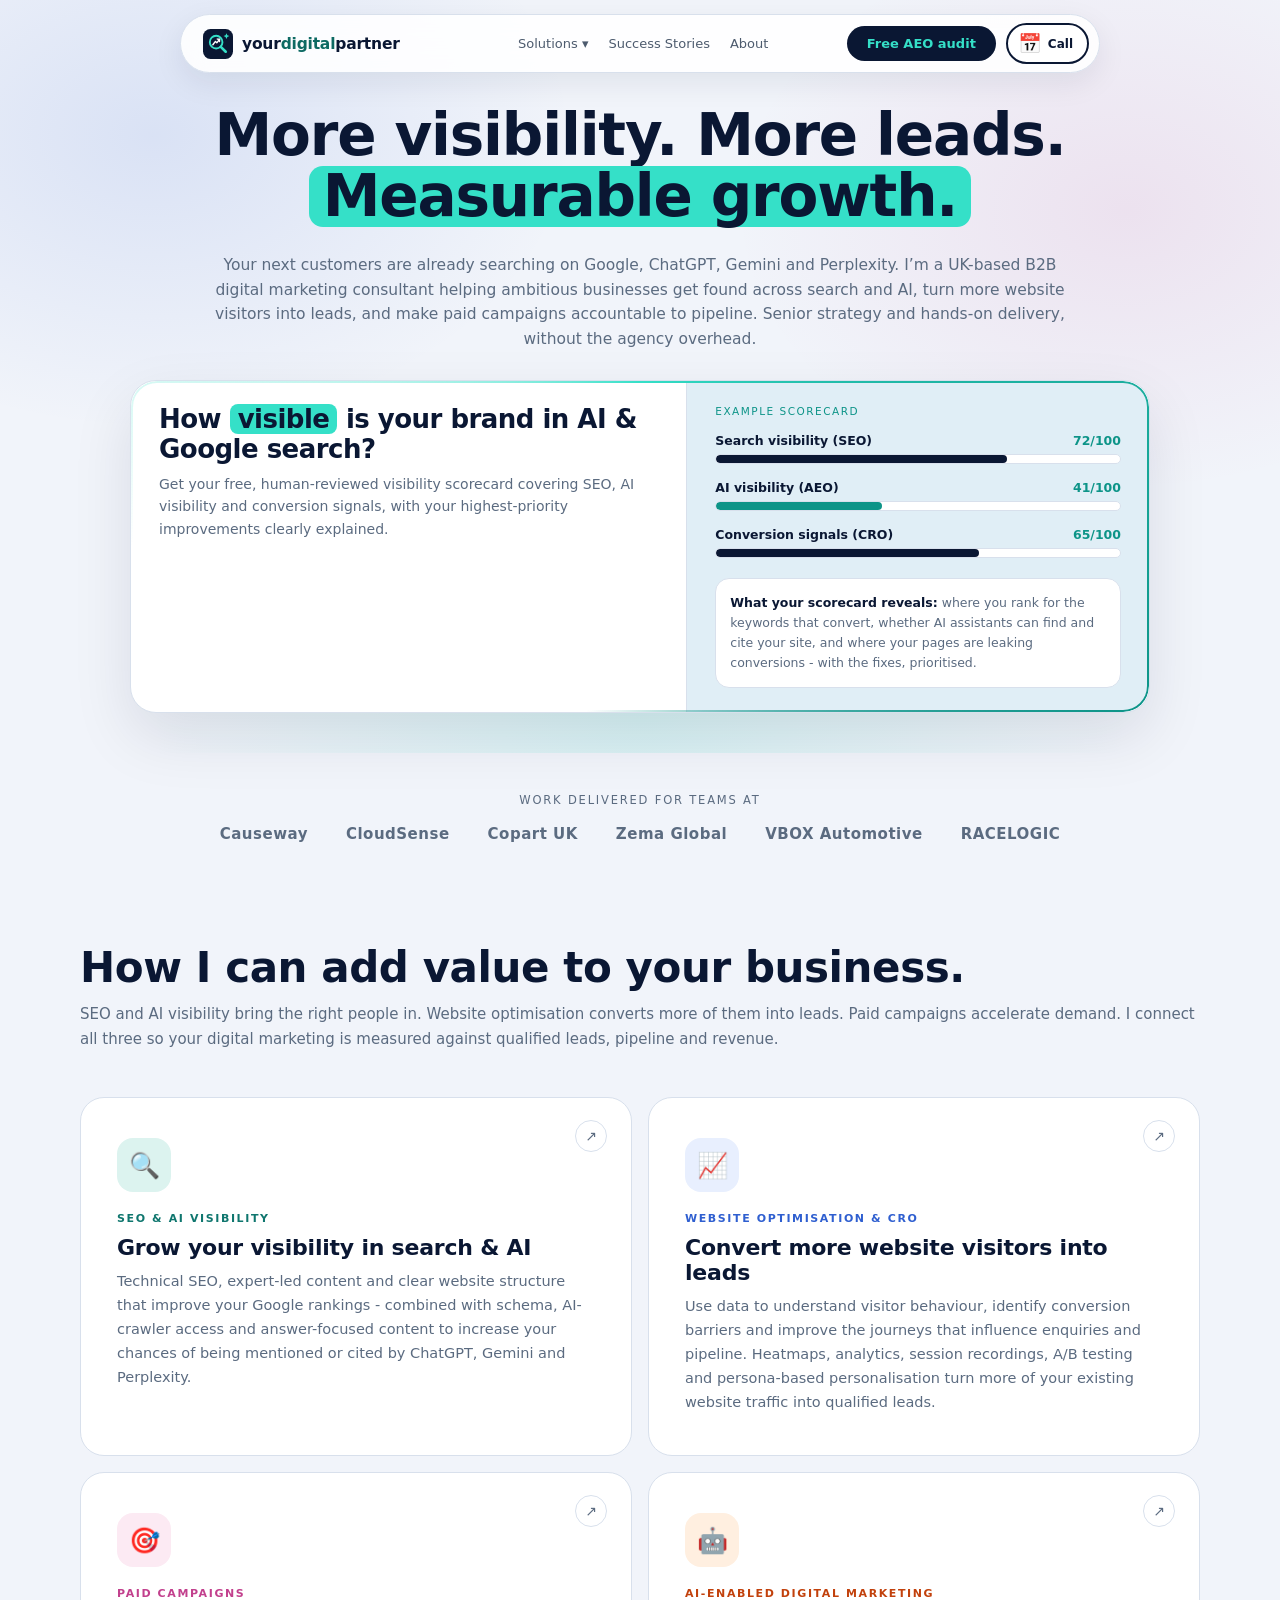
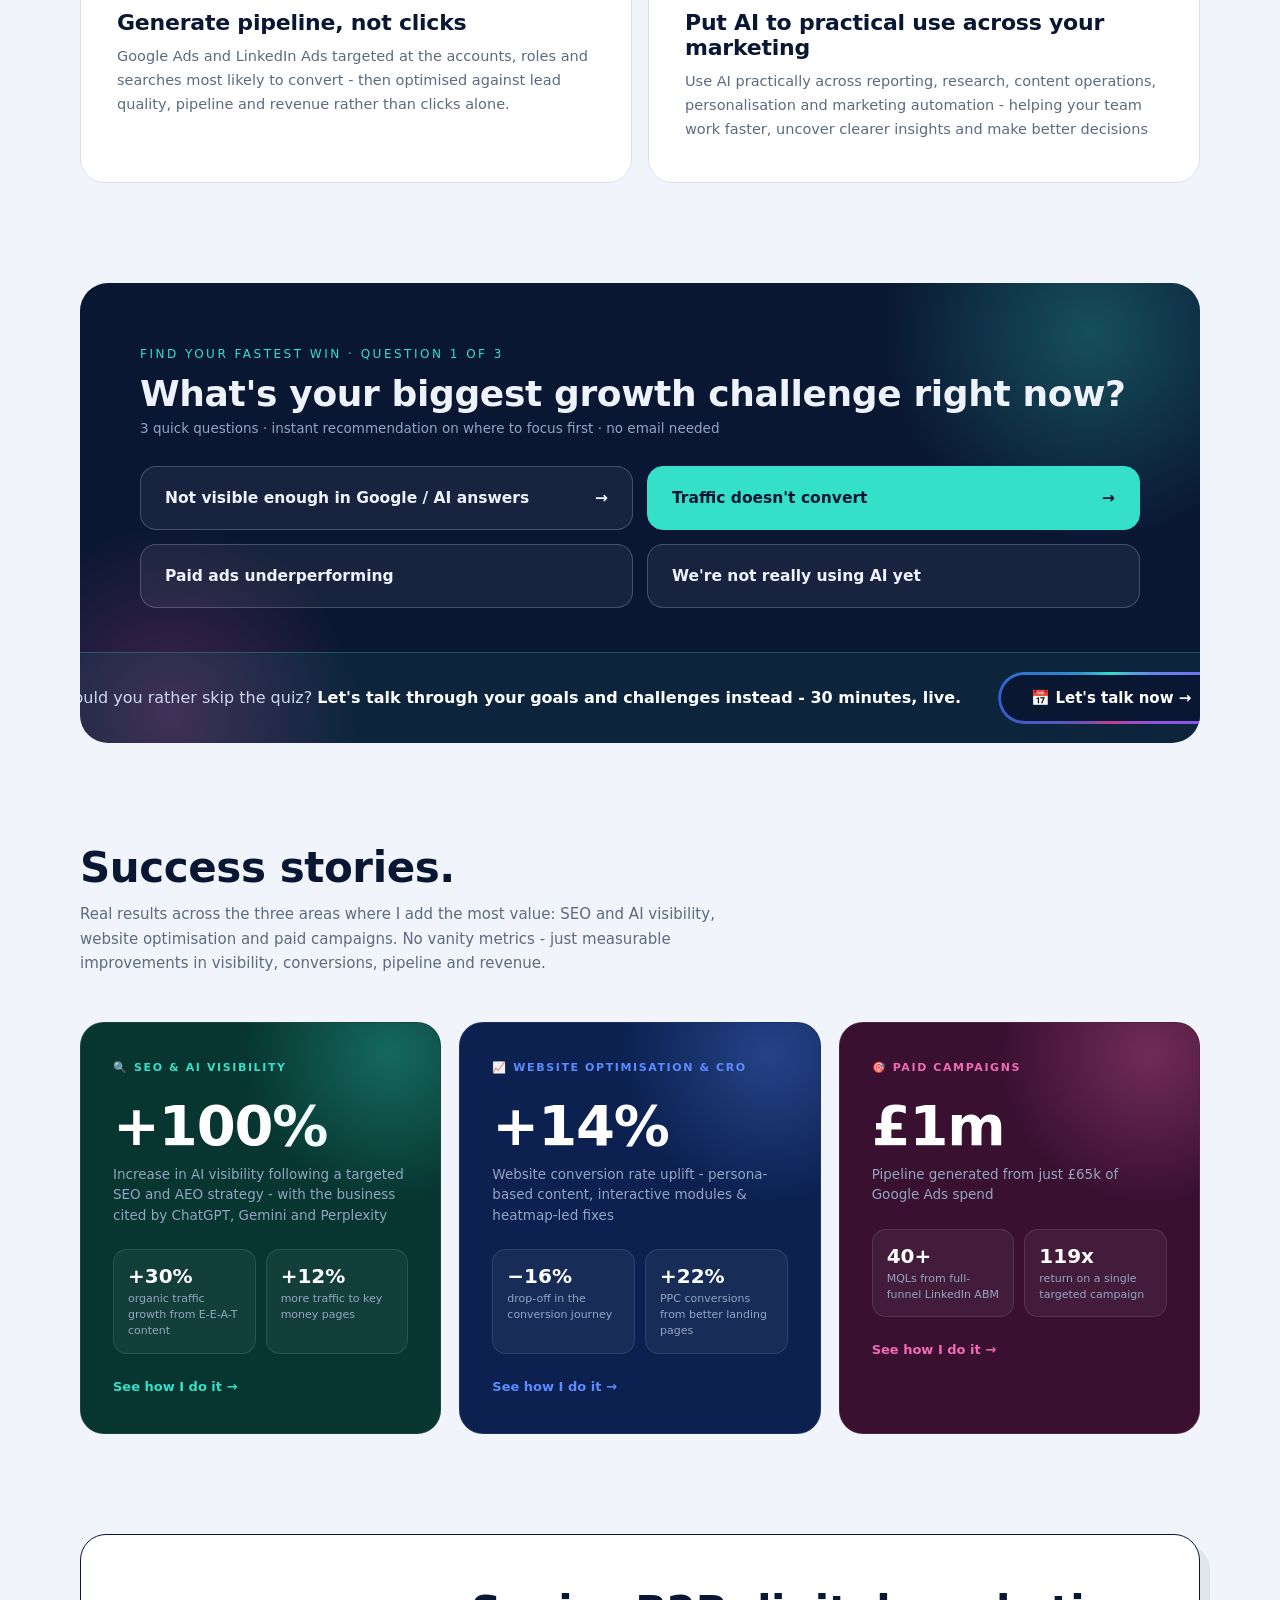
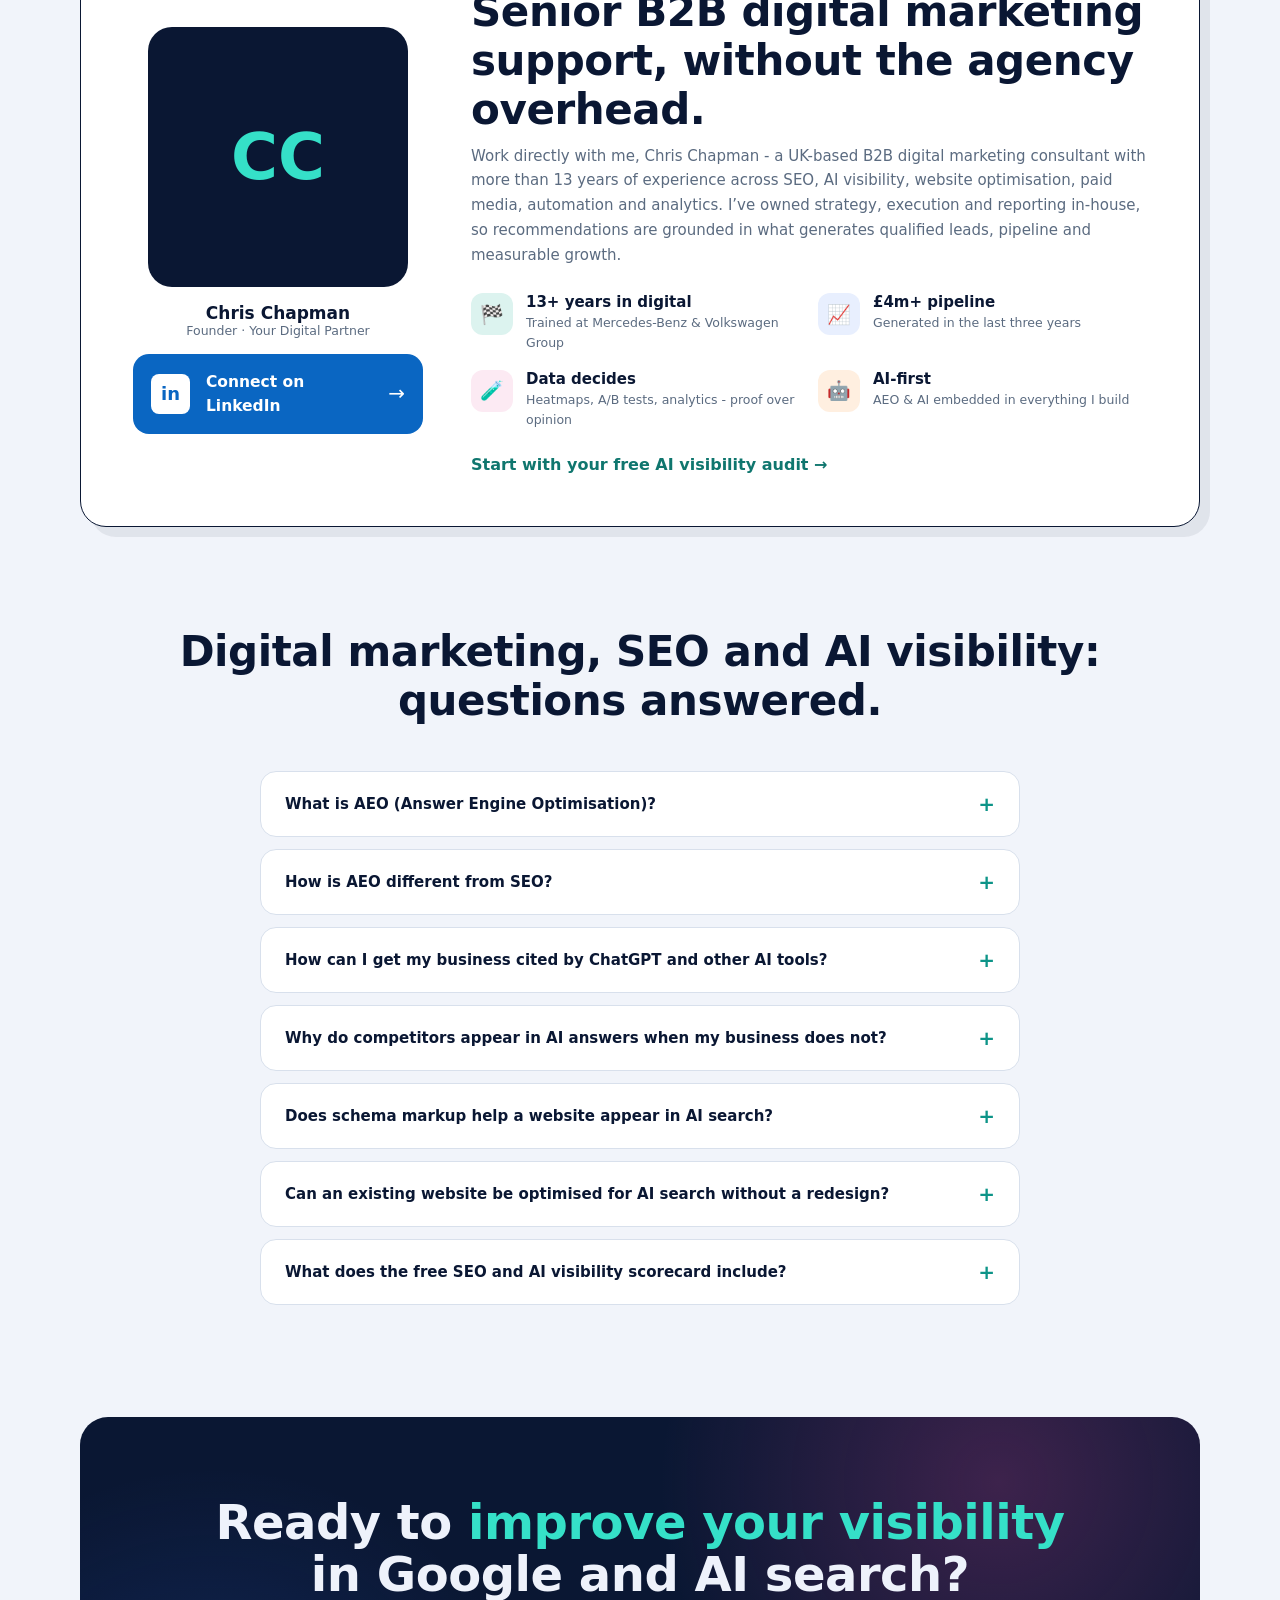
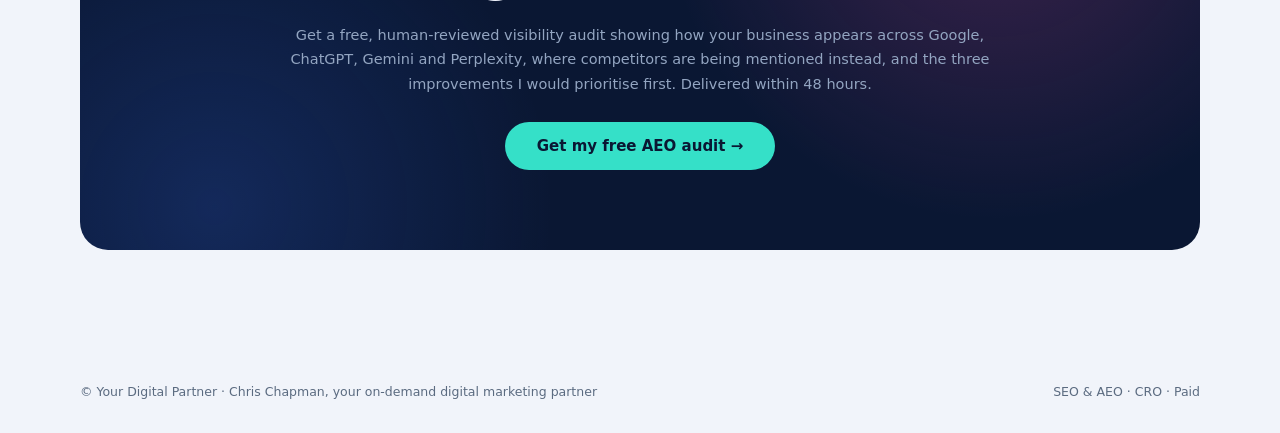
==== index.html @ 93b9ef93 "Add HubSpot tracking code to all pages" ====
<!DOCTYPE html>
<html lang="en-GB">
<head>
<meta charset="UTF-8">
<link rel="icon" type="image/svg+xml" href="/assets/logo-icon.svg">
<meta name="viewport" content="width=device-width, initial-scale=1">
<link rel="canonical" href="https://your-digital-partner.co.uk/">
<title>Your Digital Partner | SEO, AEO &amp; Website Optimisation for B2B Growth</title>
<meta name="description" content="Win page-one rankings and AI citations, convert more visitors, and build pipeline with data-led paid campaigns. Free visibility scorecard delivered in 48 hours.">
<meta name="theme-color" content="#0a1733">
<meta property="og:type" content="website">
<meta property="og:url" content="https://your-digital-partner.co.uk/">
<meta property="og:title" content="Your Digital Partner | SEO, AEO &amp; Website Optimisation for B2B Growth">
<meta property="og:description" content="Win page-one rankings and AI citations, convert more visitors, and build pipeline with data-led paid campaigns. Free visibility scorecard delivered in 48 hours.">
<meta property="og:site_name" content="Your Digital Partner">
<meta property="og:image" content="https://your-digital-partner.co.uk/assets/social-card.png">
<meta property="og:image:width" content="1200">
<meta property="og:image:height" content="630">
<meta name="twitter:card" content="summary_large_image">
<meta name="twitter:title" content="Your Digital Partner | SEO, AEO &amp; Website Optimisation for B2B Growth">
<meta name="twitter:description" content="Win page-one rankings and AI citations, convert more visitors, and build pipeline with data-led paid campaigns. Free visibility scorecard delivered in 48 hours.">
<meta name="twitter:image" content="https://your-digital-partner.co.uk/assets/social-card.png">
<script type="application/ld+json">
{
  "@context": "https://schema.org",
  "@graph": [
    {
      "@type": "Organization",
      "@id": "https://your-digital-partner.co.uk/#organization",
      "name": "Your Digital Partner",
      "alternateName": "yourdigitalpartner",
      "url": "https://your-digital-partner.co.uk/",
      "slogan": "More visibility. More leads. Measurable growth.",
      "description": "UK-based B2B digital marketing consultancy providing SEO and AI visibility, website optimisation and CRO, paid campaign support, and practical AI-enabled digital marketing.",
      "logo": {
        "@type": "ImageObject",
        "@id": "https://your-digital-partner.co.uk/#logo",
        "url": "https://your-digital-partner.co.uk/assets/logo-icon.svg",
        "contentUrl": "https://your-digital-partner.co.uk/assets/logo-icon.svg",
        "caption": "Your Digital Partner"
      },
      "founder": {
        "@id": "https://your-digital-partner.co.uk/#chris-chapman"
      },
      "areaServed": {
        "@type": "Country",
        "name": "United Kingdom"
      },
      "knowsAbout": [
        "B2B digital marketing",
        "Search engine optimisation",
        "Answer engine optimisation",
        "AI visibility",
        "Generative engine optimisation",
        "Website optimisation",
        "Conversion rate optimisation",
        "Google Ads",
        "LinkedIn Ads",
        "Marketing analytics",
        "Marketing automation",
        "AI in digital marketing"
      ],
      "hasOfferCatalog": {
        "@id": "https://your-digital-partner.co.uk/#services"
      }
    },
    {
      "@type": "Person",
      "@id": "https://your-digital-partner.co.uk/#chris-chapman",
      "name": "Chris Chapman",
      "jobTitle": "B2B Digital Marketing Consultant",
      "url": "https://your-digital-partner.co.uk/#approach",
      "image": {
        "@type": "ImageObject",
        "url": "https://146760313.fs1.hubspotusercontent-eu1.net/hubfs/146760313/6B24F59D-9FF0-4D55-BBBA-9A13BC08B8A5.png",
        "caption": "Chris Chapman, founder of Your Digital Partner"
      },
      "worksFor": {
        "@id": "https://your-digital-partner.co.uk/#organization"
      },
      "sameAs": [
        "https://www.linkedin.com/in/chrischapman89"
      ],
      "knowsAbout": [
        "B2B digital marketing",
        "SEO",
        "AEO",
        "AI search optimisation",
        "AI visibility",
        "Website optimisation",
        "CRO",
        "Google Ads",
        "LinkedIn Ads",
        "Marketing analytics",
        "Marketing automation"
      ]
    },
    {
      "@type": "WebSite",
      "@id": "https://your-digital-partner.co.uk/#website",
      "url": "https://your-digital-partner.co.uk/",
      "name": "Your Digital Partner",
      "publisher": {
        "@id": "https://your-digital-partner.co.uk/#organization"
      },
      "inLanguage": "en-GB"
    },
    {
      "@type": "WebPage",
      "@id": "https://your-digital-partner.co.uk/#webpage",
      "url": "https://your-digital-partner.co.uk/",
      "name": "Your Digital Partner | SEO, AEO & Website Optimisation for B2B Growth",
      "description": "Win page-one rankings and AI citations, convert more visitors, and build pipeline with data-led paid campaigns. Free visibility scorecard delivered in 48 hours.",
      "isPartOf": {
        "@id": "https://your-digital-partner.co.uk/#website"
      },
      "mainEntity": {
        "@id": "https://your-digital-partner.co.uk/#organization"
      },
      "about": [
        {
          "@id": "https://your-digital-partner.co.uk/#organization"
        },
        {
          "@id": "https://your-digital-partner.co.uk/#seo-ai-visibility"
        },
        {
          "@id": "https://your-digital-partner.co.uk/#website-optimisation-cro"
        },
        {
          "@id": "https://your-digital-partner.co.uk/#paid-campaigns"
        },
        {
          "@id": "https://your-digital-partner.co.uk/#ai-enabled-digital-marketing"
        }
      ],
      "inLanguage": "en-GB"
    },
    {
      "@type": "OfferCatalog",
      "@id": "https://your-digital-partner.co.uk/#services",
      "name": "B2B digital marketing services",
      "itemListElement": [
        {
          "@type": "Offer",
          "url": "https://your-digital-partner.co.uk/solutions/seo-aeo-visibility",
          "itemOffered": {
            "@id": "https://your-digital-partner.co.uk/#seo-ai-visibility"
          }
        },
        {
          "@type": "Offer",
          "url": "https://your-digital-partner.co.uk/solutions/website-optimisation-cro",
          "itemOffered": {
            "@id": "https://your-digital-partner.co.uk/#website-optimisation-cro"
          }
        },
        {
          "@type": "Offer",
          "url": "https://your-digital-partner.co.uk/solutions/paid-campaigns",
          "itemOffered": {
            "@id": "https://your-digital-partner.co.uk/#paid-campaigns"
          }
        },
        {
          "@type": "Offer",
          "url": "https://your-digital-partner.co.uk/solutions/ai-marketing",
          "itemOffered": {
            "@id": "https://your-digital-partner.co.uk/#ai-enabled-digital-marketing"
          }
        },
        {
          "@type": "Offer",
          "url": "https://your-digital-partner.co.uk/#scorecard",
          "price": "0",
          "priceCurrency": "GBP",
          "availability": "https://schema.org/InStock",
          "itemOffered": {
            "@id": "https://your-digital-partner.co.uk/#visibility-scorecard"
          }
        }
      ]
    },
    {
      "@type": "Service",
      "@id": "https://your-digital-partner.co.uk/#seo-ai-visibility",
      "name": "SEO and AI Visibility",
      "alternateName": [
        "SEO and AEO",
        "Answer Engine Optimisation",
        "AI Search Optimisation"
      ],
      "url": "https://your-digital-partner.co.uk/solutions/seo-aeo-visibility",
      "description": "Technical SEO, expert-led content, clear website structure, schema and AI-crawler accessibility designed to improve Google rankings and increase the likelihood of being mentioned or cited in AI-generated answers.",
      "serviceType": [
        "Search engine optimisation",
        "Answer engine optimisation",
        "AI visibility optimisation"
      ],
      "provider": {
        "@id": "https://your-digital-partner.co.uk/#organization"
      },
      "areaServed": {
        "@type": "Country",
        "name": "United Kingdom"
      },
      "audience": {
        "@type": "BusinessAudience",
        "audienceType": "B2B businesses and in-house marketing teams"
      }
    },
    {
      "@type": "Service",
      "@id": "https://your-digital-partner.co.uk/#website-optimisation-cro",
      "name": "Website Optimisation and Conversion Rate Optimisation",
      "alternateName": "Website Optimisation and CRO",
      "url": "https://your-digital-partner.co.uk/solutions/website-optimisation-cro",
      "description": "Analytics, heatmaps, session recordings, A/B testing and persona-based personalisation used to remove friction and turn more website visitors into qualified leads.",
      "serviceType": [
        "Website optimisation",
        "Conversion rate optimisation",
        "A/B testing",
        "User behaviour analysis"
      ],
      "provider": {
        "@id": "https://your-digital-partner.co.uk/#organization"
      },
      "areaServed": {
        "@type": "Country",
        "name": "United Kingdom"
      },
      "audience": {
        "@type": "BusinessAudience",
        "audienceType": "B2B businesses and in-house marketing teams"
      }
    },
    {
      "@type": "Service",
      "@id": "https://your-digital-partner.co.uk/#paid-campaigns",
      "name": "B2B Paid Campaigns",
      "url": "https://your-digital-partner.co.uk/solutions/paid-campaigns",
      "description": "Google Ads and LinkedIn Ads targeted at the accounts, roles and searches most likely to convert, with optimisation based on lead quality, pipeline and revenue.",
      "serviceType": [
        "Google Ads management",
        "LinkedIn Ads management",
        "B2B paid media",
        "Campaign optimisation"
      ],
      "provider": {
        "@id": "https://your-digital-partner.co.uk/#organization"
      },
      "areaServed": {
        "@type": "Country",
        "name": "United Kingdom"
      },
      "audience": {
        "@type": "BusinessAudience",
        "audienceType": "B2B businesses and in-house marketing teams"
      }
    },
    {
      "@type": "Service",
      "@id": "https://your-digital-partner.co.uk/#ai-enabled-digital-marketing",
      "name": "AI-Enabled Digital Marketing",
      "url": "https://your-digital-partner.co.uk/solutions/ai-marketing",
      "description": "Practical use of AI across reporting, research, content operations, personalisation and marketing automation to improve marketing efficiency and decision-making.",
      "serviceType": [
        "AI marketing consultancy",
        "Marketing automation",
        "AI-enabled reporting",
        "AI content operations"
      ],
      "provider": {
        "@id": "https://your-digital-partner.co.uk/#organization"
      },
      "areaServed": {
        "@type": "Country",
        "name": "United Kingdom"
      },
      "audience": {
        "@type": "BusinessAudience",
        "audienceType": "B2B businesses and in-house marketing teams"
      }
    },
    {
      "@type": "Service",
      "@id": "https://your-digital-partner.co.uk/#visibility-scorecard",
      "name": "Free SEO and AI Visibility Scorecard",
      "url": "https://your-digital-partner.co.uk/#scorecard",
      "description": "A free, human-reviewed assessment of search visibility, AI visibility and website conversion signals, with prioritised practical recommendations delivered within 48 hours.",
      "serviceType": [
        "SEO audit",
        "AI visibility audit",
        "AEO audit",
        "Website conversion review"
      ],
      "provider": {
        "@id": "https://your-digital-partner.co.uk/#organization"
      },
      "areaServed": {
        "@type": "Country",
        "name": "United Kingdom"
      },
      "audience": {
        "@type": "BusinessAudience",
        "audienceType": "B2B businesses and in-house marketing teams"
      }
    },
    {
      "@type": "FAQPage",
      "@id": "https://your-digital-partner.co.uk/#faq",
      "url": "https://your-digital-partner.co.uk/#faq",
      "isPartOf": {
        "@id": "https://your-digital-partner.co.uk/#webpage"
      },
      "inLanguage": "en-GB",
      "mainEntity": [
        {
          "@type": "Question",
          "name": "What is AEO (Answer Engine Optimisation)?",
          "acceptedAnswer": {
            "@type": "Answer",
            "text": "AEO, or Answer Engine Optimisation, is the process of improving how clearly AI search tools can find, understand and use information about your business. It combines strong SEO foundations with clear website structure, expert-led content, relevant schema, AI-crawler accessibility and direct answers to the questions your buyers ask. The aim is to increase the likelihood that your business is mentioned, recommended or cited in answers from tools such as ChatGPT, Gemini and Perplexity."
          }
        },
        {
          "@type": "Question",
          "name": "How is AEO different from SEO?",
          "acceptedAnswer": {
            "@type": "Answer",
            "text": "SEO helps pages rank in traditional search results, while AEO improves how suitable your website is for AI-generated answers, recommendations and citations. They share the same foundations, including technical accessibility, useful content, authority and clear site structure. AEO adds greater focus on entity clarity, buyer questions, answer-led content, supporting evidence and the prompts people use in AI search."
          }
        },
        {
          "@type": "Question",
          "name": "How can I get my business cited by ChatGPT and other AI tools?",
          "acceptedAnswer": {
            "@type": "Answer",
            "text": "AI citations cannot be guaranteed. The strongest foundations are a crawlable and indexable website, clear information about your services and expertise, expert-led content that directly answers buyer questions, relevant structured data, verifiable evidence and consistent authority signals across your website and trusted third-party sources. I assess which prompts matter, who is currently being cited and which gaps are most likely to improve your visibility."
          }
        },
        {
          "@type": "Question",
          "name": "Why do competitors appear in AI answers when my business does not?",
          "acceptedAnswer": {
            "@type": "Answer",
            "text": "AI systems may have clearer, more accessible or better-supported information about those competitors. Common causes include weak entity signals, limited coverage of buyer questions, inaccessible pages, vague service copy, insufficient evidence, poor internal linking or stronger third-party mentions for competing brands. An AI visibility audit identifies which of these gaps apply."
          }
        },
        {
          "@type": "Question",
          "name": "Does schema markup help a website appear in AI search?",
          "acceptedAnswer": {
            "@type": "Answer",
            "text": "Schema markup can help search engines interpret the entities, services and relationships described on a page, but schema alone does not create rankings or guarantee AI citations. It works best when it accurately reflects clear, visible content and is combined with crawlability, useful expert content, evidence and authority."
          }
        },
        {
          "@type": "Question",
          "name": "Can an existing website be optimised for AI search without a redesign?",
          "acceptedAnswer": {
            "@type": "Answer",
            "text": "Usually, yes. Many improvements can be made within the existing design by refining headings and copy, improving technical accessibility, strengthening internal links, adding useful question-led content, clarifying entities and services, and implementing accurate structured data. A redesign is only necessary when the current platform or user experience prevents meaningful improvement."
          }
        },
        {
          "@type": "Question",
          "name": "What does the free SEO and AI visibility scorecard include?",
          "acceptedAnswer": {
            "@type": "Answer",
            "text": "A human-reviewed assessment of your search visibility, AI visibility and on-site conversion signals, with prioritised practical recommendations. It reviews whether AI assistants can access and understand your website, how your business appears for relevant buyer prompts and where your pages may be losing enquiries. It is delivered within 48 hours, completely free, with no obligation."
          }
        }
      ]
    }
  ]
}
</script>

<style>
  :root{--bg:#f1f4fa;--ink:#0a1733;--mut:#5b6b80;--lime:#35e0c8;--card:#fff;--line:#d8e0ec;--soft:#e0eef6;--blue:#2f5fd0;--blueSoft:#e8effe;--pink:#c2408d;--pinkSoft:#fceaf3;--green:#0d9488;--greenSoft:#dcf3ef;--limeSoft:#ffefe0;--purple:#7b5cfa}
  *{margin:0;box-sizing:border-box;font-family:'Segoe UI',system-ui,-apple-system,sans-serif}
  html{scroll-behavior:smooth}
  [id]{scroll-margin-top:95px}
  body{background:var(--bg);color:var(--ink);overflow-x:hidden}
  a{color:inherit;text-decoration:none}
  /* NAV */
  nav{position:fixed;top:14px;left:50%;transform:translateX(-50%);z-index:50;display:flex;gap:8px;align-items:center;background:rgba(255,255,255,.88);backdrop-filter:blur(12px);border:1px solid var(--line);border-radius:99px;padding:8px 10px 8px 22px;box-shadow:0 10px 30px rgba(8,20,48,.08);width:min(920px,94vw);justify-content:space-between}
  .navr{display:flex;align-items:center;gap:10px}
  .logo{font-weight:800;font-size:15.5px;white-space:nowrap;display:flex;align-items:center;gap:9px;letter-spacing:-.2px}.logo b{color:#0d9488}.logo svg{display:block}
  nav ul{display:flex;gap:20px;list-style:none;font-size:13px;color:var(--mut)}
  nav ul li{cursor:pointer;position:relative}nav ul li:hover{color:var(--ink)}
  /* Nav book-a-call button: white fill, spinning gradient ring, short label so intent is unambiguous */
  .nav-book{background:#fff;color:var(--ink);border:2px solid var(--ink);border-radius:99px;padding:7px 14px 7px 10px;font-size:12px;font-weight:700;cursor:pointer;display:inline-flex;align-items:center;gap:6px;white-space:nowrap}
  .nav-book .ic{font-size:19px}
  .dd{position:absolute;top:34px;left:-40px;background:#fff;border:1px solid var(--line);border-radius:18px;padding:10px;width:450px;box-shadow:0 24px 60px rgba(8,20,48,.18);opacity:0;visibility:hidden;transform:translateY(6px);transition:all .2s}
  li:hover .dd{opacity:1;visibility:visible;transform:none}
  .dd a{display:flex;gap:14px;align-items:flex-start;padding:14px;border-radius:14px;font-size:14px;color:var(--ink);transition:background .15s}
  .dd a:hover{background:var(--soft)}
  .dd .ic{width:42px;height:42px;border-radius:12px;display:grid;place-items:center;font-size:19px;flex-shrink:0}
  .dd .ic.g{background:#dcf3ef}.dd .ic.b{background:#e8effe}.dd .ic.p{background:#fceaf3}.dd .ic.pu{background:var(--ink)}
  .dd a b{display:block;font-size:14px;margin-bottom:3px}
  .dd a small{display:block;color:var(--mut);font-size:12px;line-height:1.5}
  .cta{background:var(--ink);color:var(--lime);border:none;padding:10px 20px;border-radius:99px;font-size:13px;font-weight:700;cursor:pointer;transition:transform .2s;white-space:nowrap}
  .cta:hover{transform:scale(1.05)}
  .mobile-menu-toggle{display:none}
  .mobile-menu-toggle::before{content:"";display:block;position:absolute;left:50%;top:50%;width:18px;height:12px;transform:translate(-50%,-50%);background:linear-gradient(var(--lime),var(--lime)) top/100% 2px no-repeat,linear-gradient(var(--lime),var(--lime)) center/100% 2px no-repeat,linear-gradient(var(--lime),var(--lime)) bottom/100% 2px no-repeat}
  /* HERO */
  .hero{padding:105px 40px 40px;text-align:center;position:relative}
  .hero::before{content:"";position:absolute;inset:0;background:radial-gradient(600px 420px at 12% 18%,rgba(47,95,208,.12),transparent 70%),radial-gradient(560px 400px at 88% 28%,rgba(194,64,141,.10),transparent 70%),radial-gradient(700px 480px at 50% 95%,rgba(53,224,200,.14),transparent 70%);pointer-events:none;z-index:-1}
  h1{font-size:clamp(34px,4.6vw,58px);font-weight:800;letter-spacing:-.02em;line-height:1.05}
  h1 .hl{background:var(--lime);border-radius:14px;padding:0 14px;display:inline-block;animation:pop .7s .4s cubic-bezier(.3,1.6,.5,1) backwards}
  @keyframes pop{from{transform:scale(.6);opacity:0}}
  .sub{color:var(--mut);max-width:860px;margin:26px auto 28px;font-size:15.5px;line-height:1.6}
  /* SCORECARD CARD */
  .gauge-card{max-width:1020px;margin:0 auto;background:var(--card);border:1px solid var(--line);border-radius:26px;box-shadow:0 24px 60px rgba(8,20,48,.1);display:grid;grid-template-columns:1.2fr 1fr;overflow:hidden;text-align:left;position:relative}
  /* animated gradient border draws the eye to the scorecard card */
  @property --a{syntax:'<angle>';initial-value:0deg;inherits:false}
  .gauge-card::before{content:"";position:absolute;inset:0;border-radius:26px;padding:2px;background:conic-gradient(from var(--a),#35e0c8,#0d9488 30%,transparent 55%,transparent 75%,#35e0c8);-webkit-mask:linear-gradient(#fff 0 0) content-box,linear-gradient(#fff 0 0);-webkit-mask-composite:xor;mask-composite:exclude;animation:spinb 4.5s linear infinite;pointer-events:none;z-index:2}
  @keyframes spinb{to{--a:360deg}}
  .gc-form{padding:24px 28px 20px;overflow:hidden}
  .gc-form h2{font-size:26px;margin-bottom:8px;letter-spacing:-.02em;line-height:1.15;font-weight:800}
  .gc-form h2 span{background:var(--lime);border-radius:8px;padding:0 8px}
  .gc-form p{color:var(--mut);font-size:14px;line-height:1.6;margin-bottom:0}
  .gc-form .hs-form-frame{margin:-20px 0 -14px;width:92%;max-width:92%;margin-left:-8%}
  .gc-form .hs-form-frame iframe{width:100%!important;min-width:0!important;max-width:100%!important}
  .gc-form input{width:100%;border:1px solid var(--line);border-radius:12px;padding:14px 16px;font-size:14px;margin-bottom:12px;outline:none;background:#fff}
  .gc-form input:focus{border-color:var(--ink)}
  .gc-form .cta{width:100%;padding:15px;font-size:14px;border-radius:12px;position:relative;overflow:hidden;animation:pulseGlow 2.4s ease-out infinite}
  @keyframes pulseGlow{0%{box-shadow:0 0 0 0 rgba(53,224,200,.6)}70%{box-shadow:0 0 0 14px rgba(53,224,200,0)}100%{box-shadow:0 0 0 0 rgba(53,224,200,0)}}
  .gc-form .cta::after{content:"";position:absolute;top:0;left:-60%;width:40%;height:100%;background:linear-gradient(100deg,transparent,rgba(255,255,255,.28),transparent);transform:skewX(-20deg);animation:shine 3.8s ease-in-out infinite}
  @keyframes shine{0%,55%{left:-60%}85%,100%{left:130%}}
  .gc-form .micro{font-size:11.5px;color:var(--mut);margin-top:10px;text-align:center}
  .gc-demo{background:var(--soft);padding:24px 28px;border-left:1px solid var(--line);position:relative}
  .gc-demo .tag{font-size:10.5px;letter-spacing:1.5px;text-transform:uppercase;color:#0d9488;margin-bottom:16px;display:block}
  .bar{margin-bottom:16px}
  .bar .lab{display:flex;justify-content:space-between;font-size:12.5px;font-weight:600;margin-bottom:6px}
  .bar .lab span:last-child{color:#0d9488}
  .bar .track{height:10px;background:#fff;border:1px solid var(--line);border-radius:99px;overflow:hidden}
  .bar .fill{height:100%;background:var(--ink);border-radius:99px;width:0;transition:width 1.3s cubic-bezier(.2,.8,.2,1)}
  .bar.lime .fill{background:#0d9488}
  .gc-demo .sum{background:#fff;border:1px solid var(--line);border-radius:14px;padding:14px;font-size:12.5px;line-height:1.6;color:var(--mut);margin-top:20px}
  .gc-demo .sum b{color:var(--ink)}
  /* SECTIONS */
  section{padding:100px 40px;max-width:1200px;margin:0 auto}
  h2.sec{font-size:clamp(26px,3.4vw,42px);font-weight:800;letter-spacing:-.01em;margin-bottom:10px}
  .lead{color:var(--mut);max-width:660px;line-height:1.65;font-size:15px}
  .reveal{filter:opacity(0);transform:translateY(36px);transition:filter .7s,transform .7s}
  .reveal.in{filter:none;transform:none}
  /* TRUST STRIP */
  .trust{padding:40px 40px 0;text-align:center}
  .trust p{font-size:11.5px;letter-spacing:1.8px;text-transform:uppercase;color:var(--mut);margin-bottom:18px}
  .logos{display:flex;gap:38px;justify-content:center;flex-wrap:wrap;align-items:center}
  .logos span{font-weight:700;font-size:15px;color:#9aa7bd;letter-spacing:.5px;transition:color .2s}
  .logos span:hover{color:var(--ink)}
  /* BENTO */
  .bento{display:grid;grid-template-columns:repeat(6,1fr);gap:16px;margin-top:46px}
  .cell{background:#fff;border:1.5px solid var(--line);border-radius:24px;padding:40px 36px;position:relative;transition:all .25s;overflow:hidden;display:block;min-height:250px}
  .cell:hover{transform:translateY(-6px)}
  .s2{grid-column:span 2}.s3{grid-column:span 3}.s6{grid-column:span 6}
  .cell .icq{width:54px;height:54px;border-radius:16px;display:grid;place-items:center;font-size:25px;margin-bottom:20px}
  .cell .tag{font-size:11px;letter-spacing:1.6px;text-transform:uppercase;font-weight:800;margin-bottom:10px}
  .cell h3{font-size:22px;margin-bottom:10px;letter-spacing:-.01em;color:var(--ink)}
  .cell p{font-size:14.5px;color:var(--mut);line-height:1.65}
  .t-green .icq{background:#dcf3ef}.t-green .tag{color:var(--green)}
  .t-green:hover{border-color:var(--green);box-shadow:0 24px 52px rgba(13,148,136,.2)}
  .t-blue .icq{background:#e8effe}.t-blue .tag{color:var(--blue)}
  .t-blue:hover{border-color:var(--blue);box-shadow:0 24px 52px rgba(47,95,208,.2)}
  .t-pink .icq{background:#fceaf3}.t-pink .tag{color:var(--pink)}
  .t-pink:hover{border-color:var(--pink);box-shadow:0 24px 52px rgba(194,64,141,.18)}
  .t-lime .icq{background:#ffefe0}.t-lime .tag{color:#c2410c}
  .t-lime:hover{border-color:#f97316;box-shadow:0 24px 52px rgba(249,115,22,.18)}
  .go{position:absolute;top:22px;right:24px;width:32px;height:32px;border-radius:50%;border:1px solid var(--line);color:var(--mut);display:grid;place-items:center;font-size:14px;transition:all .25s;z-index:1}
  .cell:hover .go{background:var(--ink);color:var(--lime);border-color:var(--ink)}
  /* QUIZ */
  .qopts{display:grid;grid-template-columns:1fr 1fr;gap:10px;margin-top:16px}
  .qopt{border:1px solid var(--line);background:#fff;border-radius:12px;padding:13px;font-size:13px;cursor:pointer;text-align:left;transition:all .2s;color:var(--ink)}
  @media (hover:hover) and (pointer:fine){.qopt:hover{border-color:var(--ink);background:var(--soft);transform:scale(1.02)}}
  .qstep{font-size:10.5px;letter-spacing:1.5px;text-transform:uppercase;color:#0d9488;margin-bottom:8px}
  /* SUCCESS STORIES */
  .stories{display:grid;grid-template-columns:repeat(3,1fr);gap:18px;margin-top:46px}
  .story{border:1px solid rgba(255,255,255,.08);border-radius:24px;padding:38px 32px;color:#eef2fb;position:relative;overflow:hidden;transition:transform .25s,box-shadow .25s;display:block}
  .story:hover{transform:translateY(-6px)}
  .story::after{content:"";position:absolute;width:300px;height:300px;border-radius:50%;top:-120px;right:-100px;pointer-events:none}
  .story.sg{background:#073530}
  .story.sb{background:#0c2150}
  .story.sp{background:#3a1031}
  .story.sg:hover{box-shadow:0 28px 60px rgba(7,53,48,.45)}
  .story.sb:hover{box-shadow:0 28px 60px rgba(12,33,80,.45)}
  .story.sp:hover{box-shadow:0 28px 60px rgba(58,16,49,.45)}
  .story.sg::after{background:radial-gradient(circle,rgba(53,224,200,.3),transparent 70%)}
  .story.sb::after{background:radial-gradient(circle,rgba(91,139,255,.32),transparent 70%)}
  .story.sp::after{background:radial-gradient(circle,rgba(239,107,181,.3),transparent 70%)}
  .story .stag{font-size:11px;letter-spacing:1.6px;text-transform:uppercase;font-weight:800;margin-bottom:24px;display:block}
  .story.sg .stag,.story.sg .visit{color:var(--lime)}
  .story.sb .stag,.story.sb .visit{color:#5b8bff}
  .story.sp .stag,.story.sp .visit{color:#ef6bb5}
  .story .big{font-size:56px;font-weight:800;line-height:1;display:block;letter-spacing:-.02em;color:#fff}
  .story .biglab{color:#93a5c1;font-size:13.5px;margin:10px 0 24px;display:block;line-height:1.5}
  .minis{display:grid;grid-template-columns:1fr 1fr;gap:10px;margin-bottom:22px}
  .mini{background:rgba(255,255,255,.05);border:1px solid rgba(255,255,255,.1);border-radius:14px;padding:14px}
  .mini b{font-size:20px;display:block;color:#fff}
  .mini span{font-size:11px;color:#93a5c1;line-height:1.45;display:block;margin-top:3px}
  .story .clients{font-size:11px;color:#7787a3;margin-bottom:16px;letter-spacing:.3px}
  .story .visit{font-weight:700;font-size:13px;display:inline-block}
  .story .visit:hover{text-decoration:underline}
  /* BIG QUIZ */
  .quizbig{background:var(--ink);border-radius:28px;color:#eef2fb;position:relative;overflow:hidden}
  .qb-top{padding:64px 60px 44px}
  /* Book-a-call strip: attached inside the same card, same recipe used on the other pages */
  .qb-book{border-top:1px solid rgba(53,224,200,.25);background:rgba(53,224,200,.07);padding:22px 60px;display:flex;align-items:center;justify-content:center;gap:40px;position:relative;z-index:1}
  .qb-book .txt{font-size:16px;color:#cdd8ef;line-height:1.5;white-space:nowrap}
  .qb-book .txt b{color:#fff}
  @property --qba{syntax:'<angle>';initial-value:0deg;inherits:false}
  .qb-book-cta{position:relative;background:var(--ink);color:#fff;padding:14px 30px;border-radius:99px;font-size:15px;font-weight:800;border:0;cursor:pointer;white-space:nowrap;z-index:1;flex-shrink:0}
  .qb-book-cta::before{content:"";position:absolute;inset:-3px;border-radius:99px;padding:3px;background:conic-gradient(from var(--qba),var(--lime),var(--purple),var(--pink),var(--blue),var(--lime));-webkit-mask:linear-gradient(#fff 0 0) content-box,linear-gradient(#fff 0 0);-webkit-mask-composite:xor;mask-composite:exclude;animation:qbaspin 3.2s linear infinite;z-index:-1}
  @keyframes qbaspin{to{--qba:360deg}}
  .quizbig::before{content:"";position:absolute;width:420px;height:420px;border-radius:50%;background:radial-gradient(circle,rgba(53,224,200,.28),transparent 70%);top:-160px;right:-100px;pointer-events:none}
  .quizbig::after{content:"";position:absolute;width:380px;height:380px;border-radius:50%;background:radial-gradient(circle,rgba(194,64,141,.3),transparent 70%);bottom:-160px;left:-100px;pointer-events:none}
  .quizbig .qstep{color:var(--lime);font-size:12px;letter-spacing:2.5px}
  .quizbig h3{font-size:clamp(24px,3.2vw,36px);margin:12px 0 6px;letter-spacing:-.01em;position:relative;z-index:1}
  .quizbig .qopts{gap:14px;margin-top:30px;position:relative;z-index:1}
  .quizbig .qopt{background:rgba(255,255,255,.06);border:1px solid rgba(255,255,255,.2);color:#eef2fb;padding:22px 24px;font-size:15.5px;font-weight:700;border-radius:16px;display:flex;justify-content:space-between;align-items:center;gap:12px;transition:background .35s,border-color .35s,color .35s,transform .2s}
  @media (hover:hover) and (pointer:fine){.quizbig .qopt:hover{background:var(--lime);border-color:var(--lime);color:var(--ink);transform:scale(1.02)}}
  .qopt .qarr{opacity:0;transform:translateX(-8px);transition:all .25s;font-weight:800;flex-shrink:0}
  .qopt:hover .qarr{opacity:1;transform:none}
  /* solid highlight - moved between cards by JS on question 1, static default on questions 2-3 */
  .quizbig .qopt.active{background:var(--lime);border-color:var(--lime);color:var(--ink)}
  .quizbig .qopt.active .qarr{opacity:1;transform:none}
  .quizbig p{position:relative;z-index:1}
  .qhint{color:#93a5c1;font-size:13.5px;margin-top:6px}
  /* ABOUT */
  .why-frame{background:#fff;border:1.5px solid var(--ink);border-radius:26px;padding:52px;box-shadow:10px 10px 0 rgba(8,20,48,.07)}
  .about-grid{display:grid;grid-template-columns:290px 1fr;gap:48px;align-items:center}
  .headshot-card{text-align:center}
  .headshot{width:100%;max-width:260px;aspect-ratio:1;object-fit:cover;border-radius:24px;box-shadow:0 20px 44px rgba(8,20,48,.2);display:block;margin:0 auto}
  .hs-fallback{display:none;width:260px;aspect-ratio:1;border-radius:24px;background:var(--ink);color:var(--lime);place-items:center;font-size:64px;font-weight:800;margin:0 auto}
  .hname{font-weight:800;font-size:17px;margin-top:16px}
  .hrole{font-size:12.5px;color:var(--mut);margin-bottom:16px}
  .points{display:grid;grid-template-columns:1fr 1fr;gap:18px;margin:26px 0}
  .point{display:flex;gap:13px;align-items:flex-start}
  .point .pic{width:42px;height:42px;border-radius:12px;display:grid;place-items:center;font-size:19px;flex-shrink:0}
  .pic.g{background:#dcf3ef}.pic.b{background:#e8effe}.pic.p{background:#fceaf3}.pic.o{background:#ffefe0}
  .point b{display:block;font-size:15px;margin-bottom:2px}
  .point span{font-size:12.5px;color:var(--mut);line-height:1.55;display:block}
  .fact{background:var(--card);border:1px solid var(--line);border-radius:16px;padding:16px 18px;font-size:13.5px;line-height:1.55;color:var(--mut)}
  .fact b{color:var(--ink)}
  .li-banner{display:flex;align-items:center;gap:16px;background:#0a66c2;border:none;color:#dcebff;font-size:14px;cursor:pointer;transition:transform .2s,box-shadow .2s}
  .li-banner b{color:#fff;font-size:15.5px}
  .li-banner .in{background:#fff;color:#0a66c2;font-weight:900;font-size:18px;border-radius:8px;padding:6px 10px;flex-shrink:0}
  .li-banner .li-arrow{margin-left:auto;font-size:20px;color:#fff;transition:transform .2s}
  .li-banner:hover{transform:translateY(-3px);box-shadow:0 14px 34px rgba(10,102,194,.35)}
  .li-banner:hover .li-arrow{transform:translateX(5px)}
  /* FAQ */
  .faq{max-width:760px;margin:46px auto 0}
  details{background:var(--card);border:1px solid var(--line);border-radius:16px;padding:20px 24px;margin-bottom:12px;transition:box-shadow .2s}
  details:hover{box-shadow:0 10px 26px rgba(8,20,48,.08)}
  summary{font-weight:700;font-size:15px;cursor:pointer;list-style:none;display:flex;justify-content:space-between;align-items:center}
  summary::after{content:"+";font-size:20px;color:#0d9488;transition:transform .25s}
  details[open] summary::after{transform:rotate(45deg)}
  details p{color:var(--mut);font-size:14px;line-height:1.7;margin-top:12px}
  /* FINAL */
  .final{text-align:center}
  .final .wrap{background:radial-gradient(520px at 82% 15%,rgba(194,64,141,.28),transparent 65%),radial-gradient(520px at 12% 90%,rgba(47,95,208,.25),transparent 65%),var(--ink);color:#eef2fb;border-radius:28px;padding:80px 40px}
  .final h2{font-size:clamp(28px,4vw,48px);font-weight:800;letter-spacing:-.01em;line-height:1.08;max-width:1100px;margin:0 auto}
  .final h2 span{color:var(--lime)}
  .final .desktop-break{display:block}
  .final p{color:#93a5c1;max-width:760px;margin:22px auto 0;font-size:14.5px;line-height:1.7}
  .final .cta{background:var(--lime);color:var(--ink);font-size:15px;padding:15px 32px;margin-top:26px}
  footer{padding:34px 40px;font-size:12.5px;color:var(--mut);max-width:1200px;margin:0 auto;display:flex;justify-content:space-between;flex-wrap:gap;gap:14px;flex-wrap:wrap}
  footer a:hover{color:var(--ink)}
  .mobile-sticky-cta{display:none}
  @media(max-width:900px){body{padding-bottom:74px}nav ul{display:none}.navr>.cta{display:none}.navr>.nav-book{display:none}.mobile-menu-toggle{position:relative;display:grid;place-items:center;width:42px;height:42px;border:0;background:var(--ink);color:var(--lime);border-radius:50%;font-size:0;line-height:0;cursor:pointer;padding:0}nav.open ul{display:flex;position:absolute;top:calc(100% + 8px);left:0;right:0;flex-direction:column;gap:4px;background:#fff;border:1px solid var(--line);border-radius:18px;padding:10px;box-shadow:0 18px 42px rgba(8,20,48,.18)}nav.open ul li{padding:10px}nav.open .dd{position:static;opacity:1;visibility:visible;transform:none;width:auto;box-shadow:none;border:0;padding:6px 0 0;background:transparent}nav.open .dd a{padding:10px}.mobile-sticky-cta{position:fixed;left:0;right:0;bottom:0;z-index:60;display:flex;align-items:center;justify-content:center;background:var(--ink);color:var(--lime);border-radius:0;padding:17px 20px calc(17px + env(safe-area-inset-bottom));font-size:16px;font-weight:800;box-shadow:0 -10px 28px rgba(8,20,48,.18)}.mobile-sticky-cta::after{content:"\2192";display:inline-block;margin-left:10px;animation:stickyArrow 1.35s ease-in-out infinite}.hero,section{padding-left:20px;padding-right:20px}.hero h1 .hl{margin-top:10px}.bento{grid-template-columns:1fr}.s2,.s3,.s6{grid-column:span 1}.stories{grid-template-columns:1fr}.qb-top{padding:36px 16px 30px}.qb-book{padding:18px 16px;flex-wrap:wrap;text-align:center;gap:10px}.qb-book .txt{white-space:normal}.why-frame{padding:28px 22px}.gauge-card{grid-template-columns:1fr}.gc-demo{border-left:none;border-top:1px solid var(--line)}.about-grid{grid-template-columns:1fr}.points{grid-template-columns:1fr}nav .cta{white-space:normal}.qopts{grid-template-columns:1fr}.gc-form{padding:24px 8px 18px}.gc-demo{padding:22px 18px}.gc-form .hs-form-frame{width:116%;max-width:116%;margin-left:-8%;overflow:visible}.gc-form .hs-form-frame iframe{width:100%!important;min-width:0!important;transform:none}.reveal{filter:none;transform:none;transition:none}.final .desktop-break{display:none}}
  @keyframes stickyArrow{0%,100%{transform:translateX(0);opacity:.68}50%{transform:translateX(6px);opacity:1}}

  .dd .ic .ai-mark{font-weight:900;font-size:14.5px;letter-spacing:.5px;color:#fff}
  .nav-mob-cta-li{display:none}
  @media(max-width:980px){
    nav.open ul .nav-mob-cta-li{display:block;padding:8px 4px 4px;margin-top:6px;border-top:1px solid #d8e0ec}
    .nav-mob-cta{width:100%;background:#35e0c8;color:#0a1733;border:0;border-radius:12px;padding:15px;font-size:15.5px;font-weight:800;cursor:pointer;display:flex;align-items:center;justify-content:center;gap:8px;box-shadow:0 8px 20px rgba(53,224,200,.35)}
    .nav-mob-cta .ic{font-size:18px}
  }

/* a11y contrast (WCAG AA) */
nav ul{color:#4d5b6e}.t-green .tag{color:#0f766e}.logo b{color:#0d6a63}.logos span{color:#5b6b80}
</style>
<style>
.hs-book-modal{display:none;position:fixed;inset:0;z-index:99999}
.hs-book-modal.open{display:block}
.hs-book-overlay{position:absolute;inset:0;background:rgba(8,20,48,.55)}
.hs-book-dialog{position:relative;background:#fff;max-width:1040px;width:calc(100% - 40px);margin:4vh auto;border-radius:16px;box-shadow:0 30px 80px rgba(8,20,48,.35);padding:32px 34px 24px;max-height:92vh;overflow:auto}
.hs-book-x{position:absolute;top:6px;right:12px;border:0;background:transparent;font-size:30px;line-height:1;cursor:pointer;color:#0a1733;z-index:2}
.hs-book-dialog .meetings-iframe-container{min-height:660px;border-radius:24px;overflow:hidden;transform:translateZ(0);-webkit-mask-image:-webkit-radial-gradient(white,black)}
.hs-book-dialog .meetings-iframe-container iframe{border-radius:24px}
@media(max-width:600px){.hs-book-dialog{width:calc(100% - 20px);padding:16px 12px 12px}.hs-book-x{top:4px;right:8px}}
</style>
    <!-- Start of HubSpot Embed Code -->
    <script type="text/javascript" id="hs-script-loader" async defer src="//js-eu1.hs-scripts.com/146760313.js"></script>
    <!-- End of HubSpot Embed Code -->
</head>
<body>

<nav>
  <a class="logo" href="/">
    <svg viewBox="0 0 64 64" width="30" height="30" xmlns="http://www.w3.org/2000/svg"><rect width="64" height="64" rx="16" fill="#0a1733"/><circle cx="28" cy="28" r="13.5" fill="none" stroke="#35e0c8" stroke-width="4"/><path d="M38 38 L48.5 48.5" stroke="#35e0c8" stroke-width="5.5" stroke-linecap="round"/><path d="M21 33.5 L26.5 26.5 L29.5 29.5 L35 22.5" fill="none" stroke="#fff" stroke-width="3" stroke-linecap="round" stroke-linejoin="round"/><path d="M30.5 21.5 L35.5 21.9 L35.1 26.9" fill="none" stroke="#fff" stroke-width="3" stroke-linecap="round" stroke-linejoin="round"/><path d="M50 9 l1.9 4.2 4.2 1.9 -4.2 1.9 -1.9 4.2 -1.9 -4.2 -4.2 -1.9 4.2 -1.9 z" fill="#35e0c8"/></svg>
    <span>your<b>digital</b>partner</span>
  </a>
  <ul>
    <li>Solutions ▾
      <div class="dd">
        <a href="/solutions/seo-aeo-visibility/"><span class="ic g">🔍</span><span><b>SEO &amp; AEO Visibility</b><small>Rank on Google and get cited by ChatGPT, Gemini &amp; Perplexity</small></span></a>
        <a href="/solutions/website-optimisation-cro/"><span class="ic b">📈</span><span><b>Website Optimisation &amp; CRO</b><small>Heatmaps, A/B testing &amp; personalisation that turn traffic into pipeline</small></span></a>
        <a href="/solutions/ai-marketing/"><span class="ic pu"><b class="ai-mark">AI</b></span><span><b>AI-Enabled Digital Marketing</b><small>Practical AI across reporting, SEO, conversion &amp; HubSpot</small></span></a>
        <a href="/solutions/paid-campaigns/"><span class="ic p">🎯</span><span><b>Performance Marketing</b><small>Google &amp; LinkedIn Ads accountable to revenue, not clicks</small></span></a>
      </div>
    </li>
    <li><a href="/success-stories/">Success Stories</a></li>
    <li><a href="#approach">About</a></li>
      <li class="nav-mob-cta-li"><button class="nav-mob-cta" type="button" onclick="document.querySelector('nav').classList.remove('open');return false;" data-book><span class="ic">📅</span> Book a meeting</button></li>
  </ul>
  <div class="navr">
  <button class="cta" onclick="document.getElementById('scorecard').scrollIntoView()">Free AEO audit</button>
  <button class="nav-book" type="button" title="Book a 30-minute call" aria-label="Book a 30-minute call" data-book><span class="ic">📅</span>Call</button>
  <button class="mobile-menu-toggle" type="button" aria-label="Open menu" onclick="this.closest('nav').classList.toggle('open')">☰</button>
  </div>
</nav>
<a class="mobile-sticky-cta" href="#scorecard">Free AEO audit</a>

<header class="hero">
  <h1>More visibility. More leads.<br><span class="hl">Measurable growth.</span></h1>
  <p class="sub">Your next customers are already searching on Google, ChatGPT, Gemini and Perplexity. I’m a UK-based B2B digital marketing consultant helping ambitious businesses get found across search and AI, turn more website visitors into leads, and make paid campaigns accountable to pipeline.

Senior strategy and hands-on delivery, without the agency overhead.</p>

  <div class="gauge-card" id="scorecard">
    <div class="gc-form">
      <h2>How <span>visible</span> is your brand in AI &amp; Google search?</h2>
      <p>Get your free, human-reviewed visibility scorecard covering SEO, AI visibility and  conversion signals, with your highest-priority improvements clearly explained.</p>
      <!-- HUBSPOT: replace this form with your embedded HubSpot form (see implementation guide) -->
<script>
(function(){function init(){var f=document.querySelectorAll(".hs-form-frame");if(!f.length)return;var done=!1;
function load(){if(done)return;done=!0;var s=document.createElement("script");s.src="https://js-eu1.hsforms.net/forms/embed/146760313.js";s.defer=!0;document.body.appendChild(s)}
if("IntersectionObserver"in window){var o=new IntersectionObserver(function(es){es.forEach(function(e){if(e.isIntersecting){load();o.disconnect()}})},{rootMargin:"900px"});f.forEach(function(el){o.observe(el)})}else load()}
if(document.readyState==="loading"){document.addEventListener("DOMContentLoaded",init)}else{init()}})();
</script>
      <div class="hs-form-frame" data-region="eu1" data-form-id="cae80dee-6896-4409-bdc6-da17c2280ba1" data-portal-id="146760313"></div>
    </div>
    <div class="gc-demo" id="demo">
      <span class="tag">Example scorecard</span>
      <div class="bar"><div class="lab"><span>Search visibility (SEO)</span><span data-t="72">72/100</span></div><div class="track"><div class="fill" data-w="72"></div></div></div>
      <div class="bar lime"><div class="lab"><span>AI visibility (AEO)</span><span data-t="41">41/100</span></div><div class="track"><div class="fill" data-w="41"></div></div></div>
      <div class="bar"><div class="lab"><span>Conversion signals (CRO)</span><span data-t="65">65/100</span></div><div class="track"><div class="fill" data-w="65"></div></div></div>
      <div class="sum"><b>What your scorecard reveals:</b> where you rank for the keywords that convert, whether AI assistants can find and cite your site, and where your pages are leaking conversions - with the fixes, prioritised.</div>
    </div>
  </div>
</header>

<div class="trust reveal">
  <p>Work delivered for teams at</p>
  <div class="logos"><span>Causeway</span><span>CloudSense</span><span>Copart UK</span><span>Zema Global</span><span>VBOX Automotive</span><span>RACELOGIC</span></div>
</div>

<section class="reveal" id="solutions">
  <h2 class="sec">How I can add value to your business.</h2>
  <p class="lead" style="max-width:none">SEO and AI visibility bring the right people in. Website optimisation converts more of them into leads. Paid campaigns accelerate demand.

I connect all three so your digital marketing is measured against qualified leads, pipeline and revenue.</p>
  <div class="bento">
    <a class="cell s3 t-green" href="/solutions/seo-aeo-visibility/"><span class="go">↗</span><div class="icq">🔍</div><div class="tag">SEO &amp; AI visibility</div><h3>Grow your visibility in search &amp; AI</h3><p>Technical SEO, expert-led content and clear website structure that improve your Google rankings - combined with schema, AI-crawler access and answer-focused content to increase your chances of being mentioned or cited by ChatGPT, Gemini and Perplexity.</p></a>
    <a class="cell s3 t-blue" href="/solutions/website-optimisation-cro/"><span class="go">↗</span><div class="icq">📈</div><div class="tag">Website Optimisation &amp; CRO</div><h3>Convert more website visitors into leads</h3><p>Use data to understand visitor behaviour, identify conversion barriers and improve the journeys that influence enquiries and pipeline. Heatmaps, analytics, session recordings, A/B testing and persona-based personalisation turn more of your existing website traffic into qualified leads.</p></a>
    <a class="cell s3 t-pink" href="/solutions/paid-campaigns/"><span class="go">↗</span><div class="icq">🎯</div><div class="tag">Paid Campaigns</div><h3>Generate pipeline, not clicks</h3><p>Google Ads and LinkedIn Ads targeted at the accounts, roles and searches most likely to convert - then optimised against lead quality, pipeline and revenue rather than clicks alone.</p></a>
    <a class="cell s3 t-lime" href="/solutions/ai-marketing/"><span class="go">↗</span><div class="icq">🤖</div><div class="tag">AI-Enabled Digital Marketing</div><h3>Put AI to practical use across your marketing</h3><p>Use AI practically across reporting, research, content operations, personalisation and marketing automation - helping your team work faster, uncover clearer insights and make better decisions</p></a>
  </div>
</section>

<section class="reveal" style="padding-top:0">
  <div class="quizbig" id="quizcell">
    <div class="qb-top" id="qbtop">
    <div class="qstep" id="qs">Find your fastest win · Question 1 of 3</div>
    <h3 id="qq">What's your biggest growth challenge right now?</h3>
    <p class="qhint">3 quick questions · instant recommendation on where to focus first · no email needed</p>
    <div class="qopts" id="qo"></div>
    </div>
    <div class="qb-book">
      <span class="txt">Would you rather skip the quiz? <b>Let's talk through your goals and challenges instead - 30 minutes, live.</b></span>
      <button class="qb-book-cta" type="button" data-book>📅 Let's talk now →</button>
    </div>
  </div>
</section>

<section class="reveal" id="results" style="padding-top:0">
  <h2 class="sec">Success stories.</h2>
  <p class="lead">Real results across the three areas where I add the most value: SEO and AI visibility, website optimisation and paid campaigns. No vanity metrics - just measurable improvements in visibility, conversions, pipeline and revenue.</p>
  <div class="stories">
    <a class="story sg" href="/solutions/seo-aeo-visibility/">
      <span class="stag">🔍 SEO &amp; AI Visibility</span>
      <b class="big" data-n="100" data-pre="+" data-suf="%">+100%</b>
      <span class="biglab">Increase in AI visibility following a targeted SEO and AEO strategy - with the business cited by ChatGPT, Gemini and Perplexity</span>
      <div class="minis">
        <div class="mini"><b data-n="30" data-pre="+" data-suf="%">+30%</b><span>organic traffic growth from E-E-A-T content</span></div>
        <div class="mini"><b data-n="12" data-pre="+" data-suf="%">+12%</b><span>more traffic to key money pages</span></div>
      </div>
      <span class="visit">See how I do it →</span>
    </a>
    <a class="story sb" href="/solutions/website-optimisation-cro/">
      <span class="stag">📈 Website Optimisation &amp; CRO</span>
      <b class="big" data-n="14" data-pre="+" data-suf="%">+14%</b>
      <span class="biglab">Website conversion rate uplift - persona-based content, interactive modules &amp; heatmap-led fixes</span>
      <div class="minis">
        <div class="mini"><b data-n="16" data-pre="−" data-suf="%">−16%</b><span>drop-off in the conversion journey</span></div>
        <div class="mini"><b data-n="22" data-pre="+" data-suf="%">+22%</b><span>PPC conversions from better landing pages</span></div>
      </div>
      <span class="visit">See how I do it →</span>
    </a>
    <a class="story sp" href="/solutions/paid-campaigns/">
      <span class="stag">🎯 Paid Campaigns</span>
      <b class="big" data-n="1" data-pre="£" data-suf="m">£1m</b>
      <span class="biglab">Pipeline generated from just £65k of Google Ads spend</span>
      <div class="minis">
        <div class="mini"><b data-n="40" data-suf="+">40+</b><span>MQLs from full-funnel LinkedIn ABM</span></div>
        <div class="mini"><b data-n="119" data-suf="x">119x</b><span>return on a single targeted campaign</span></div>
      </div>
      <span class="visit">See how I do it →</span>
    </a>
  </div>
</section>

<section class="reveal" id="approach" style="padding-top:0">
  <div class="why-frame">
  <div class="about-grid">
    <div class="headshot-card">
      <img class="headshot" src="https://146760313.fs1.hubspotusercontent-eu1.net/hubfs/146760313/6B24F59D-9FF0-4D55-BBBA-9A13BC08B8A5.png" alt="Chris Chapman - Your Digital Partner" width="260" height="260" loading="lazy" decoding="async" onerror="this.style.display='none';this.nextElementSibling.style.display='grid'">
      <div class="hs-fallback">CC</div>
      <div class="hname">Chris Chapman</div>
      <div class="hrole">Founder · Your Digital Partner</div>
      <a class="fact li-banner" href="https://linkedin.com/in/chrischapman89" target="_blank" rel="noopener" style="text-align:left">
        <span class="in">in</span>
        <span><b>Connect on LinkedIn</b></span>
        <span class="li-arrow">→</span>
      </a>
    </div>
    <div>
      <h2 class="sec">Senior B2B digital marketing support, without the agency overhead.</h2>
      <p class="lead" style="max-width:100%">Work directly with me, Chris Chapman - a UK-based B2B digital marketing consultant with more than 13 years of experience across SEO, AI visibility, website optimisation, paid media, automation and analytics. I’ve owned strategy, execution and reporting in-house, so recommendations are grounded in what generates qualified leads, pipeline and measurable growth.</p>
      <div class="points">
        <div class="point"><span class="pic g">🏁</span><div><b>13+ years in digital</b><span>Trained at Mercedes-Benz &amp; Volkswagen Group</span></div></div>
        <div class="point"><span class="pic b">📈</span><div><b>£4m+ pipeline</b><span>Generated in the last three years</span></div></div>
        <div class="point"><span class="pic p">🧪</span><div><b>Data decides</b><span>Heatmaps, A/B tests, analytics - proof over opinion</span></div></div>
        <div class="point"><span class="pic o">🤖</span><div><b>AI-first</b><span>AEO &amp; AI embedded in everything I build</span></div></div>
      </div>
      <a href="#scorecard" style="font-weight:700;color:#0f766e">Start with your free AI visibility audit →</a>
    </div>
  </div>
  </div>
</section>

<section class="reveal" id="faq" style="padding-top:0">
  <h2 class="sec" style="text-align:center">Digital marketing, SEO and AI visibility: questions answered.</h2>
  <div class="faq">
    <details><summary>What is AEO (Answer Engine Optimisation)?</summary><p>AEO, or Answer Engine Optimisation, is the process of improving how clearly AI search tools can find, understand and use information about your business. It combines strong SEO foundations with clear website structure, expert-led content, relevant schema, AI-crawler accessibility and direct answers to the questions your buyers ask. The aim is to increase the likelihood that your business is mentioned, recommended or cited in answers from tools such as ChatGPT, Gemini and Perplexity.</p></details>
    <details><summary>How is AEO different from SEO?</summary><p>SEO helps pages rank in traditional search results, while AEO improves how suitable your website is for AI-generated answers, recommendations and citations. They share the same foundations, including technical accessibility, useful content, authority and clear site structure. AEO adds greater focus on entity clarity, buyer questions, answer-led content, supporting evidence and the prompts people use in AI search.</p></details>
    <details><summary>How can I get my business cited by ChatGPT and other AI tools?</summary><p>AI citations cannot be guaranteed. The strongest foundations are a crawlable and indexable website, clear information about your services and expertise, expert-led content that directly answers buyer questions, relevant structured data, verifiable evidence and consistent authority signals across your website and trusted third-party sources. I assess which prompts matter, who is currently being cited and which gaps are most likely to improve your visibility.</p></details>
    <details><summary>Why do competitors appear in AI answers when my business does not?</summary><p>AI systems may have clearer, more accessible or better-supported information about those competitors. Common causes include weak entity signals, limited coverage of buyer questions, inaccessible pages, vague service copy, insufficient evidence, poor internal linking or stronger third-party mentions for competing brands. An AI visibility audit identifies which of these gaps apply.</p></details>
    <details><summary>Does schema markup help a website appear in AI search?</summary><p>Schema markup can help search engines interpret the entities, services and relationships described on a page, but schema alone does not create rankings or guarantee AI citations. It works best when it accurately reflects clear, visible content and is combined with crawlability, useful expert content, evidence and authority.</p></details>
    <details><summary>Can an existing website be optimised for AI search without a redesign?</summary><p>Usually, yes. Many improvements can be made within the existing design by refining headings and copy, improving technical accessibility, strengthening internal links, adding useful question-led content, clarifying entities and services, and implementing accurate structured data. A redesign is only necessary when the current platform or user experience prevents meaningful improvement.</p></details>
    <details><summary>What does the free SEO and AI visibility scorecard include?</summary><p>A human-reviewed assessment of your search visibility, AI visibility and on-site conversion signals, with prioritised practical recommendations. It reviews whether AI assistants can access and understand your website, how your business appears for relevant buyer prompts and where your pages may be losing enquiries. It is delivered within 48 hours, completely free, with no obligation.</p></details>
  </div>
</section>

<section class="final reveal" style="padding-top:0">
  <div class="wrap">
    <h2>Ready to <span>improve your visibility</span><br class="desktop-break"> in Google and AI search?</h2>
    <p>Get a free, human-reviewed visibility audit showing how your business appears across Google, ChatGPT, Gemini and Perplexity, where competitors are being mentioned instead, and the three improvements I would prioritise first. Delivered within 48 hours.</p>
    <button class="cta" onclick="document.getElementById('scorecard').scrollIntoView()">Get my free AEO audit →</button>
  </div>
</section>

<footer>
  <span>© Your Digital Partner · Chris Chapman, your on-demand digital marketing partner</span>
  <span><a href="/solutions/seo-aeo-visibility/">SEO &amp; AEO</a> · <a href="/solutions/website-optimisation-cro/">CRO</a> · <a href="/solutions/paid-campaigns/">Paid</a></span>
</footer>

<script>
// Reveal + count-up animations
const io=new IntersectionObserver(es=>es.forEach(e=>{if(e.isIntersecting){e.target.classList.add("in");
 e.target.querySelectorAll("[data-n]").forEach(el=>{const n=+el.dataset.n,pre=el.dataset.pre||"",suf=el.dataset.suf||"";let c=0;
  const st=Math.max(1,Math.round(n/40));(function t(){c=Math.min(n,c+st);el.textContent=pre+c+suf;if(c<n)setTimeout(t,30)})();});
 io.unobserve(e.target)}}),{threshold:.18});
document.querySelectorAll(".reveal").forEach(el=>io.observe(el));

// Example scorecard bars animate when visible
new IntersectionObserver((es,o)=>{if(es[0].isIntersecting){
 document.querySelectorAll("#demo .fill").forEach(f=>f.style.width=f.dataset.w+"%");
 document.querySelectorAll("#demo [data-t]").forEach(el=>{const n=+el.dataset.t;let c=0;
  (function t(){c=Math.min(n,c+2);el.textContent=c+"/100";if(c<n)setTimeout(t,24)})();});
 o.disconnect()}},{threshold:.4}).observe(document.getElementById("demo"));

// Solution finder quiz - routes to the right solution page
const ROUTES={aeo:{t:"SEO & AEO Visibility",d:"Your buyers are Googling you and asking AI about you right now. Let's make sure you win both - rankings and citations.",u:"/solutions/seo-aeo-visibility"},
cro:{t:"Website Optimisation & CRO",d:"You don't have a traffic problem - you have a conversion opportunity. Let's find the friction and remove it.",u:"/solutions/website-optimisation-cro"},
paid:{t:"Paid Campaigns",d:"Your budget should be building pipeline, not buying clicks. Let's rebuild targeting and creative around the data.",u:"/solutions/paid-campaigns"},
ai:{t:"AI-Embedded Marketing",d:"The teams winning right now have AI inside their processes. Let's get yours there - practically, not hype-first.",u:"/solutions/ai-marketing"}};
const Q=[{q:"What's your biggest growth challenge right now?",o:[["Not visible enough in Google / AI answers","aeo"],["Traffic doesn't convert","cro"],["Paid ads underperforming","paid"],["We're not really using AI yet","ai"]]},
{q:"What best describes your business?",o:[["B2B SaaS / Tech",null],["Professional services",null],["E-commerce",null],["Something else",null]]},
{q:"What would success look like in 6 months?",o:[["More qualified pipeline",null],["Higher conversion rate",null],["Page-one rankings & AI citations","aeo"],["All of the above",null]]}];
let qi=0,route="aeo",q1Btns=null,q1Spun=false,qbLocked=false;
function renderQ(){document.getElementById("qq").textContent=Q[qi].q;
 document.getElementById("qs").textContent=`Find your fastest win · Question ${qi+1} of 3`;
 const o=document.getElementById("qo");o.innerHTML="";
 const btns=Q[qi].o.map(([t,r])=>{const b=document.createElement("button");b.className="qopt";b.innerHTML=t+'<span class="qarr">→</span>';
  b.onclick=()=>{if(r&&qi===0)route=r;if(r&&qi===2)route=r;
   if(qi<2){qi++;renderQ()}else{const R=ROUTES[route],top=document.getElementById("qbtop");
   top.style.display="flex";top.style.flexDirection="column";top.style.justifyContent="center";top.innerHTML=
   `<div class="qstep">Recommended for you</div><h3>→ ${R.t}</h3><p style="color:#93a5c1;font-size:15px;line-height:1.65;margin-top:8px;max-width:560px">${R.d}</p>
    <div style="display:flex;gap:12px;margin-top:24px;flex-wrap:wrap;position:relative;z-index:1"><a class="cta" style="display:inline-block;background:var(--lime);color:var(--ink)" href="${R.u}">Explore ${R.t} →</a>
    <button class="cta" style="background:rgba(255,255,255,.12);color:#eef2fb" onclick="document.getElementById('scorecard').scrollIntoView()">Or get your free AEO audit</button></div>`}};
  o.appendChild(b);return b});
 if(qi===0){q1Btns=btns;btns[0].classList.add("active");if(q1Spun)spinQ1();
  if(!qbLocked){const top=document.getElementById("qbtop");requestAnimationFrame(()=>{top.style.minHeight=top.getBoundingClientRect().height+"px";qbLocked=true;});}}}
function spinQ1(){if(qi!==0||!q1Btns)return;q1Spun=true;let step=0;
 const spin=setInterval(()=>{q1Btns[step%4].classList.remove("active");step++;q1Btns[step%4].classList.add("active");
  if(step===4)clearInterval(spin)},1100);}
renderQ();

new IntersectionObserver((es,o)=>{if(es[0].isIntersecting){spinQ1();o.disconnect()}},{threshold:.7}).observe(document.getElementById("quizcell"));

</script>
<div id="hsBookModal" class="hs-book-modal" aria-hidden="true">
  <div class="hs-book-overlay" data-book-close></div>
  <div class="hs-book-dialog" role="dialog" aria-modal="true" aria-label="Book a meeting">
    <button class="hs-book-x" type="button" aria-label="Close" data-book-close>&times;</button>
    <div class="meetings-iframe-container" data-src="https://meetings-eu1.hubspot.com/cchapman?embed=true"></div>
  </div>
</div>
<script type="text/javascript" src="https://static.hsappstatic.net/MeetingsEmbed/ex/MeetingsEmbedCode.js"></script>
<script>
(function(){var m=document.getElementById("hsBookModal");if(!m)return;function close(){m.classList.remove("open");document.body.style.overflow="";}document.addEventListener("click",function(e){if(e.target.closest("[data-book]")){e.preventDefault();m.classList.add("open");document.body.style.overflow="hidden";return;}if(e.target.closest("[data-book-close]")){close();}});document.addEventListener("keydown",function(e){if(e.key==="Escape")close();});})();
</script>
</body>
</html>
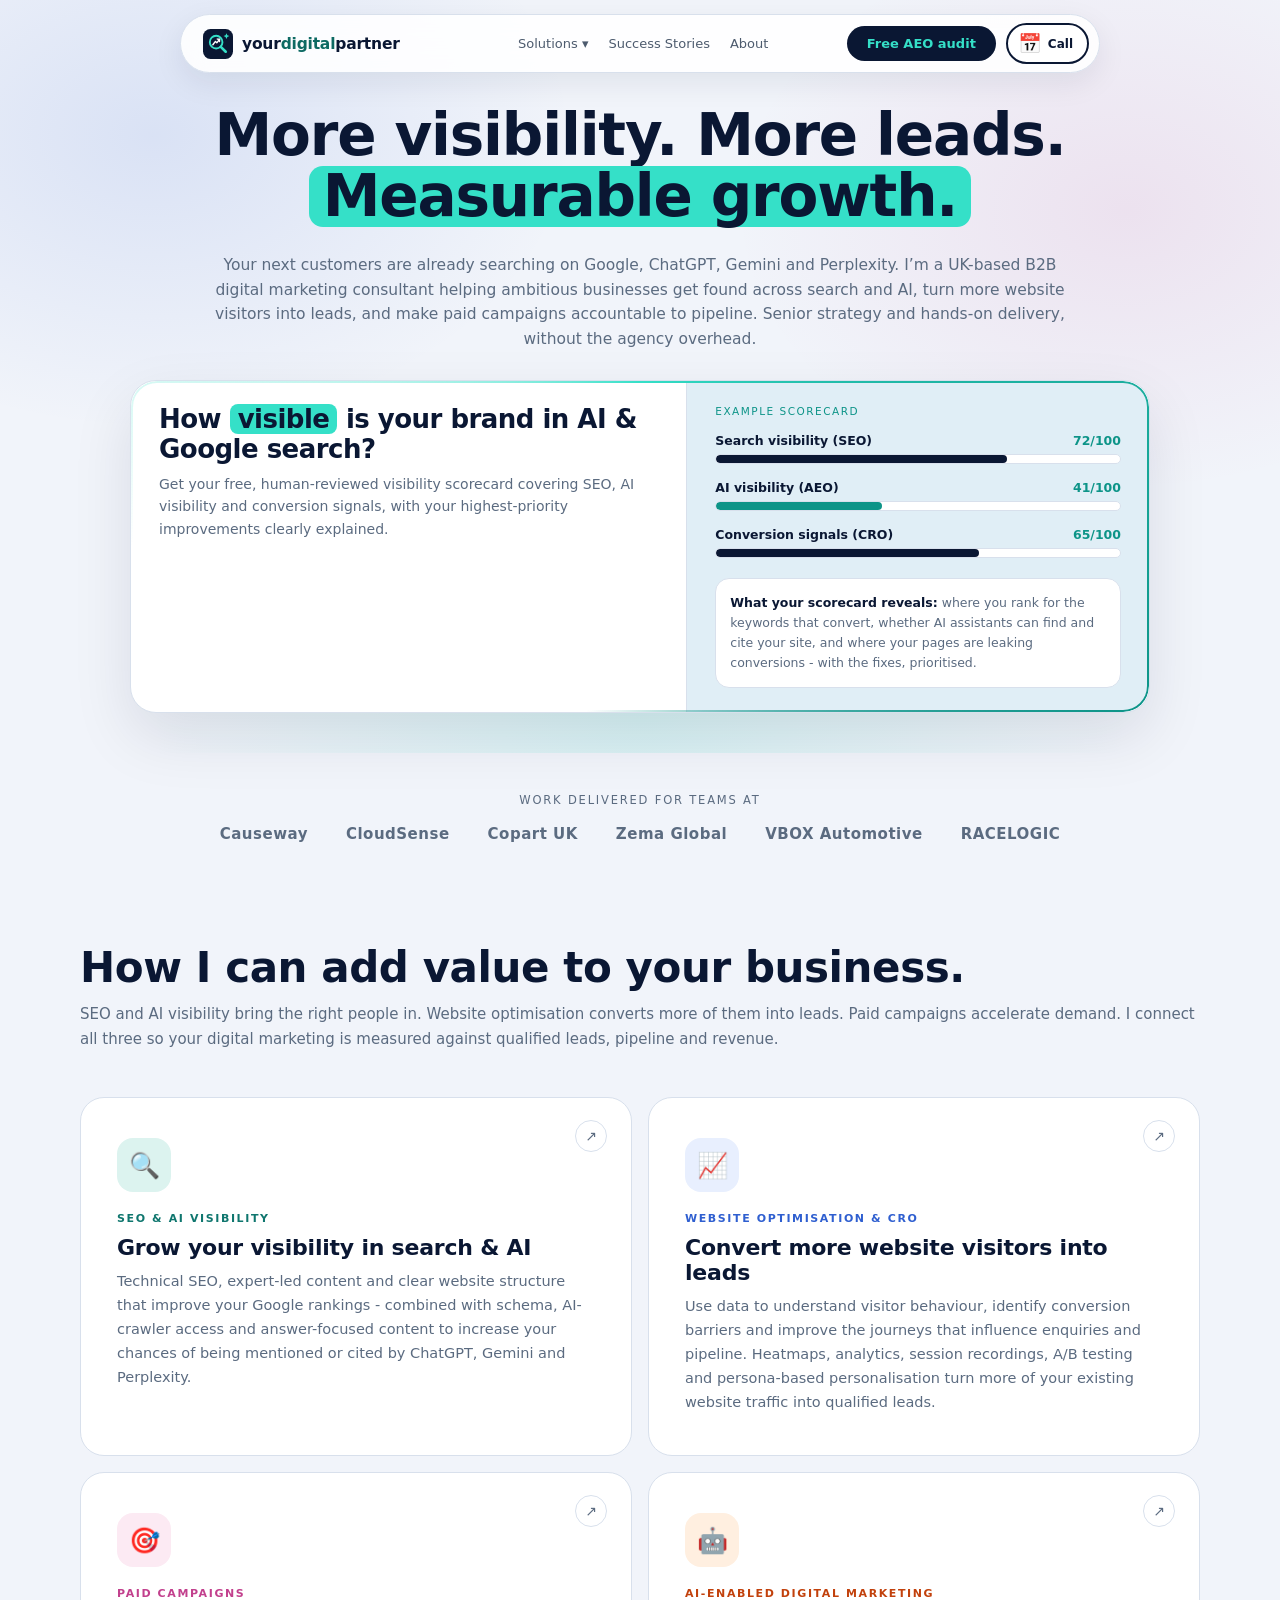
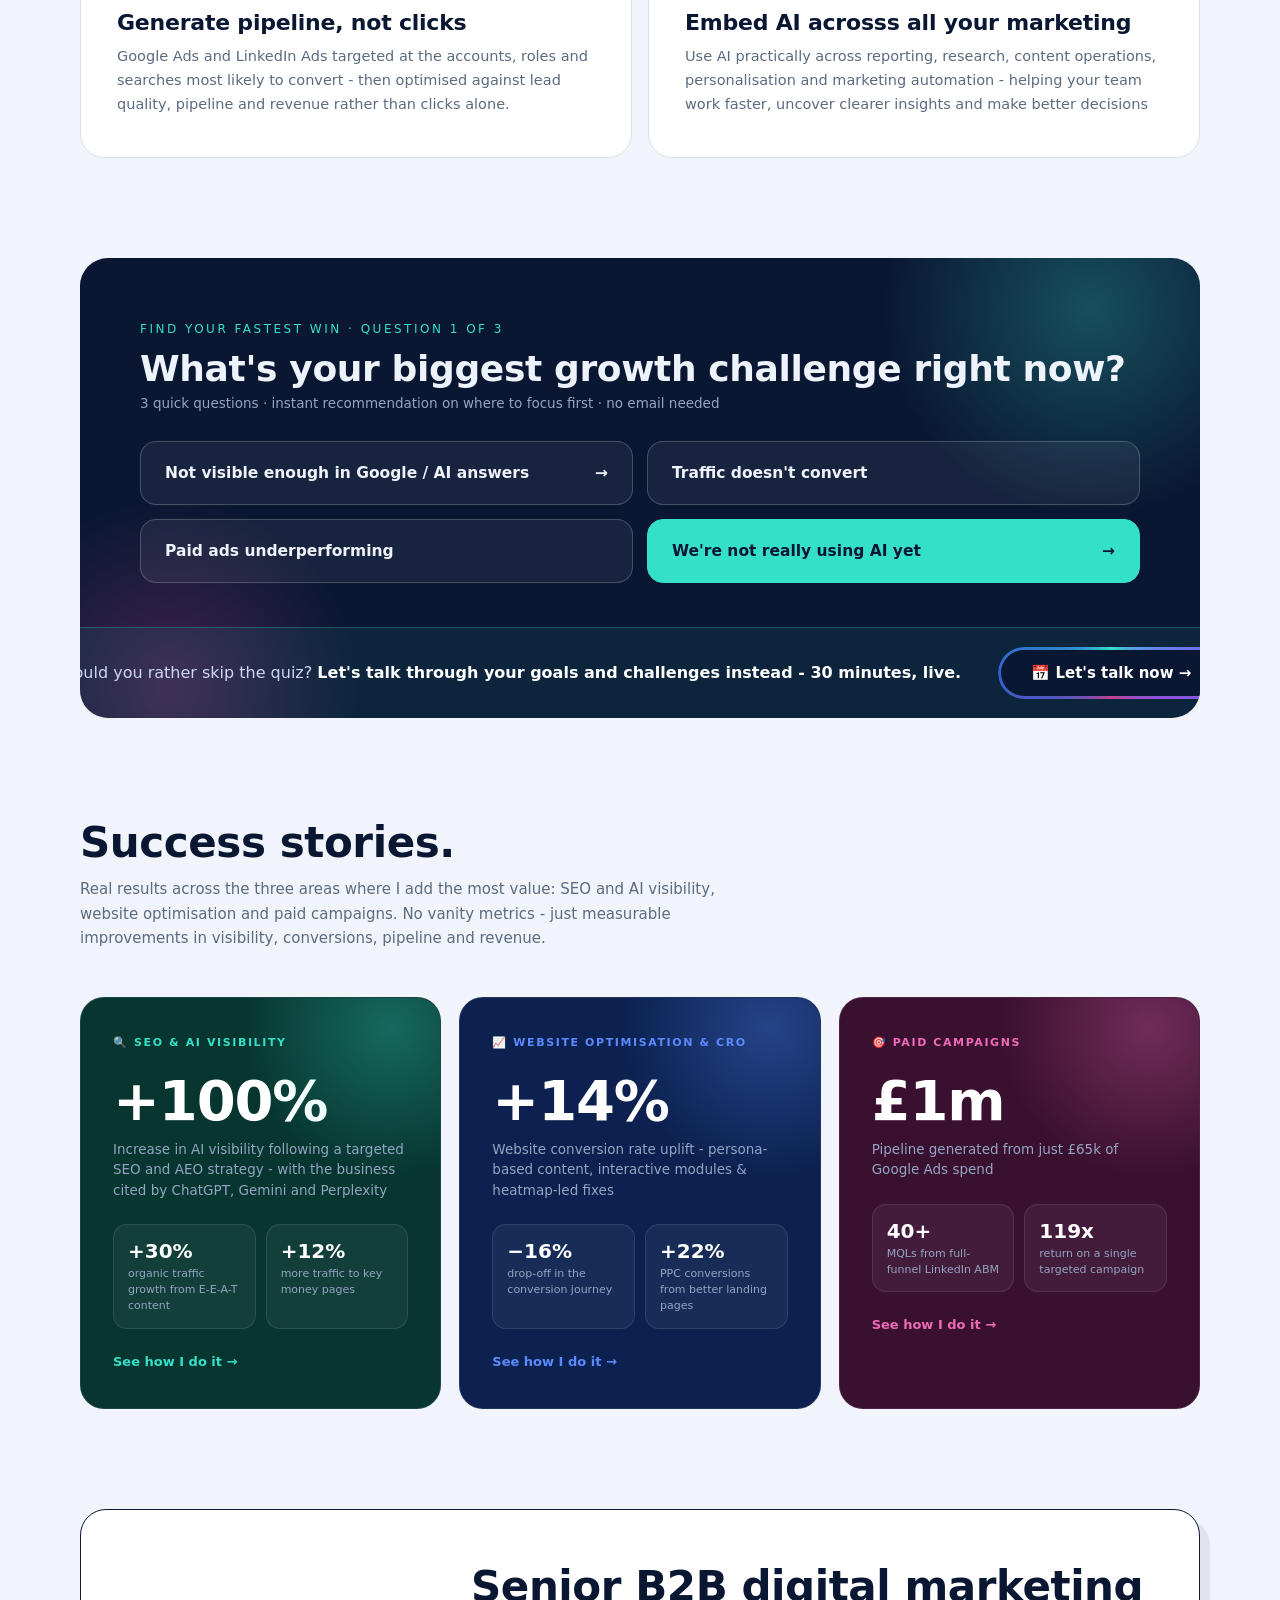
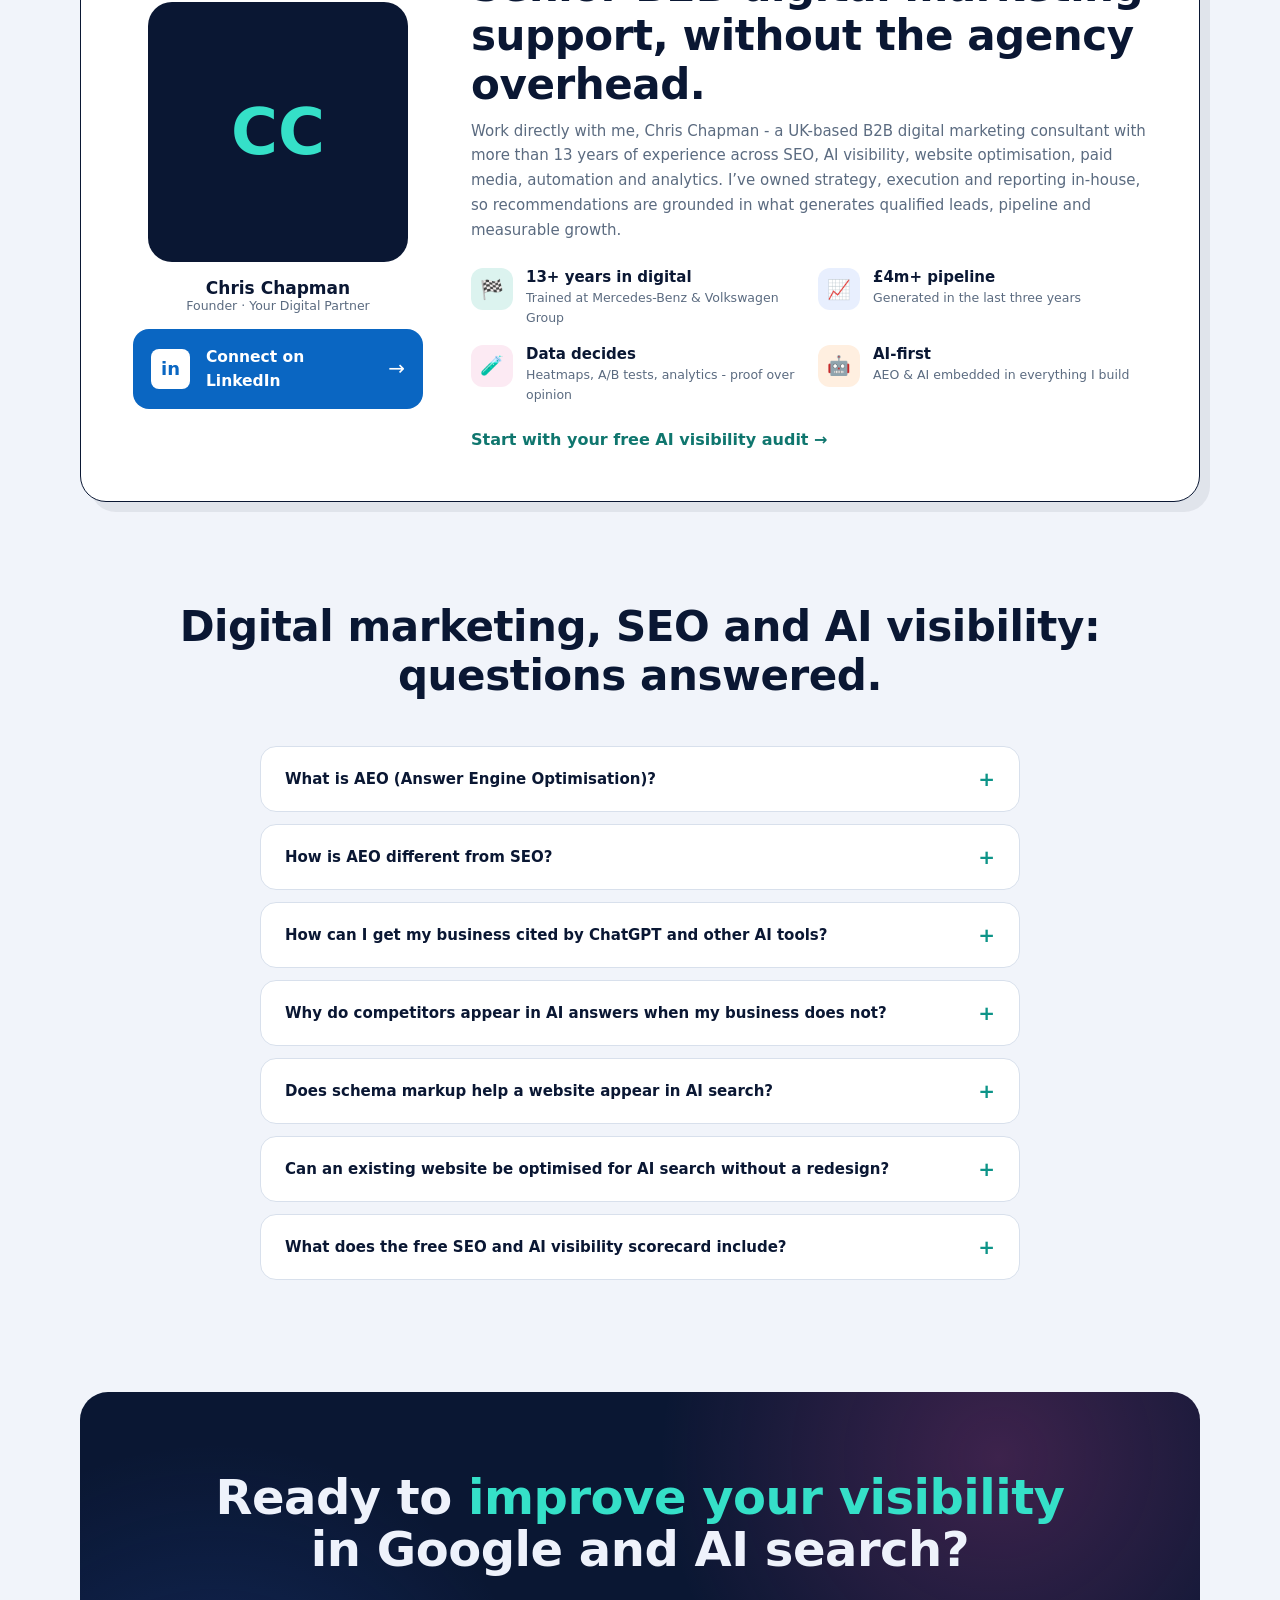
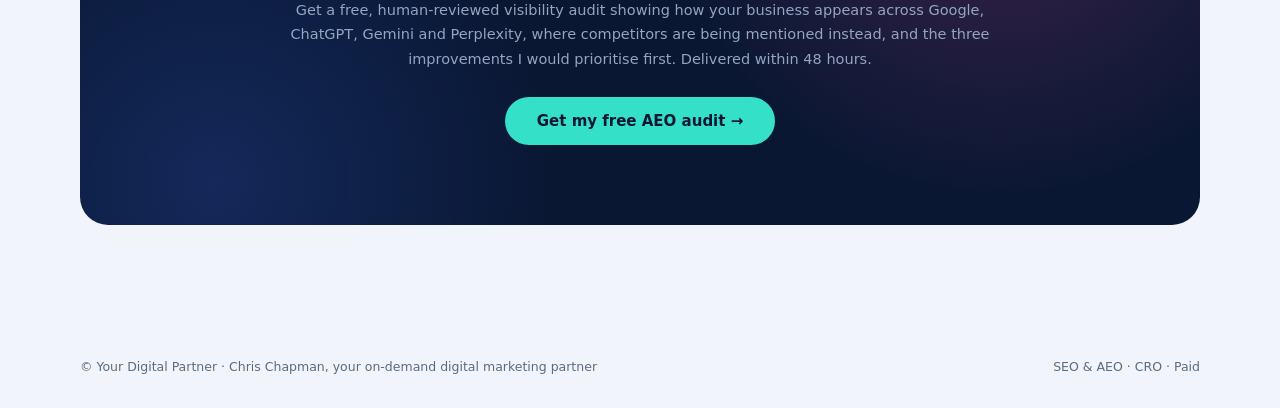
==== commit bf13130d: "Update index.html" ====
--- a/index.html
+++ b/index.html
@@ -669,7 +669,7 @@
     <a class="cell s3 t-green" href="/solutions/seo-aeo-visibility/"><span class="go">↗</span><div class="icq">🔍</div><div class="tag">SEO &amp; AI visibility</div><h3>Grow your visibility in search &amp; AI</h3><p>Technical SEO, expert-led content and clear website structure that improve your Google rankings - combined with schema, AI-crawler access and answer-focused content to increase your chances of being mentioned or cited by ChatGPT, Gemini and Perplexity.</p></a>
     <a class="cell s3 t-blue" href="/solutions/website-optimisation-cro/"><span class="go">↗</span><div class="icq">📈</div><div class="tag">Website Optimisation &amp; CRO</div><h3>Convert more website visitors into leads</h3><p>Use data to understand visitor behaviour, identify conversion barriers and improve the journeys that influence enquiries and pipeline. Heatmaps, analytics, session recordings, A/B testing and persona-based personalisation turn more of your existing website traffic into qualified leads.</p></a>
     <a class="cell s3 t-pink" href="/solutions/paid-campaigns/"><span class="go">↗</span><div class="icq">🎯</div><div class="tag">Paid Campaigns</div><h3>Generate pipeline, not clicks</h3><p>Google Ads and LinkedIn Ads targeted at the accounts, roles and searches most likely to convert - then optimised against lead quality, pipeline and revenue rather than clicks alone.</p></a>
-    <a class="cell s3 t-lime" href="/solutions/ai-marketing/"><span class="go">↗</span><div class="icq">🤖</div><div class="tag">AI-Enabled Digital Marketing</div><h3>Put AI to practical use across your marketing</h3><p>Use AI practically across reporting, research, content operations, personalisation and marketing automation - helping your team work faster, uncover clearer insights and make better decisions</p></a>
+    <a class="cell s3 t-lime" href="/solutions/ai-marketing/"><span class="go">↗</span><div class="icq">🤖</div><div class="tag">AI-Enabled Digital Marketing</div><h3>Embed AI acrosss all your marketing</h3><p>Use AI practically across reporting, research, content operations, personalisation and marketing automation - helping your team work faster, uncover clearer insights and make better decisions</p></a>
   </div>
 </section>
 
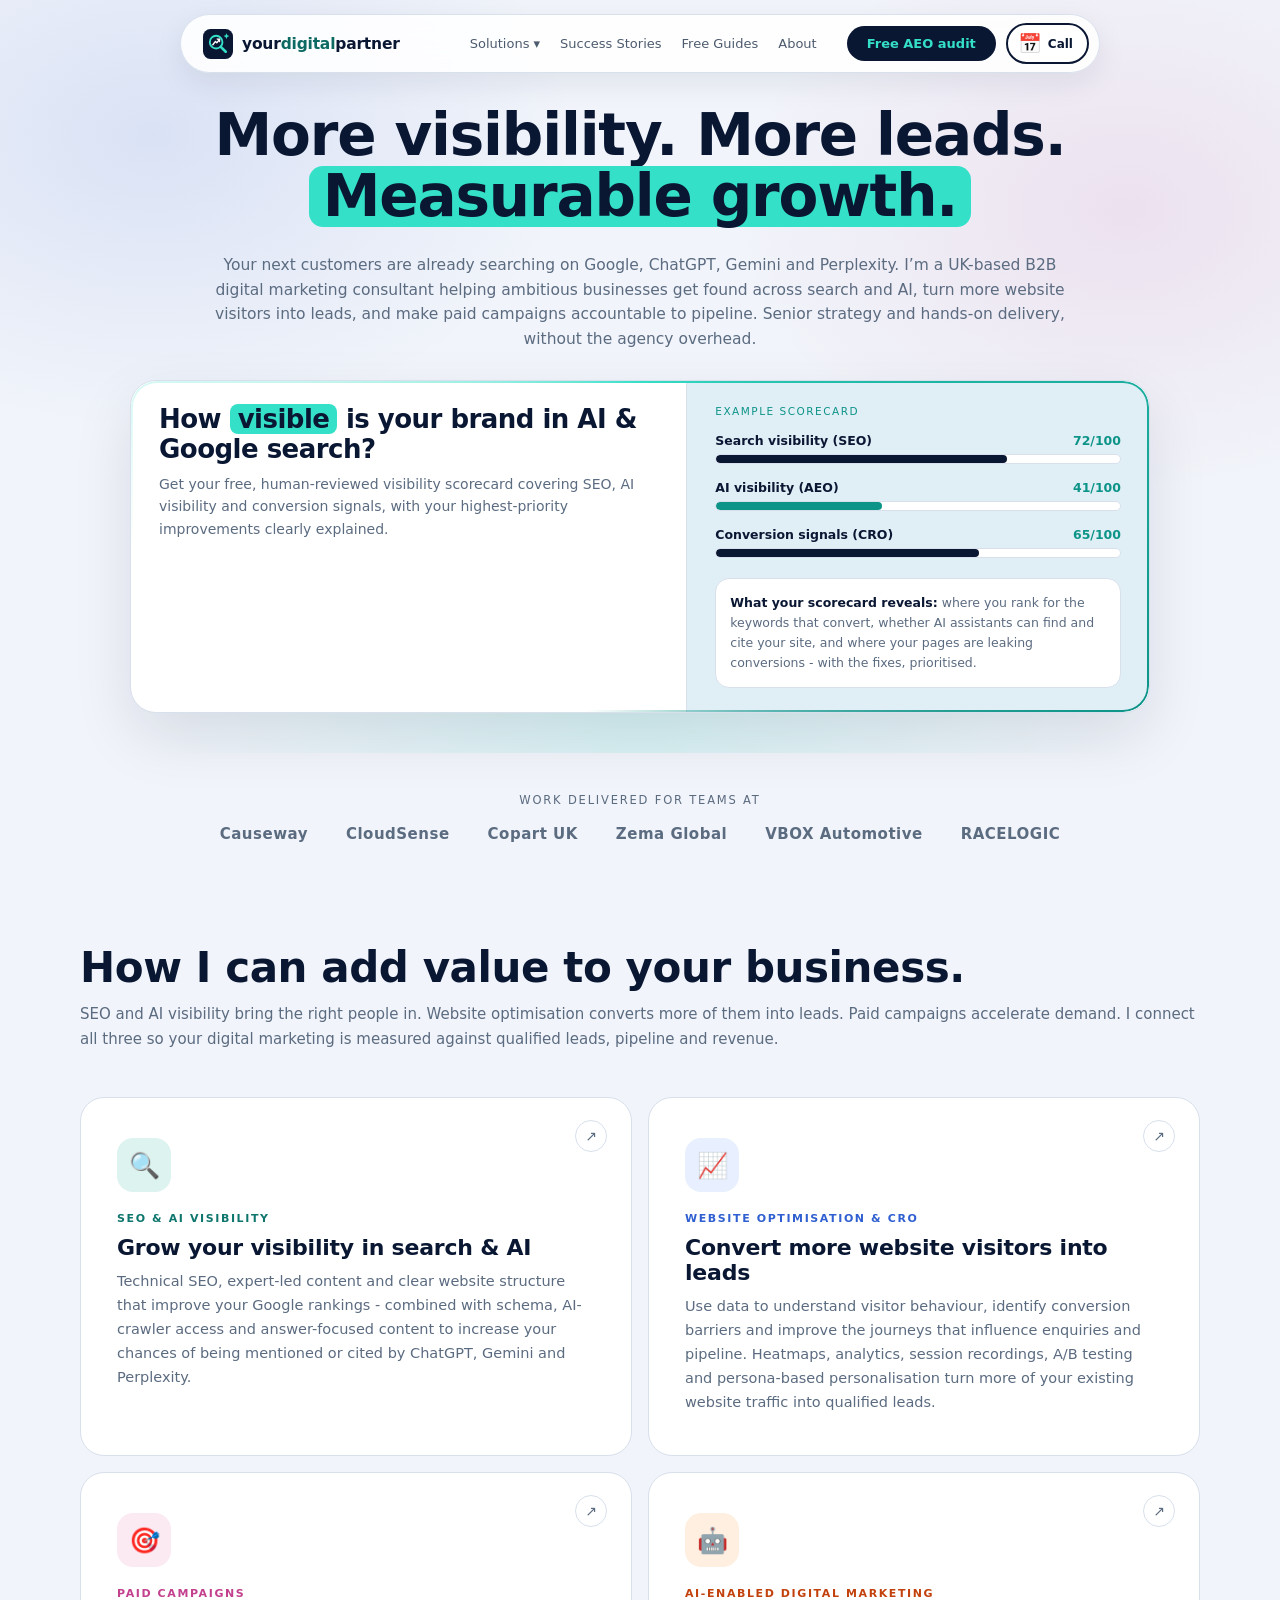
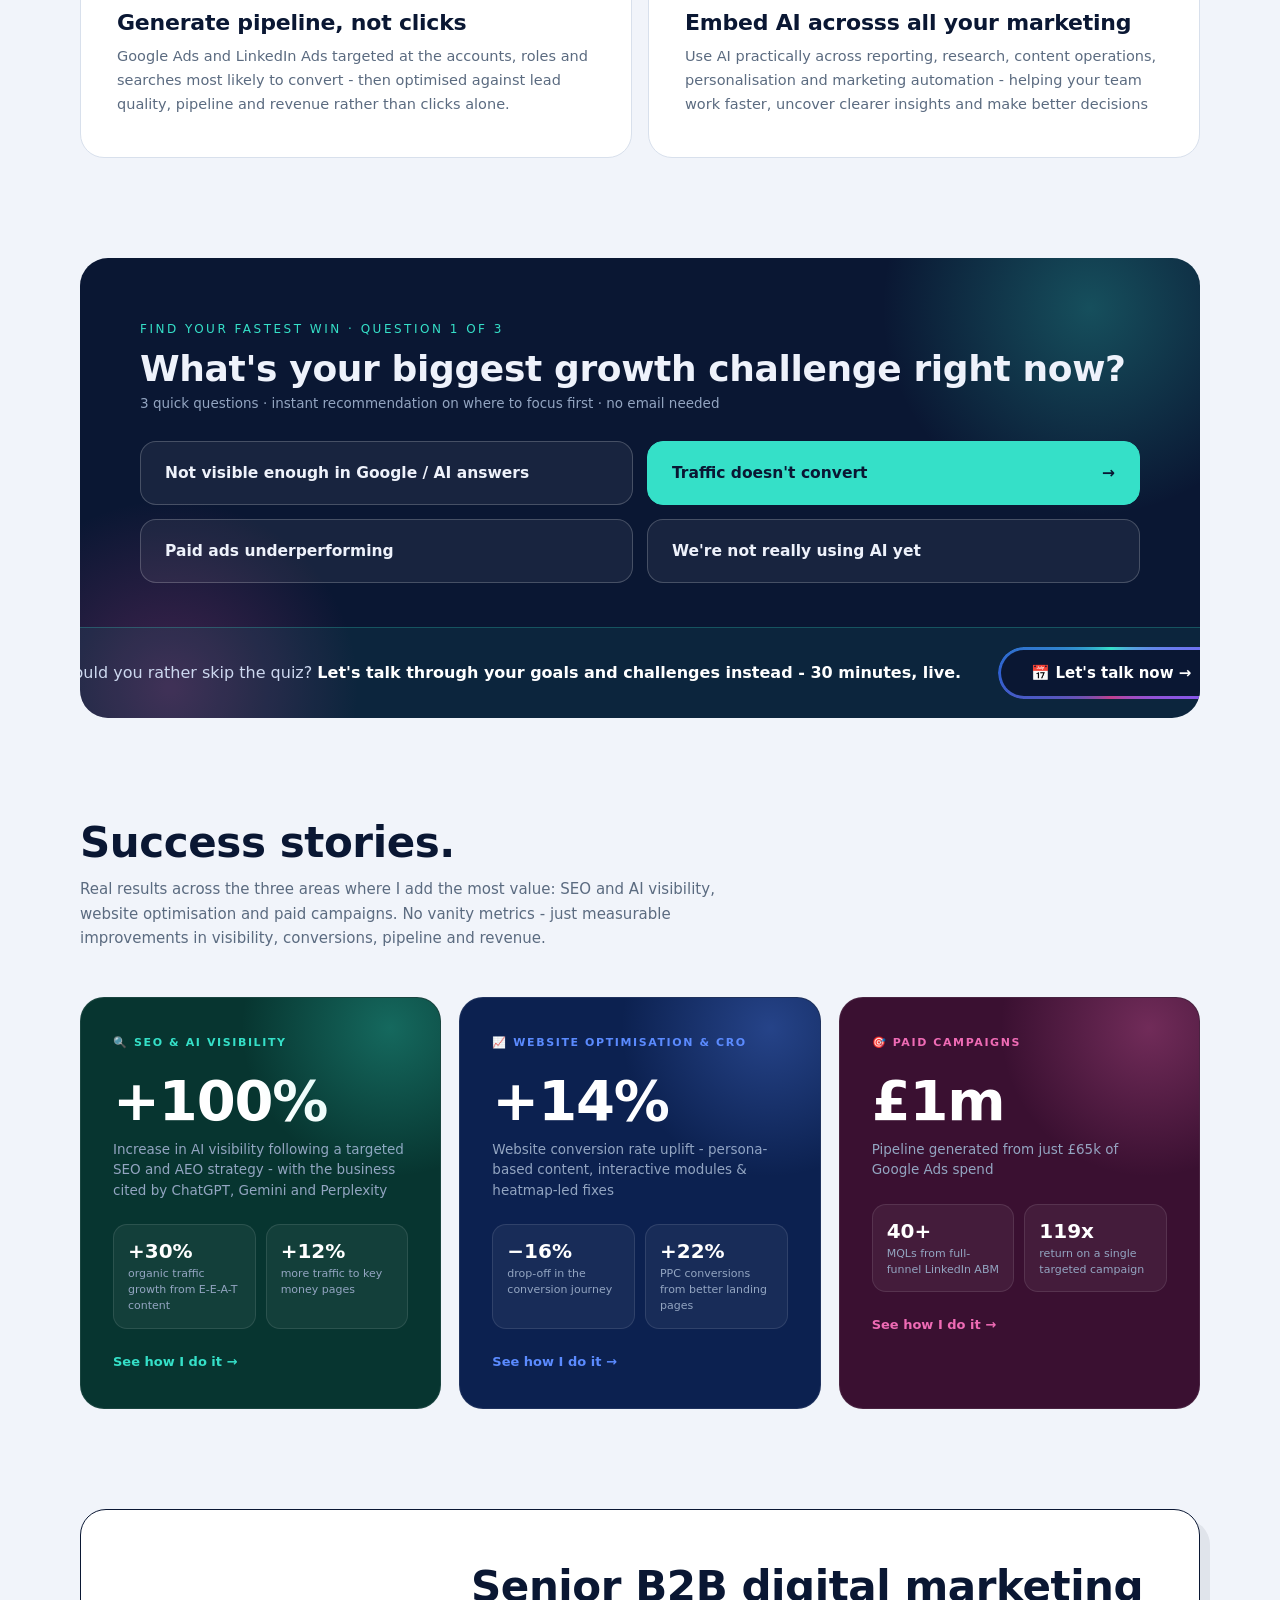
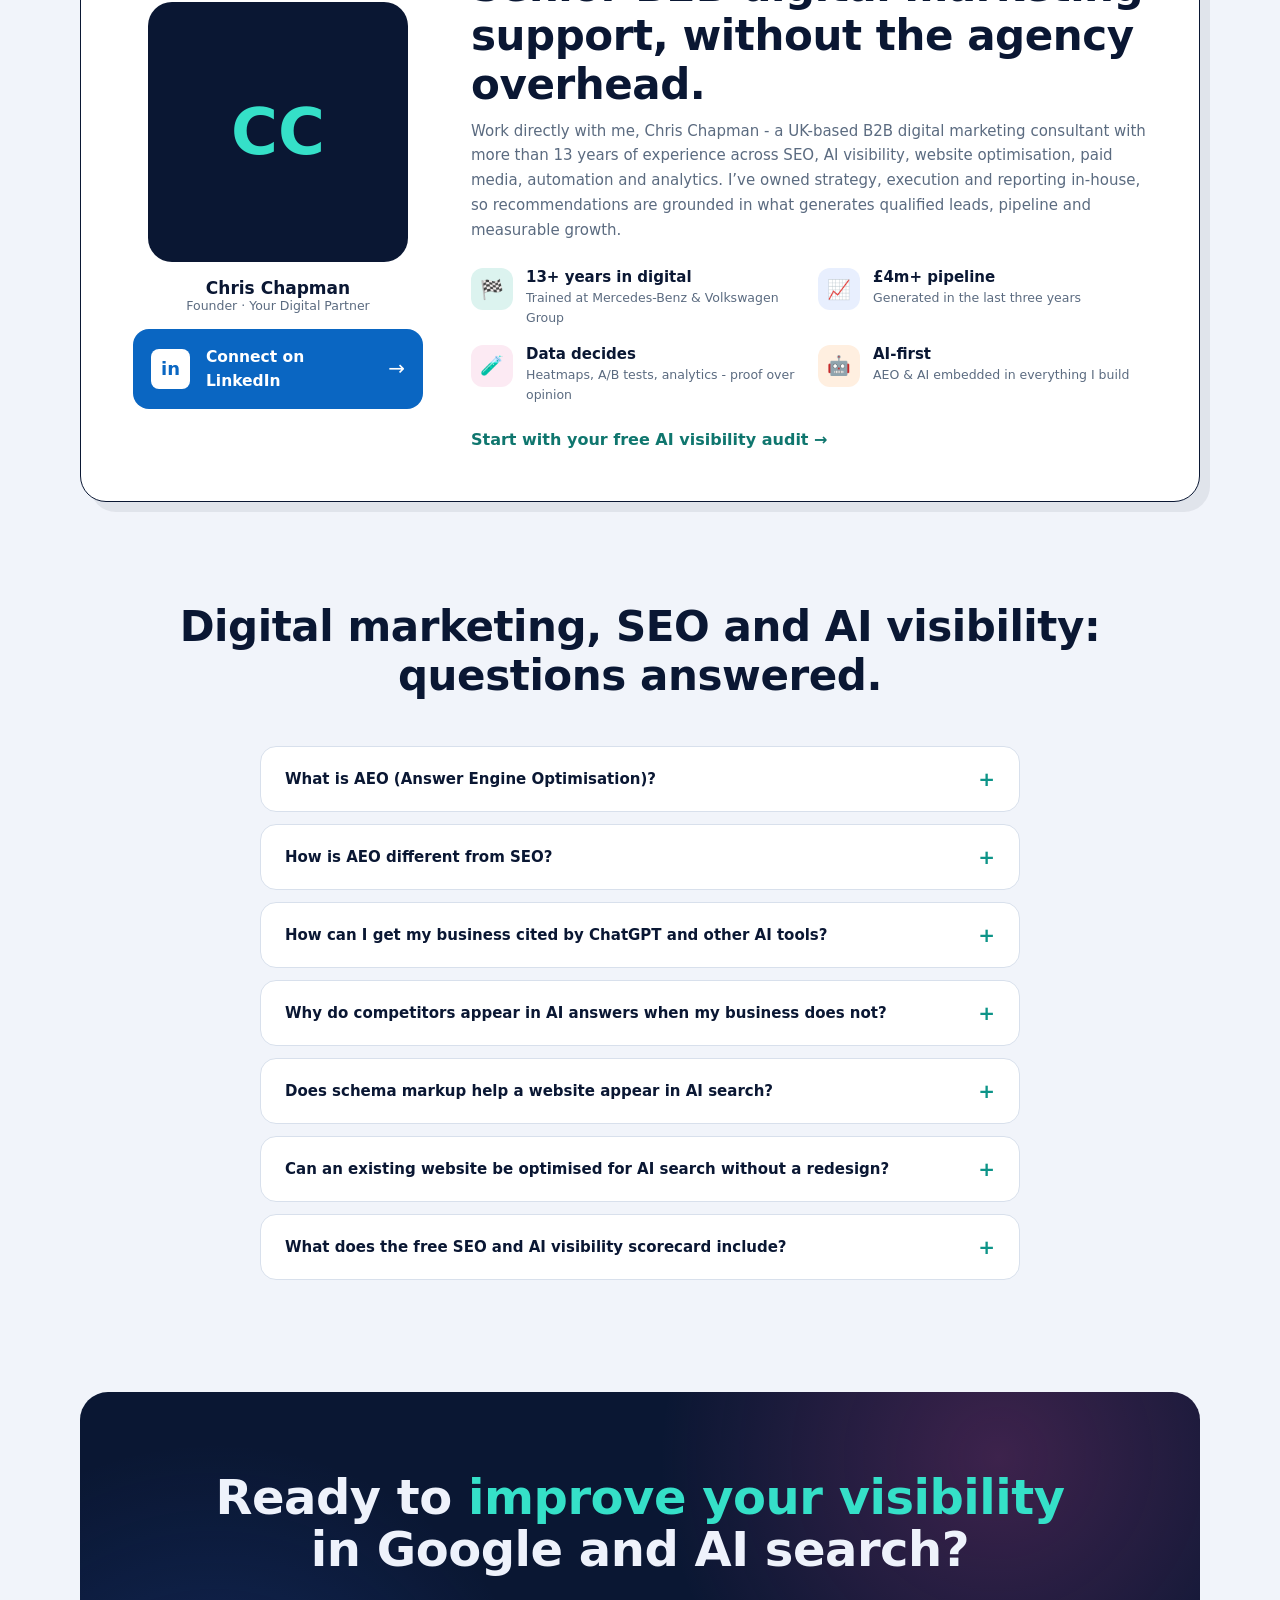
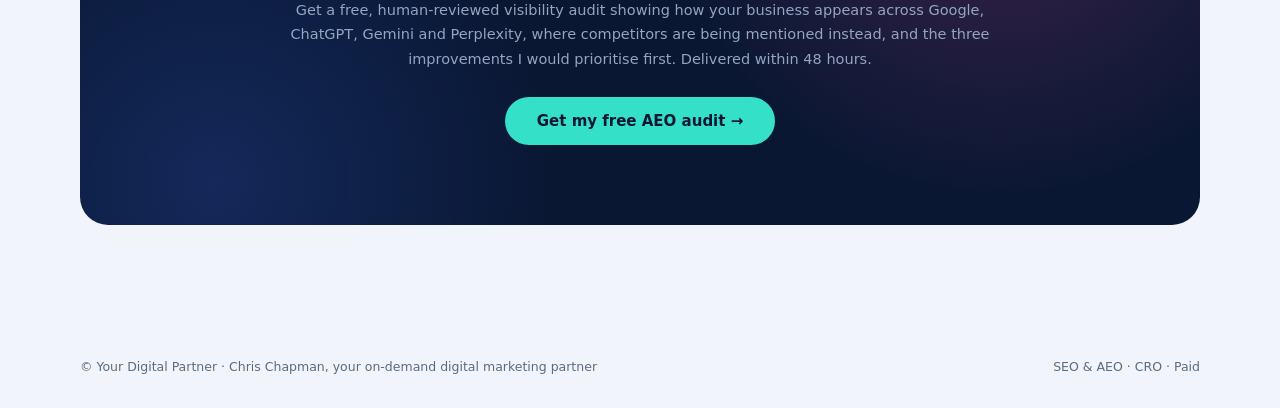
==== commit fb4611c6: "Add first blog article, blog listing page, posts.json manifest, and Free Guides nav item" ====
--- a/index.html
+++ b/index.html
@@ -615,6 +615,7 @@
       </div>
     </li>
     <li><a href="/success-stories/">Success Stories</a></li>
+    <li><a href="/blog/">Free Guides</a></li>
     <li><a href="#approach">About</a></li>
       <li class="nav-mob-cta-li"><button class="nav-mob-cta" type="button" onclick="document.querySelector('nav').classList.remove('open');return false;" data-book><span class="ic">📅</span> Book a meeting</button></li>
   </ul>
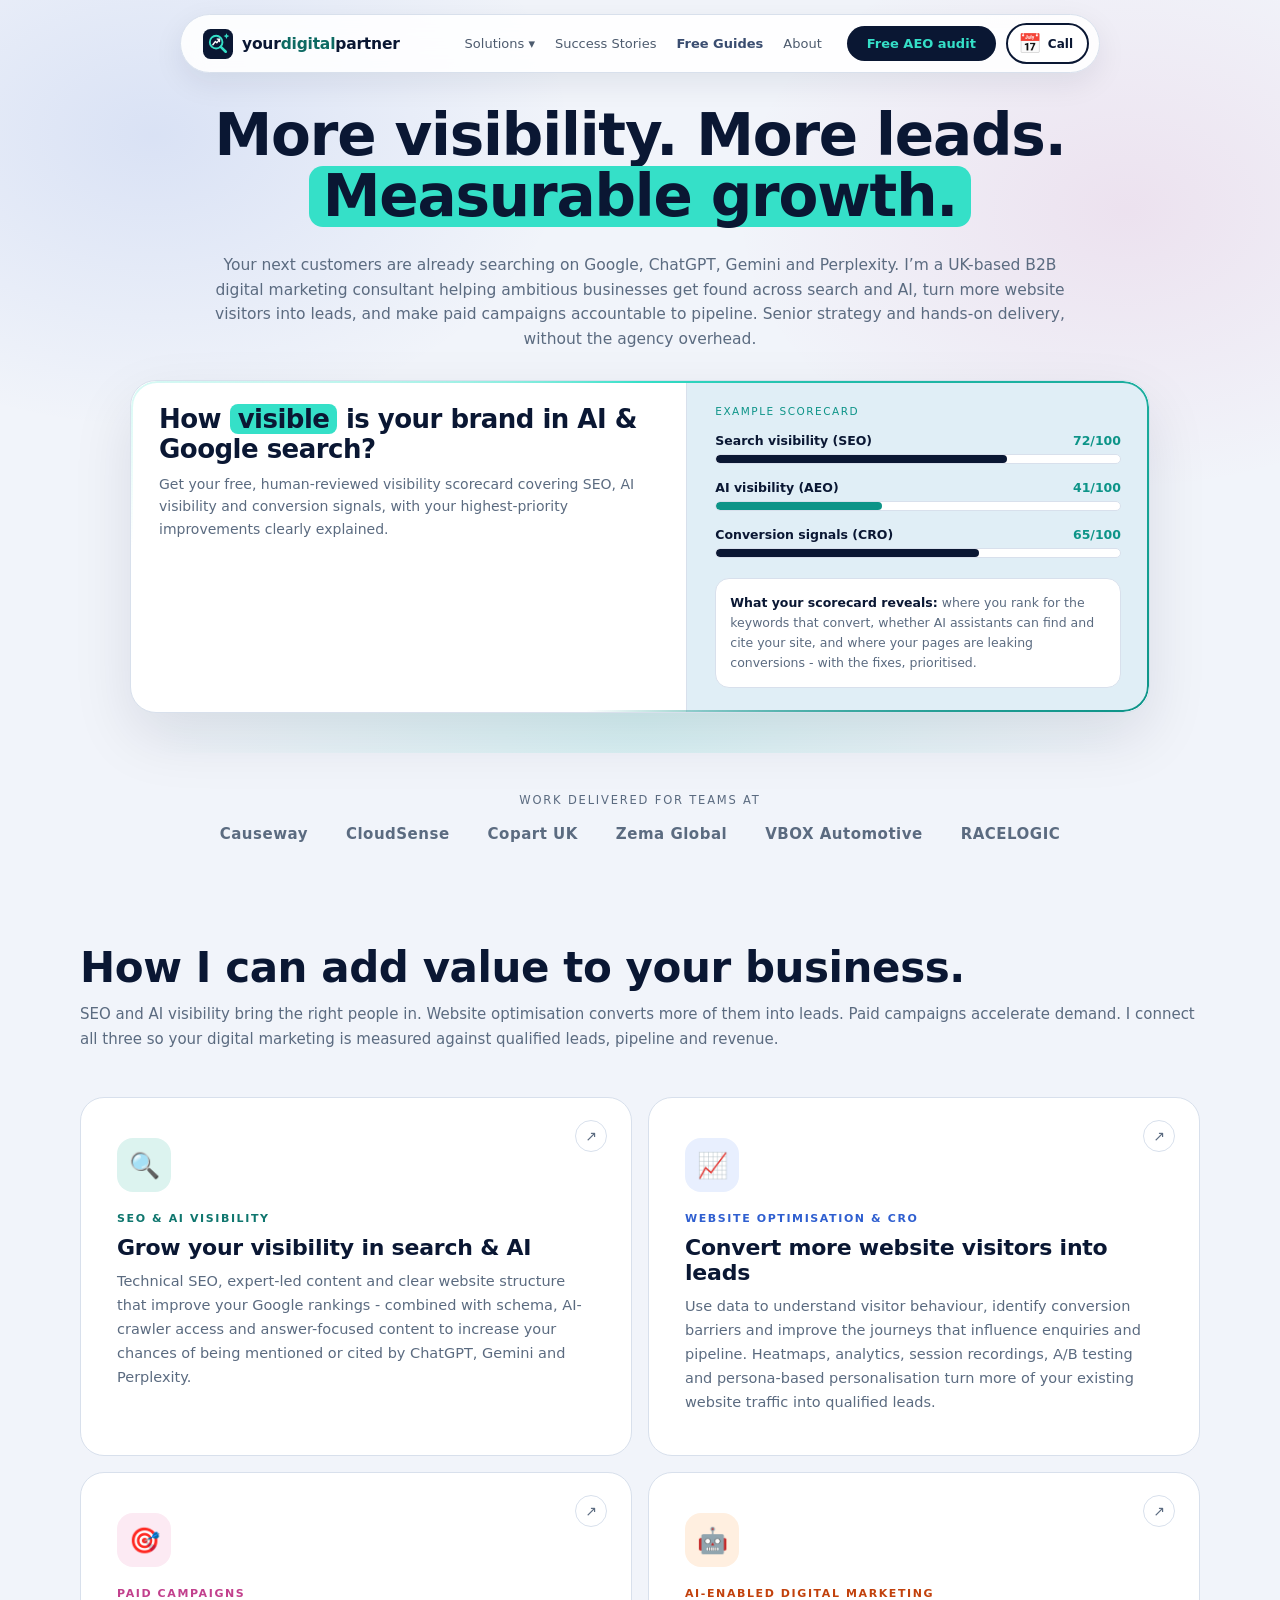
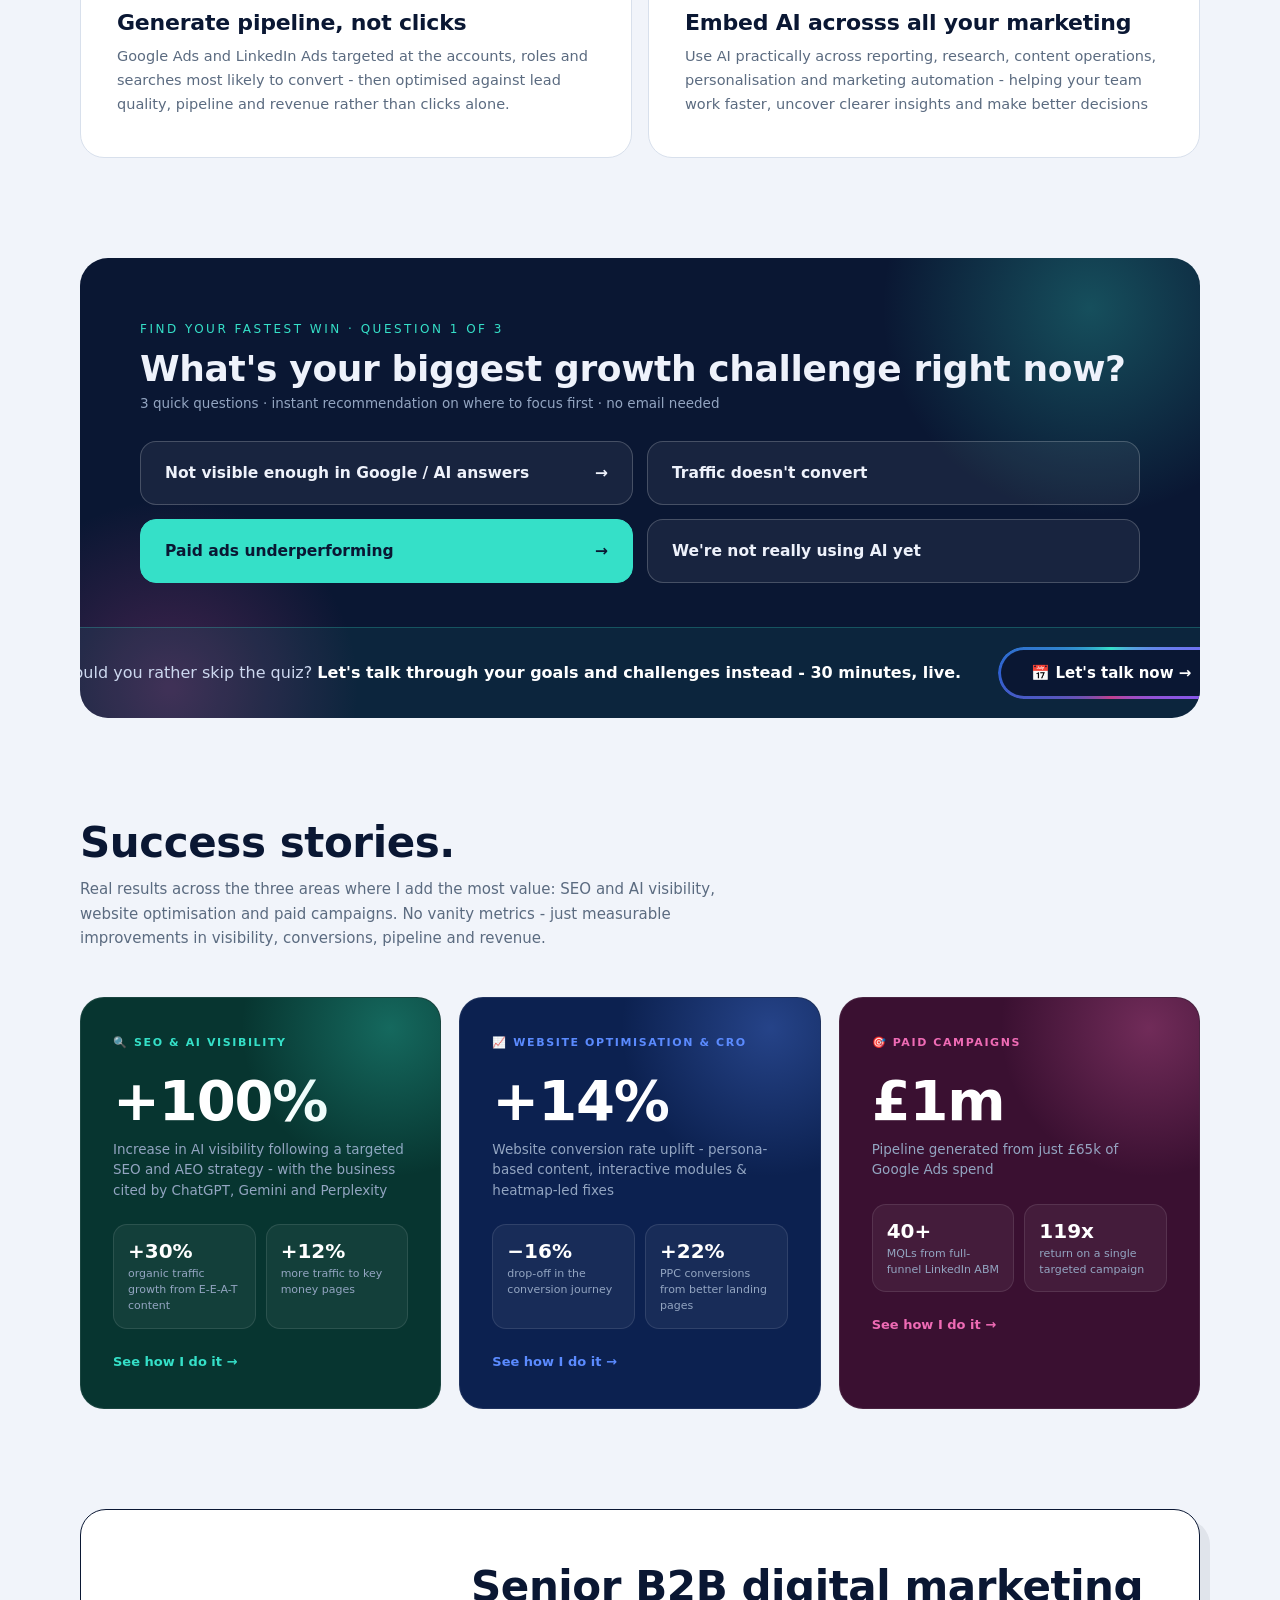
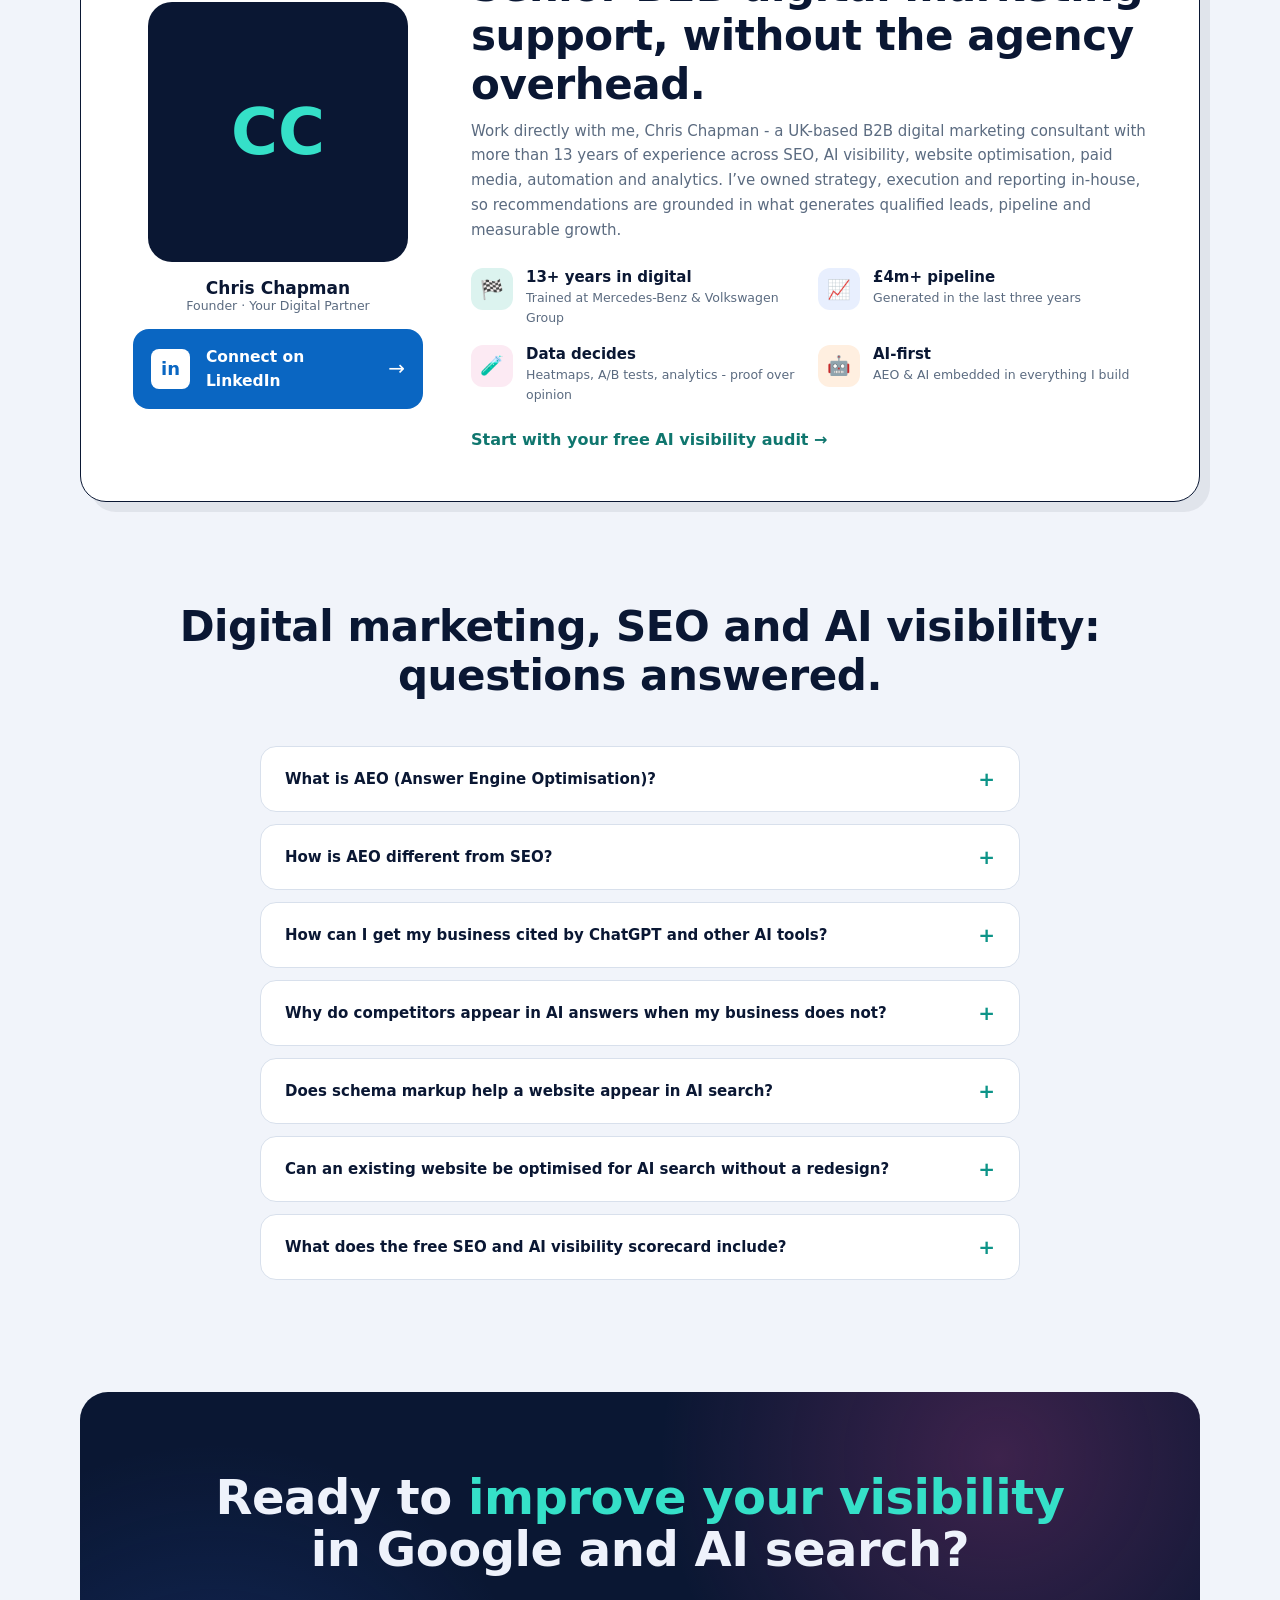
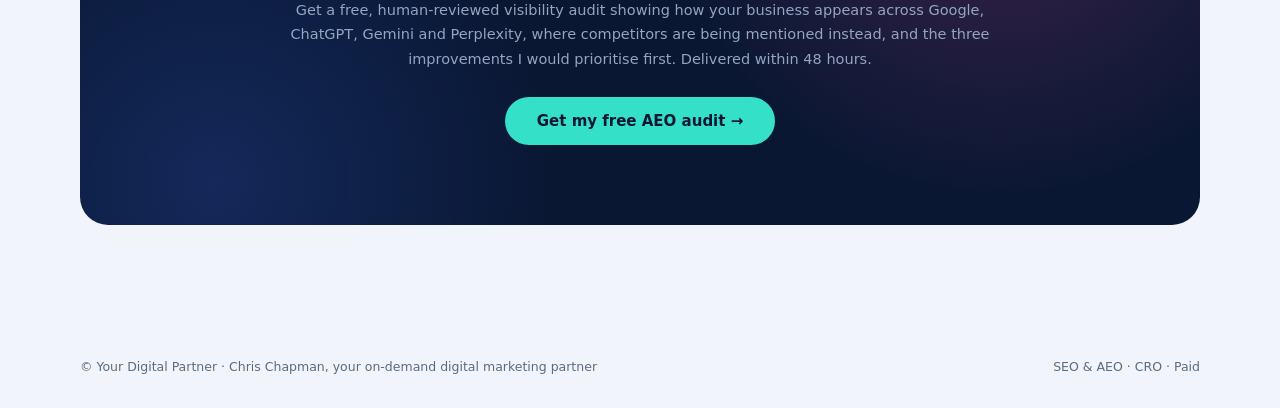
==== commit c40f663d: "Darken and lighten Free Guides nav item to final shade (#3a4d70)" ====
--- a/index.html
+++ b/index.html
@@ -615,7 +615,7 @@
       </div>
     </li>
     <li><a href="/success-stories/">Success Stories</a></li>
-    <li><a href="/blog/">Free Guides</a></li>
+    <li><a href="/blog/" style="color:#3a4d70;font-weight:800">Free Guides</a></li>
     <li><a href="#approach">About</a></li>
       <li class="nav-mob-cta-li"><button class="nav-mob-cta" type="button" onclick="document.querySelector('nav').classList.remove('open');return false;" data-book><span class="ic">📅</span> Book a meeting</button></li>
   </ul>
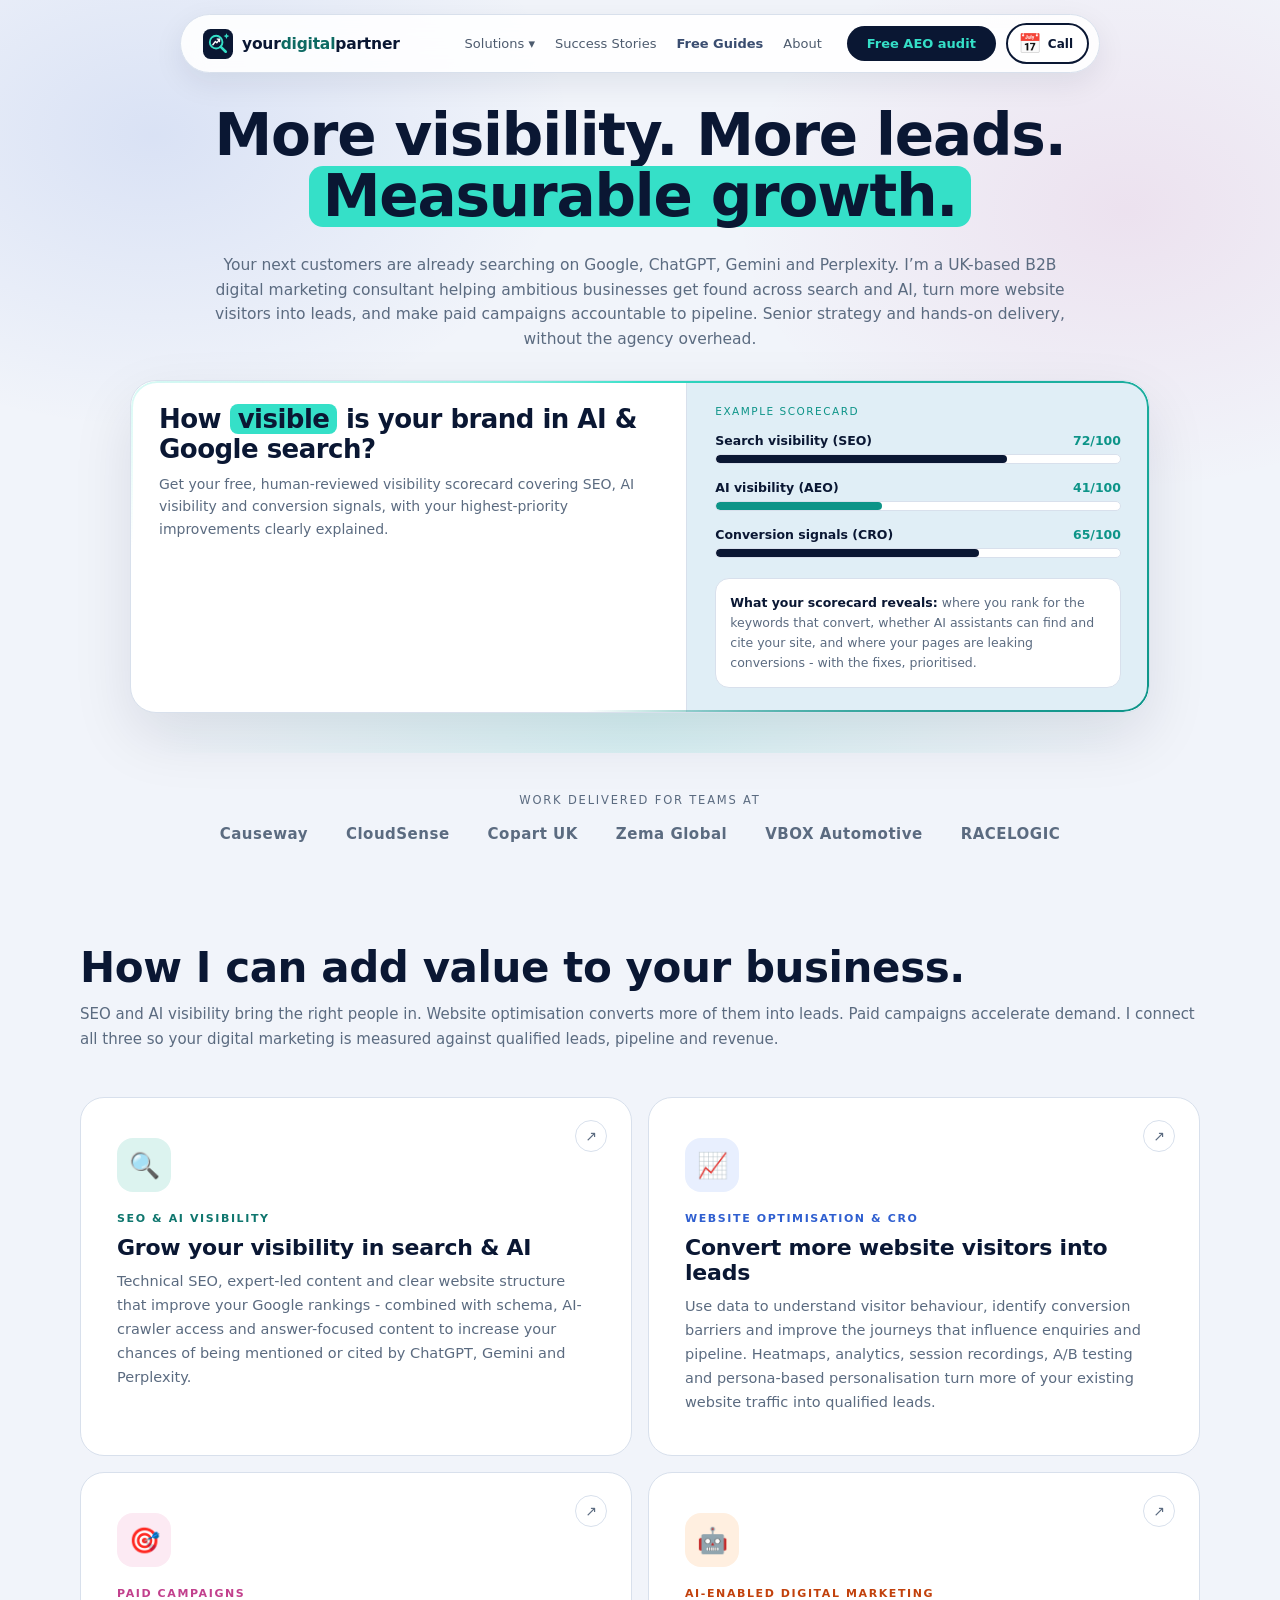
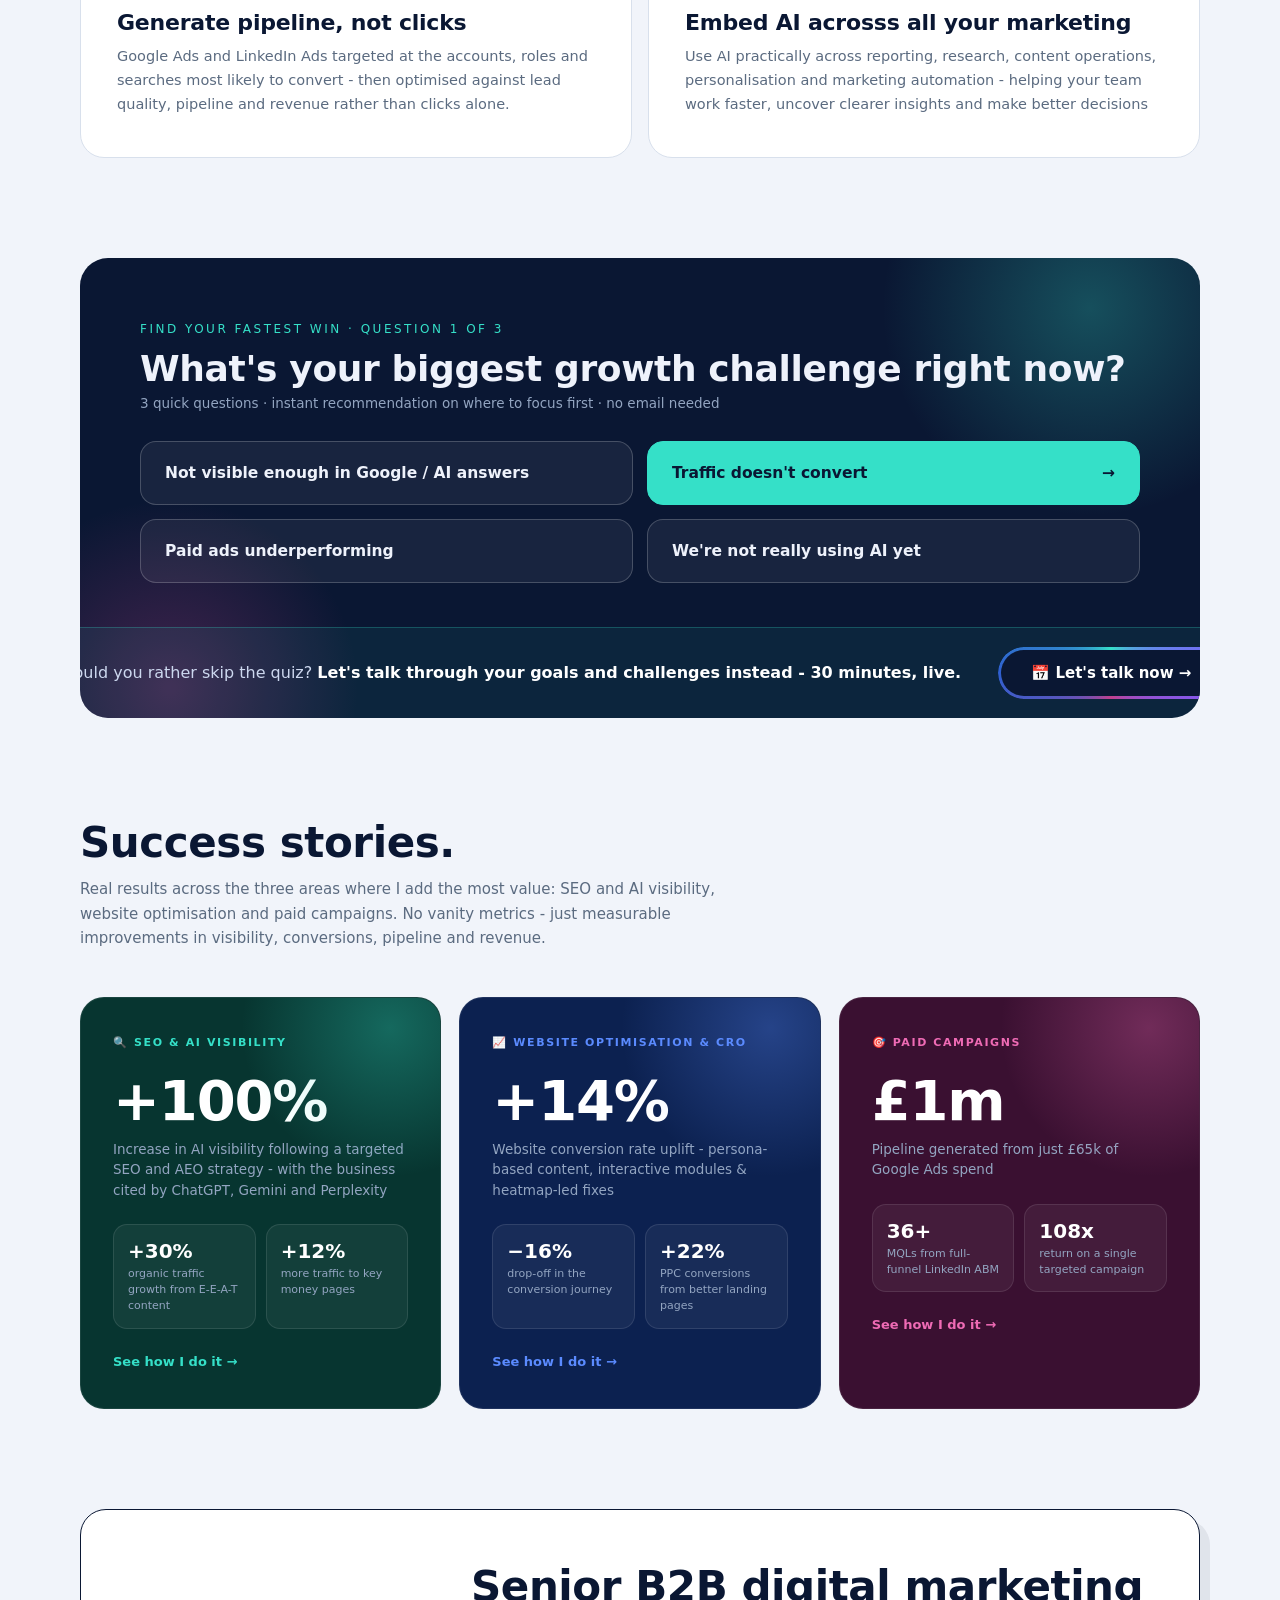
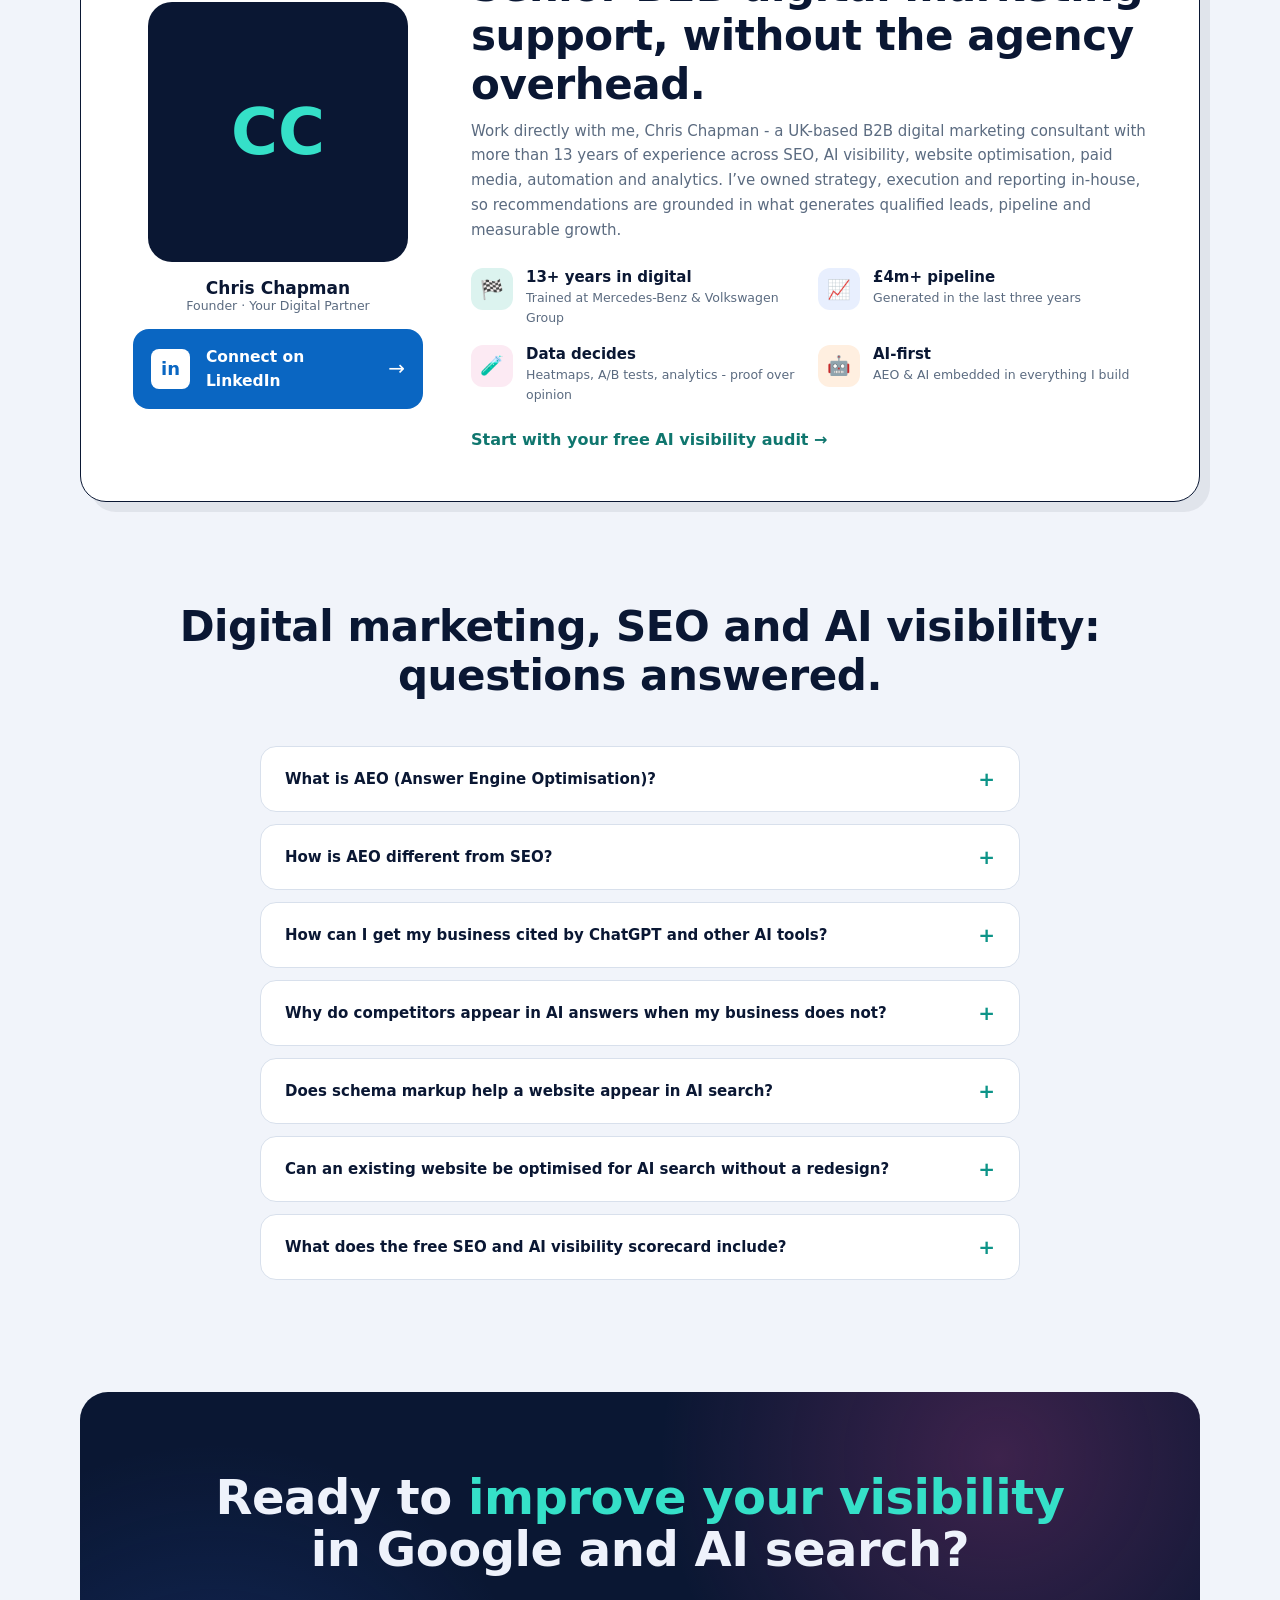
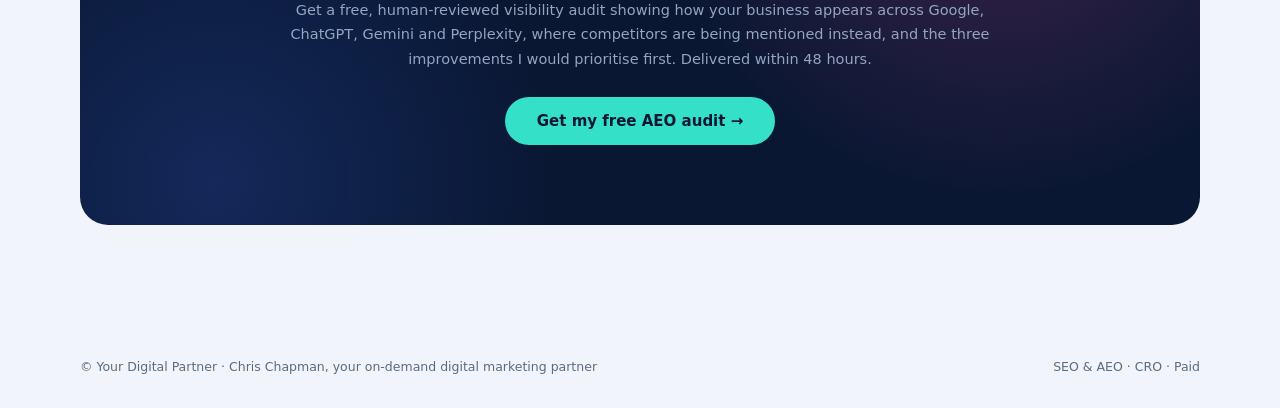
==== commit 104875ce: "Site housekeeping: compress card images to JPEG, remove orphaned assets, add 404 page, favicons site" ====
--- a/index.html
+++ b/index.html
@@ -16,10 +16,6 @@
 <meta property="og:image" content="https://your-digital-partner.co.uk/assets/social-card.png">
 <meta property="og:image:width" content="1200">
 <meta property="og:image:height" content="630">
-<meta name="twitter:card" content="summary_large_image">
-<meta name="twitter:title" content="Your Digital Partner | SEO, AEO &amp; Website Optimisation for B2B Growth">
-<meta name="twitter:description" content="Win page-one rankings and AI citations, convert more visitors, and build pipeline with data-led paid campaigns. Free visibility scorecard delivered in 48 hours.">
-<meta name="twitter:image" content="https://your-digital-partner.co.uk/assets/social-card.png">
 <script type="application/ld+json">
 {
   "@context": "https://schema.org",
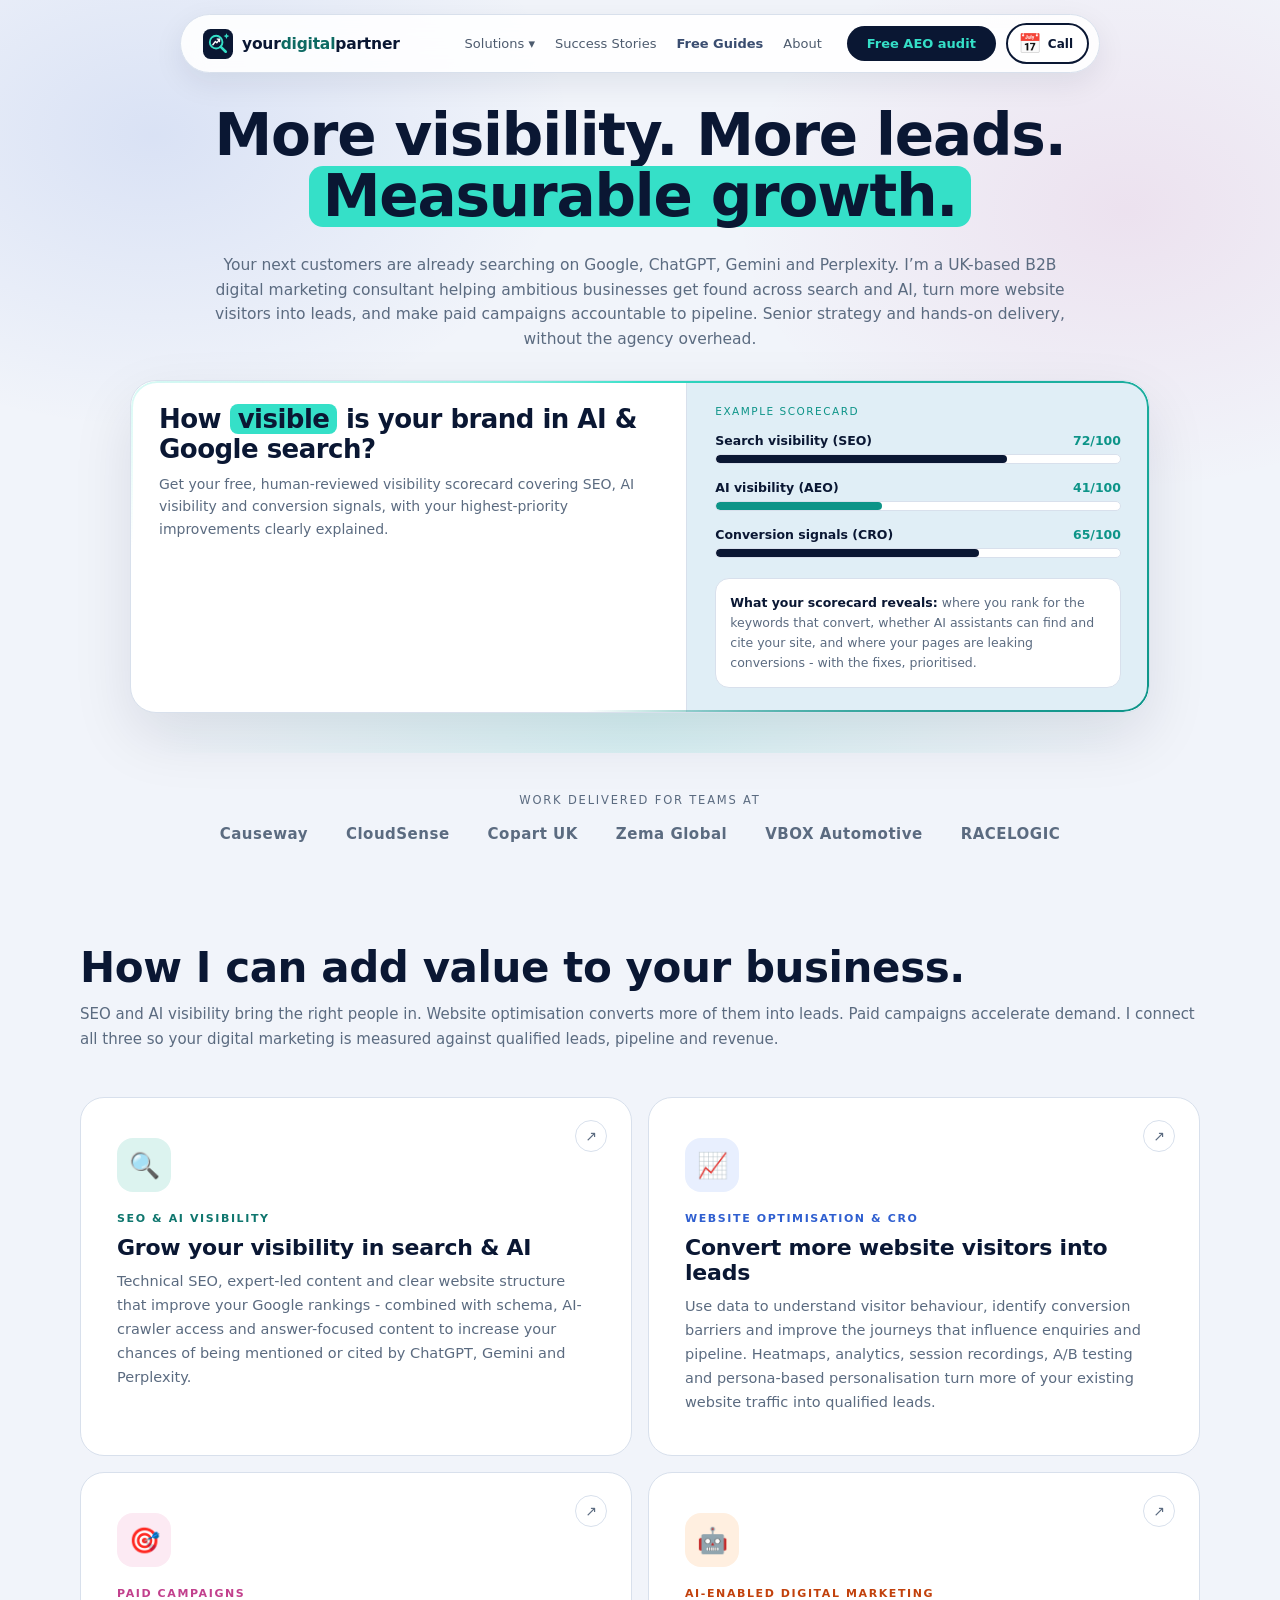
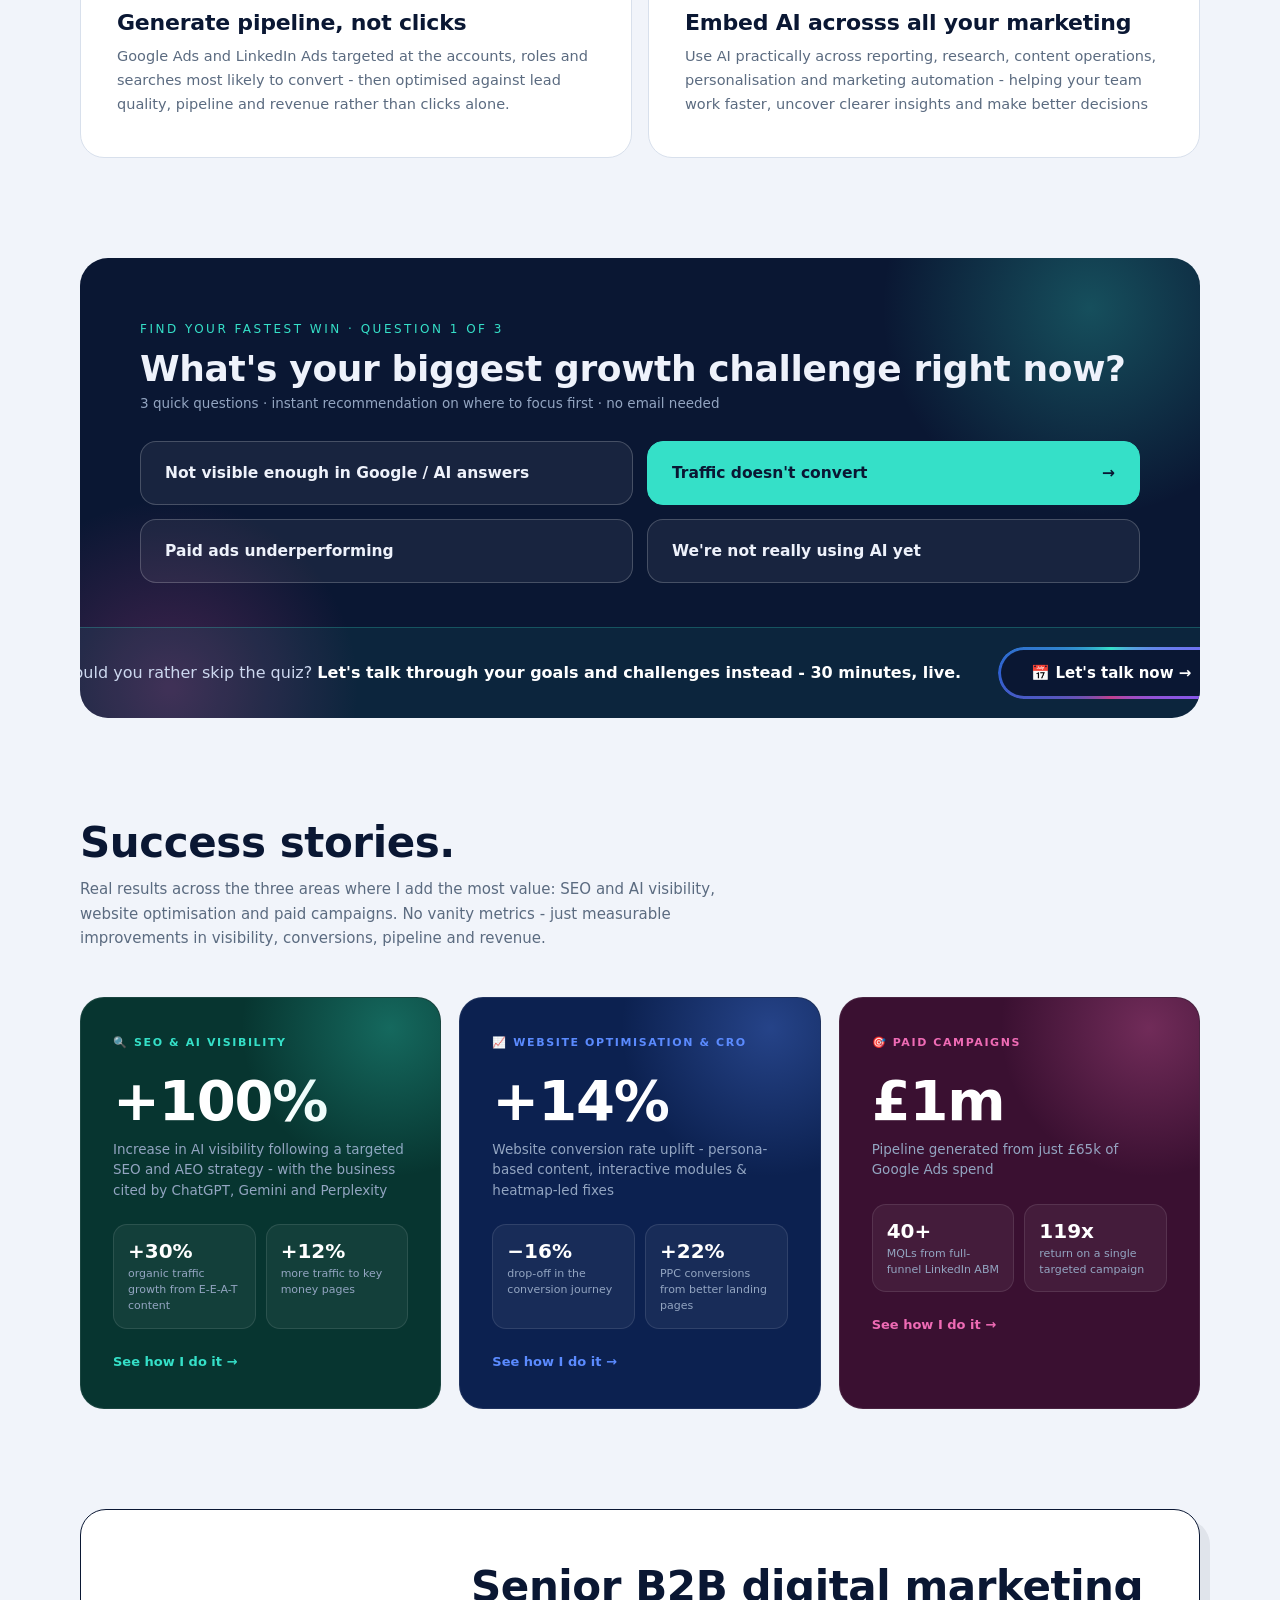
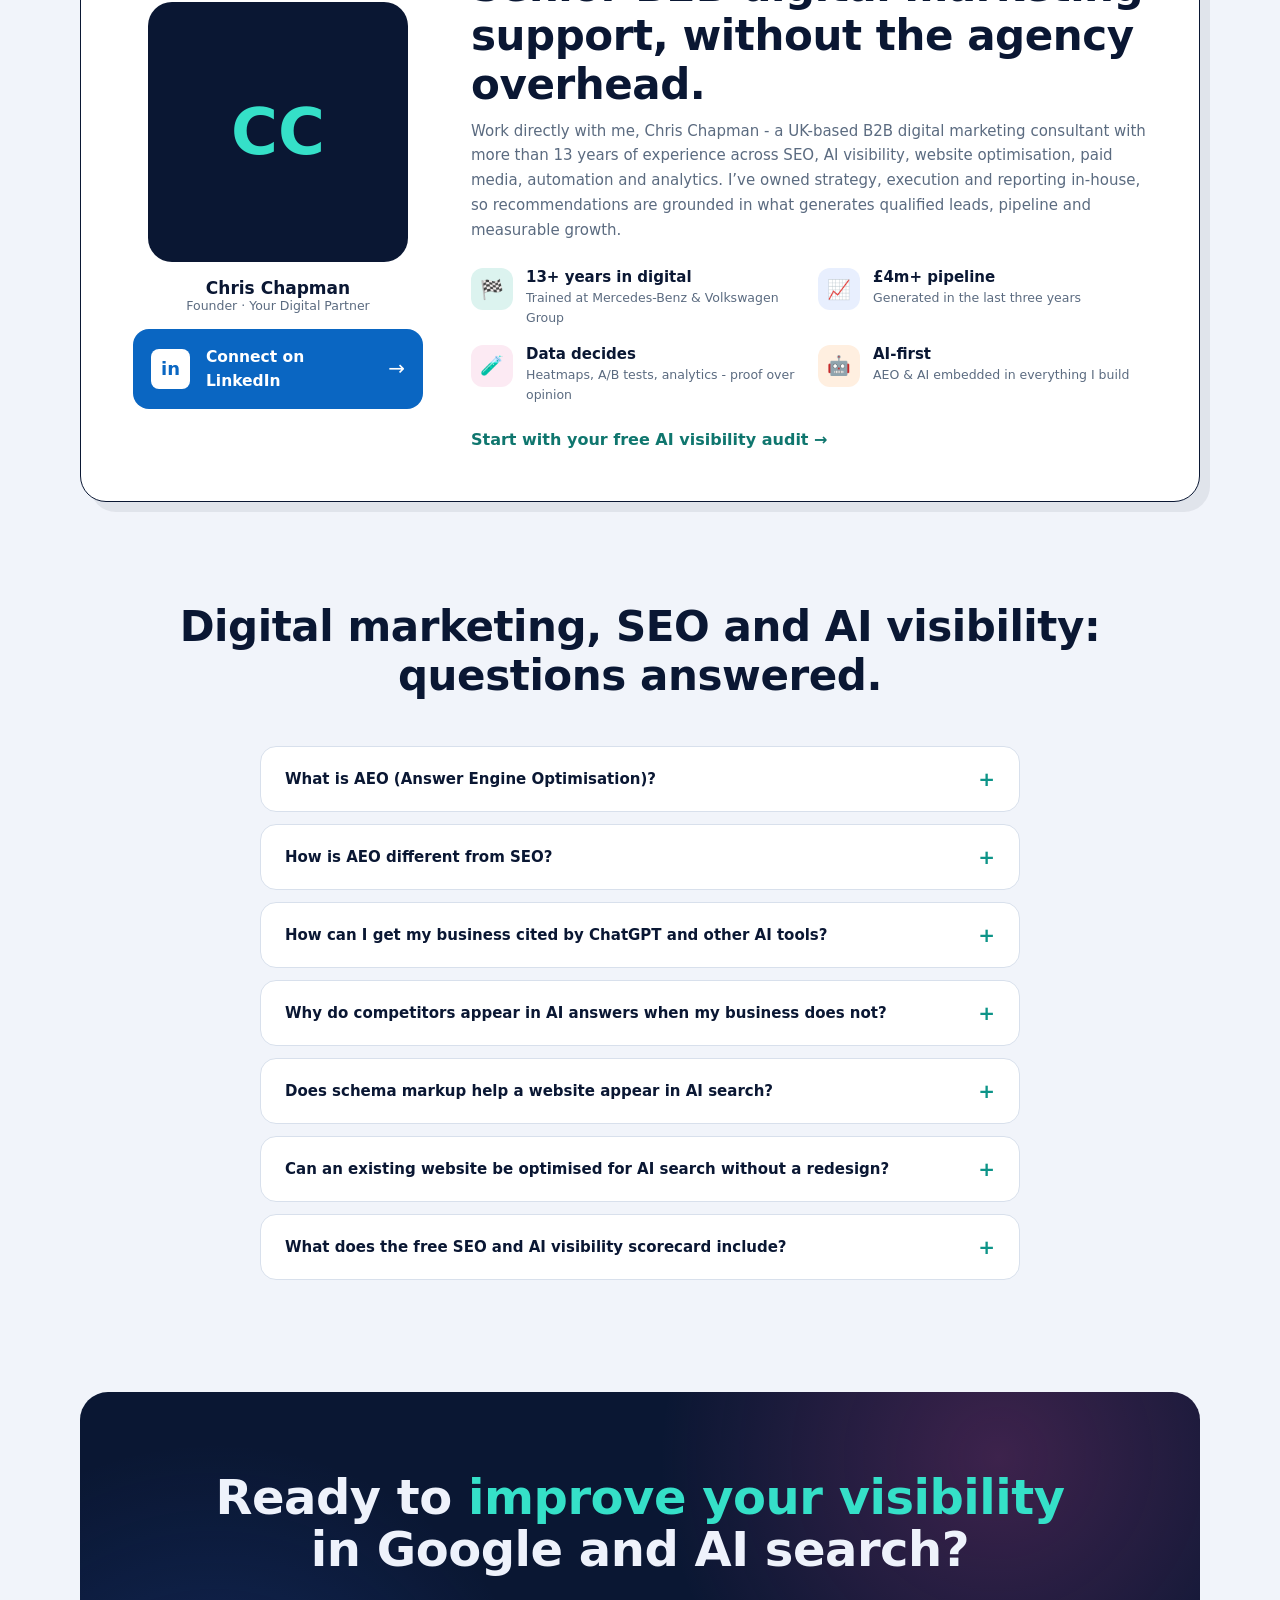
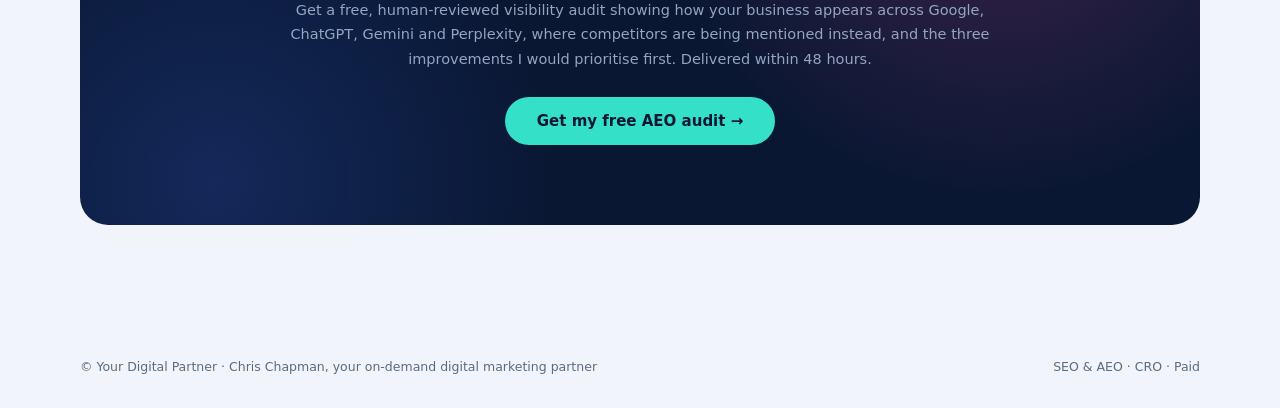
==== commit d2ad47bf: "Perf & hygiene: lazy-load HubSpot meetings embed on click (9 pages), escape posts.json fields in blo" ====
--- a/index.html
+++ b/index.html
@@ -591,7 +591,7 @@
 @media(max-width:600px){.hs-book-dialog{width:calc(100% - 20px);padding:16px 12px 12px}.hs-book-x{top:4px;right:8px}}
 </style>
     <!-- Start of HubSpot Embed Code -->
-    <script type="text/javascript" id="hs-script-loader" async defer src="//js-eu1.hs-scripts.com/146760313.js"></script>
+    <script type="text/javascript" id="hs-script-loader" async defer src="https://js-eu1.hs-scripts.com/146760313.js"></script>
     <!-- End of HubSpot Embed Code -->
 </head>
 <body>
@@ -829,9 +829,8 @@
     <div class="meetings-iframe-container" data-src="https://meetings-eu1.hubspot.com/cchapman?embed=true"></div>
   </div>
 </div>
-<script type="text/javascript" src="https://static.hsappstatic.net/MeetingsEmbed/ex/MeetingsEmbedCode.js"></script>
 <script>
-(function(){var m=document.getElementById("hsBookModal");if(!m)return;function close(){m.classList.remove("open");document.body.style.overflow="";}document.addEventListener("click",function(e){if(e.target.closest("[data-book]")){e.preventDefault();m.classList.add("open");document.body.style.overflow="hidden";return;}if(e.target.closest("[data-book-close]")){close();}});document.addEventListener("keydown",function(e){if(e.key==="Escape")close();});})();
+(function(){var m=document.getElementById("hsBookModal");if(!m)return;var loaded=false;function loadMeetings(){if(loaded)return;loaded=true;var s=document.createElement("script");s.type="text/javascript";s.src="https://static.hsappstatic.net/MeetingsEmbed/ex/MeetingsEmbedCode.js";document.body.appendChild(s);}function close(){m.classList.remove("open");document.body.style.overflow="";}document.addEventListener("click",function(e){if(e.target.closest("[data-book]")){e.preventDefault();loadMeetings();m.classList.add("open");document.body.style.overflow="hidden";return;}if(e.target.closest("[data-book-close]")){close();}});document.addEventListener("keydown",function(e){if(e.key==="Escape")close();});})();
 </script>
 </body>
 </html>
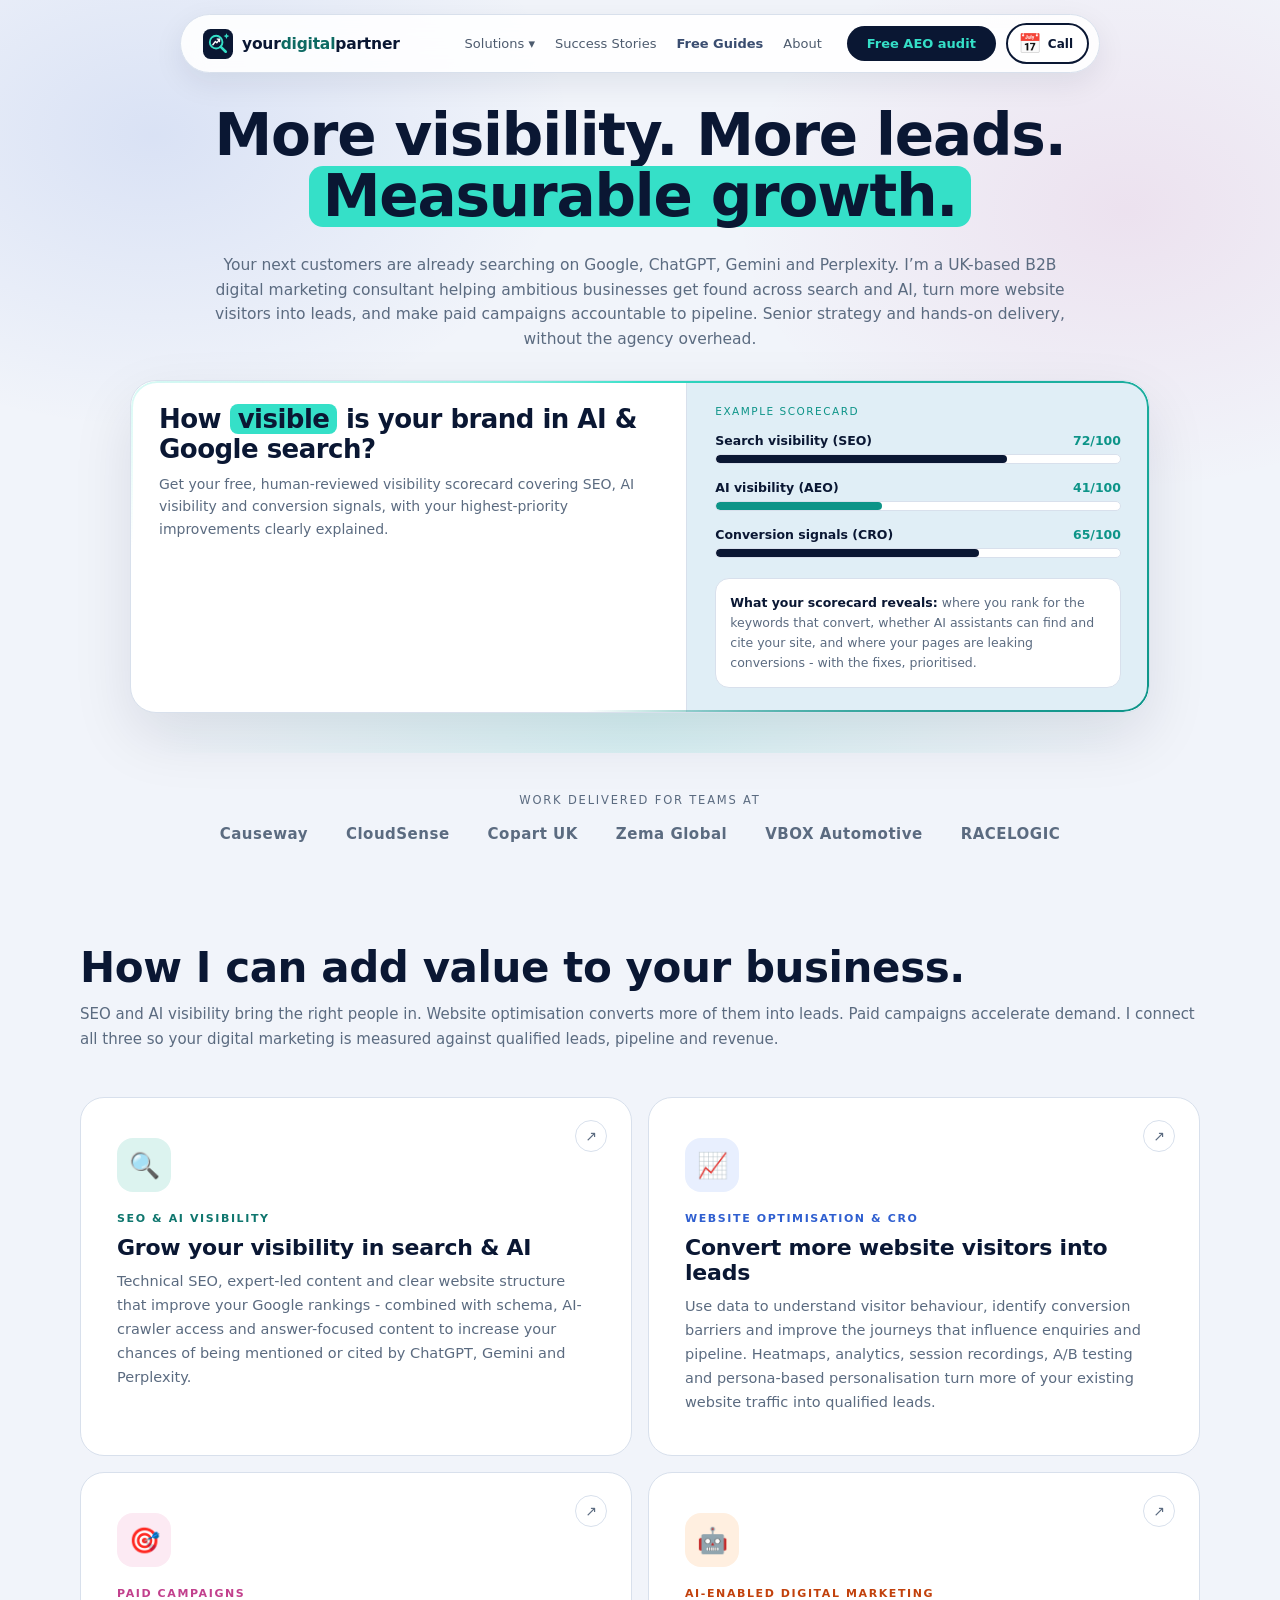
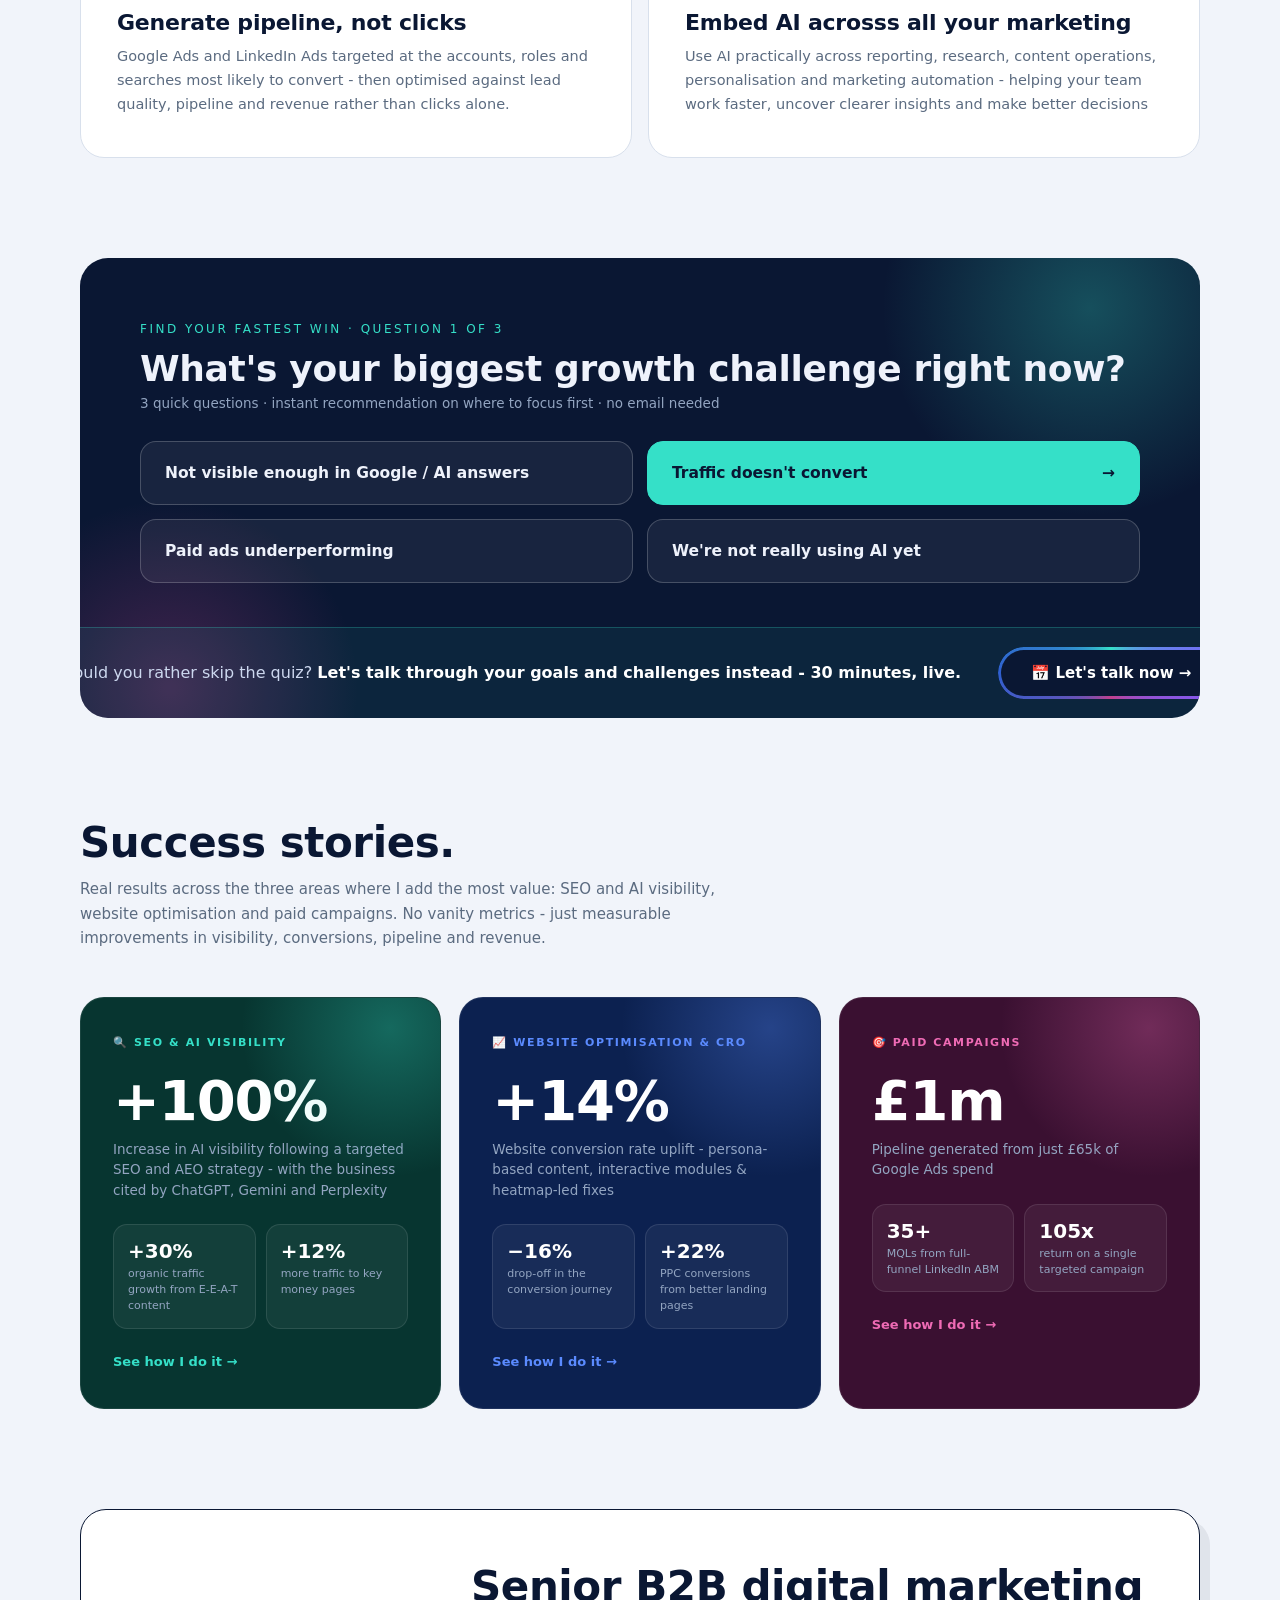
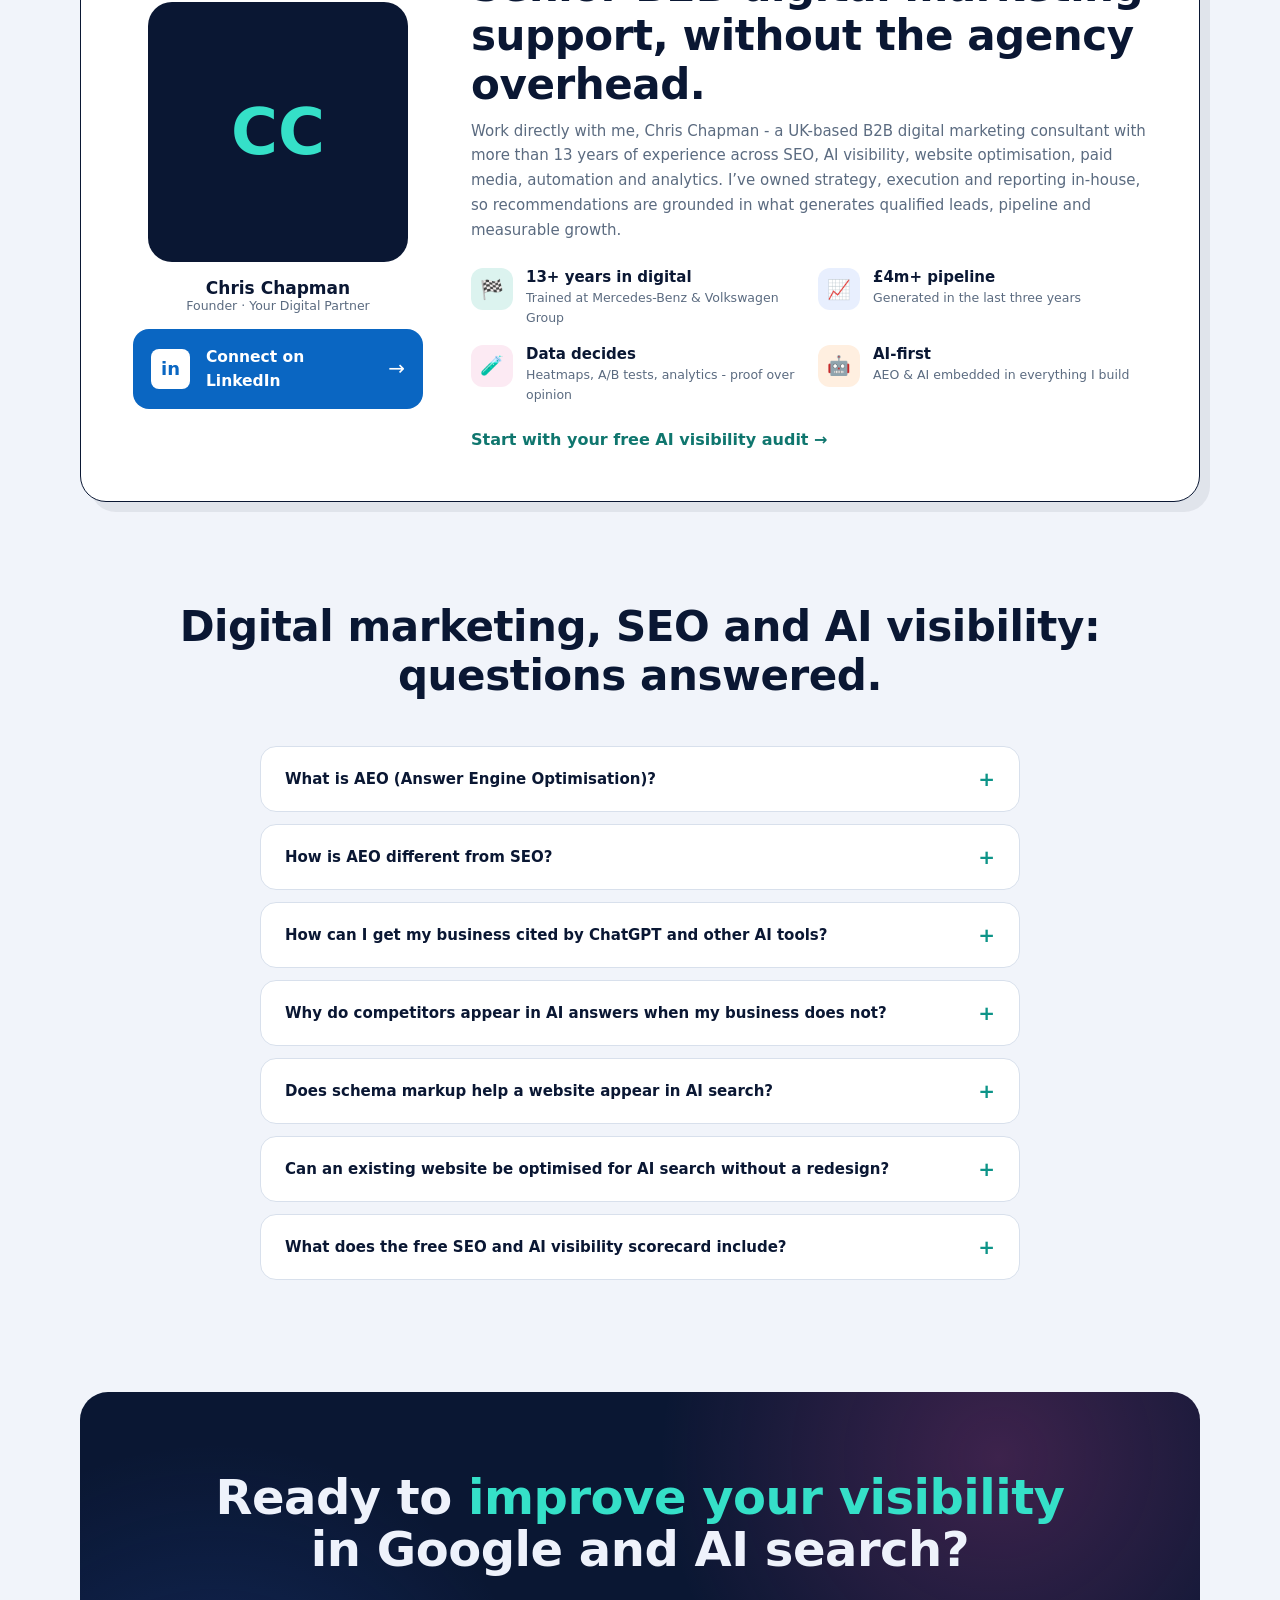
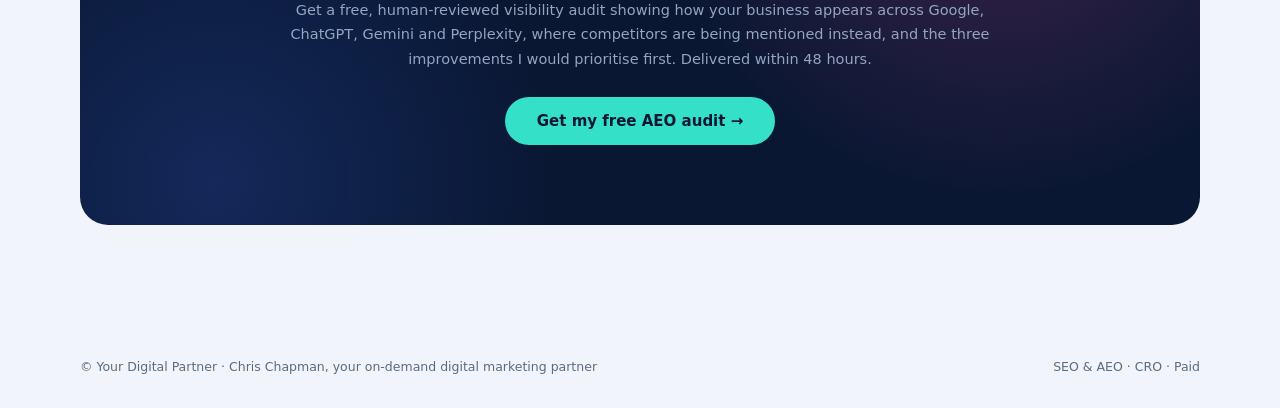
==== commit 071f2dd6: "Revert: restore eager HubSpot meetings embed load on all 9 pages (booker failed to load with lazy-lo" ====
--- a/index.html
+++ b/index.html
@@ -829,8 +829,9 @@
     <div class="meetings-iframe-container" data-src="https://meetings-eu1.hubspot.com/cchapman?embed=true"></div>
   </div>
 </div>
+<script type="text/javascript" src="https://static.hsappstatic.net/MeetingsEmbed/ex/MeetingsEmbedCode.js"></script>
 <script>
-(function(){var m=document.getElementById("hsBookModal");if(!m)return;var loaded=false;function loadMeetings(){if(loaded)return;loaded=true;var s=document.createElement("script");s.type="text/javascript";s.src="https://static.hsappstatic.net/MeetingsEmbed/ex/MeetingsEmbedCode.js";document.body.appendChild(s);}function close(){m.classList.remove("open");document.body.style.overflow="";}document.addEventListener("click",function(e){if(e.target.closest("[data-book]")){e.preventDefault();loadMeetings();m.classList.add("open");document.body.style.overflow="hidden";return;}if(e.target.closest("[data-book-close]")){close();}});document.addEventListener("keydown",function(e){if(e.key==="Escape")close();});})();
+(function(){var m=document.getElementById("hsBookModal");if(!m)return;function close(){m.classList.remove("open");document.body.style.overflow="";}document.addEventListener("click",function(e){if(e.target.closest("[data-book]")){e.preventDefault();m.classList.add("open");document.body.style.overflow="hidden";return;}if(e.target.closest("[data-book-close]")){close();}});document.addEventListener("keydown",function(e){if(e.key==="Escape")close();});})();
 </script>
 </body>
 </html>
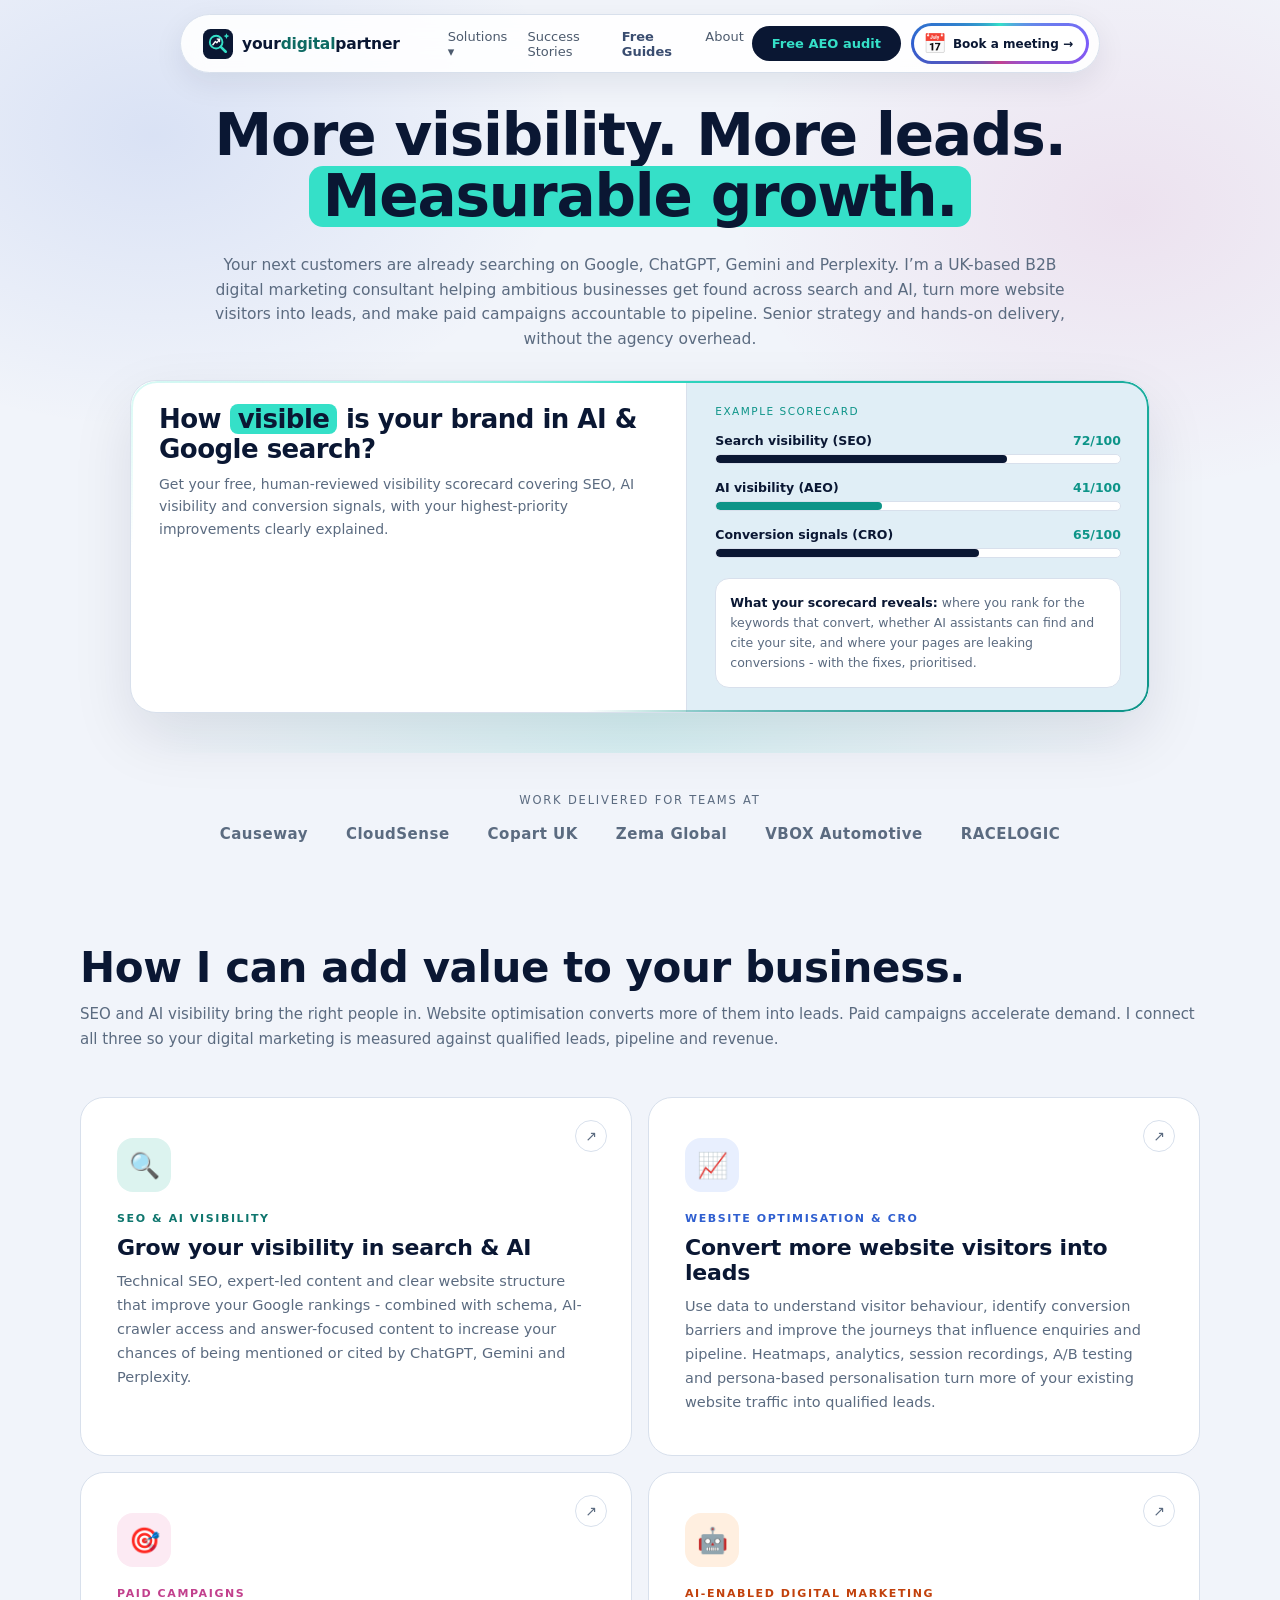
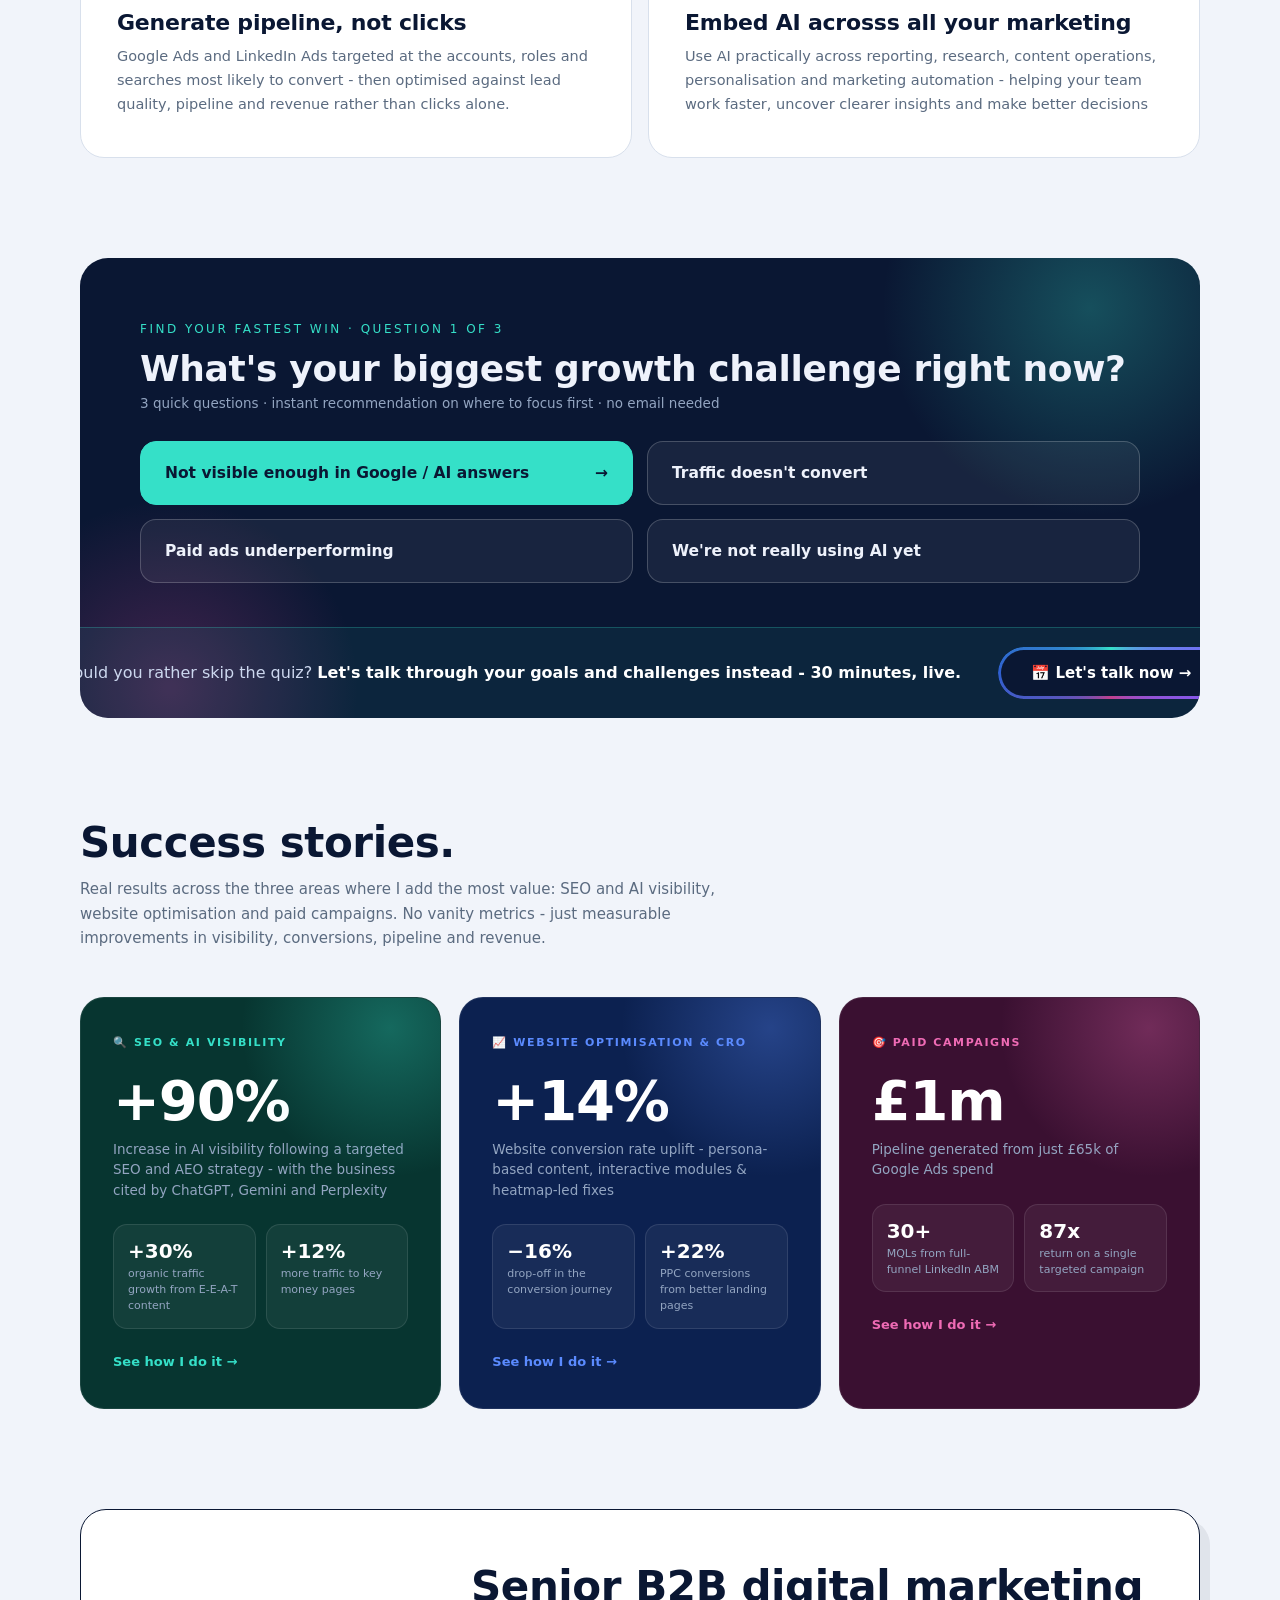
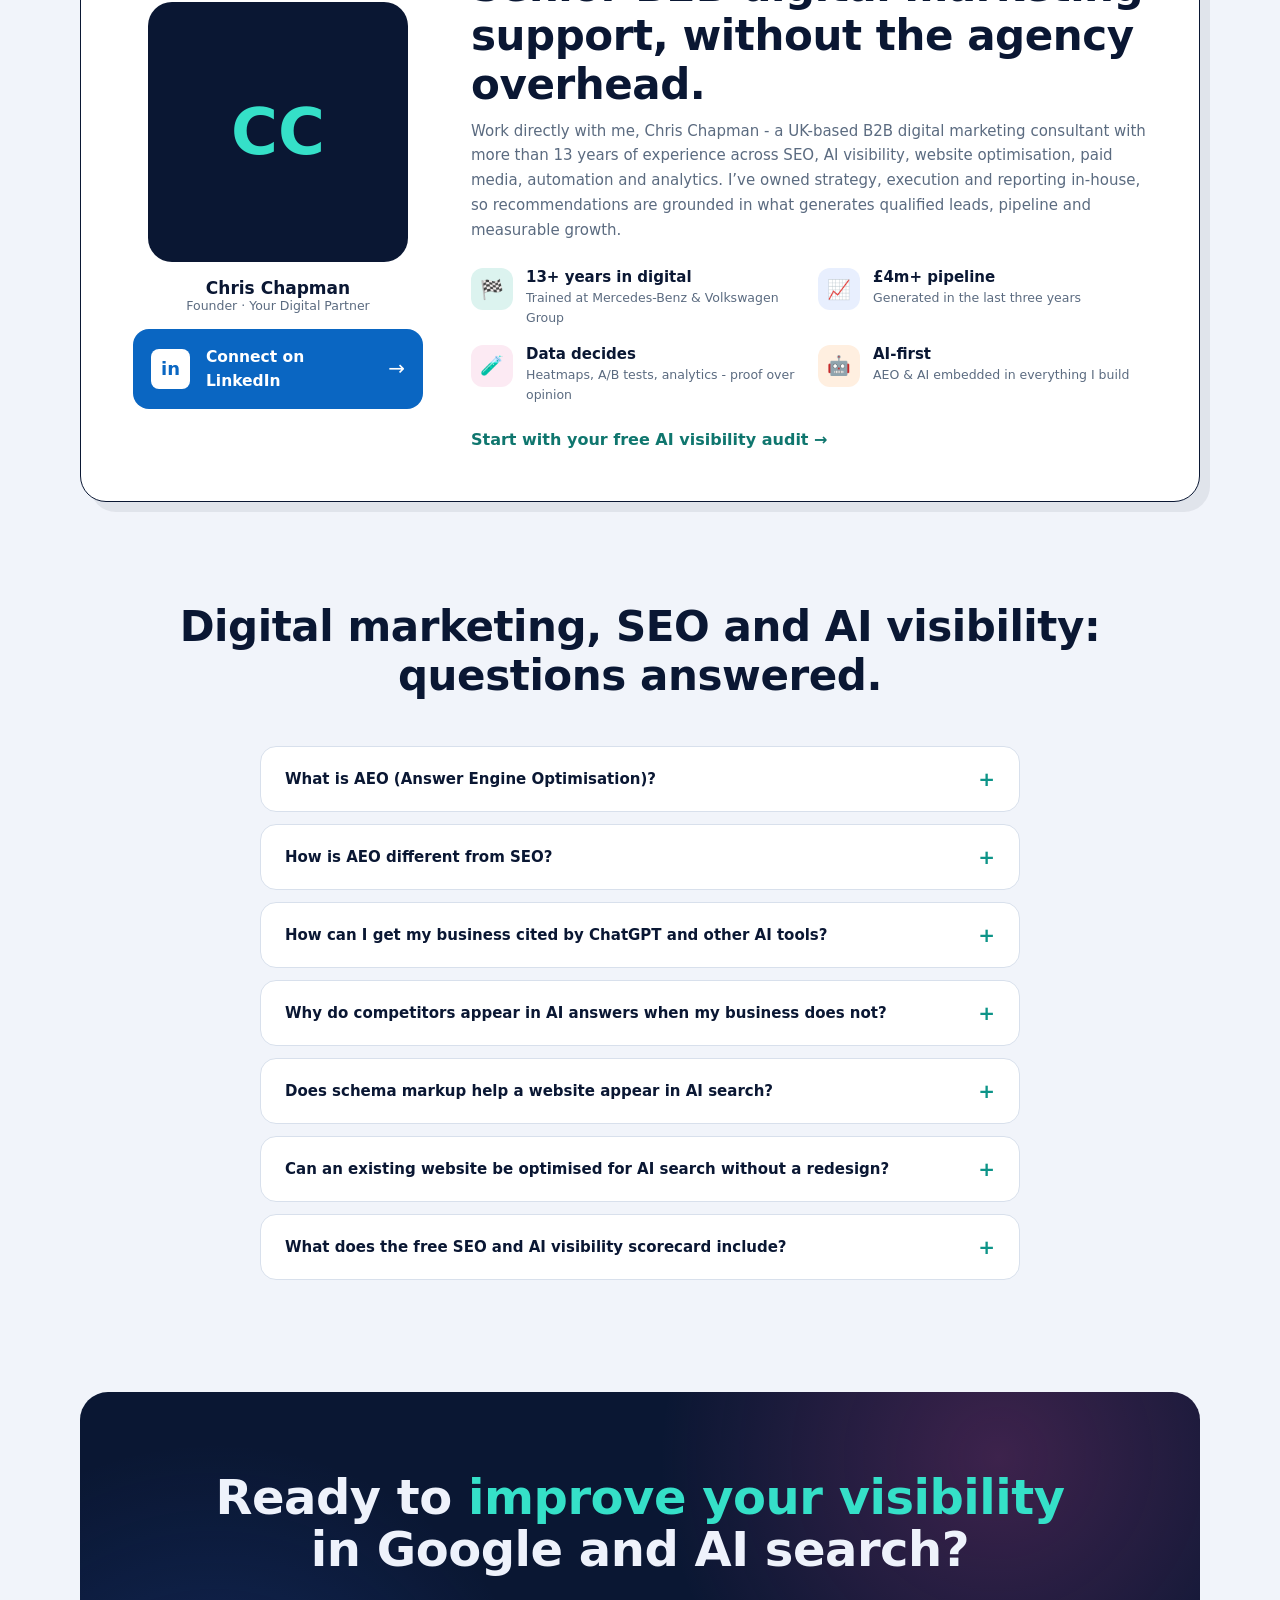
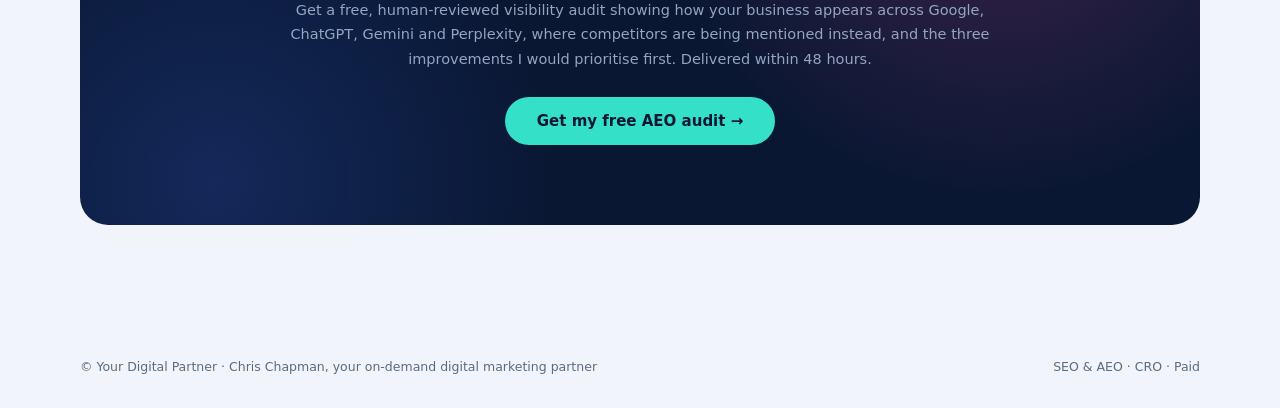
==== commit d0fdbdd2: "Nav: rebrand desktop Call button to gradient Book a meeting CTA; AEO page: real ChatGPT/Gemini/Claud" ====
--- a/index.html
+++ b/index.html
@@ -387,7 +387,9 @@
   nav ul{display:flex;gap:20px;list-style:none;font-size:13px;color:var(--mut)}
   nav ul li{cursor:pointer;position:relative}nav ul li:hover{color:var(--ink)}
   /* Nav book-a-call button: white fill, spinning gradient ring, short label so intent is unambiguous */
-  .nav-book{background:#fff;color:var(--ink);border:2px solid var(--ink);border-radius:99px;padding:7px 14px 7px 10px;font-size:12px;font-weight:700;cursor:pointer;display:inline-flex;align-items:center;gap:6px;white-space:nowrap}
+  @property --nba{syntax:'<angle>';initial-value:0deg;inherits:false}
+  .nav-book{position:relative;background:linear-gradient(#fff,#fff) padding-box,conic-gradient(from var(--nba),#35e0c8,#7b5cfa,#c2408d,#2f5fd0,#35e0c8) border-box;border:3px solid transparent;color:var(--ink);border-radius:99px;padding:6px 13px 6px 9px;font-size:12px;font-weight:700;cursor:pointer;display:inline-flex;align-items:center;gap:6px;white-space:nowrap;animation:navbaspin 3.2s linear infinite}
+  @keyframes navbaspin{to{--nba:360deg}}
   .nav-book .ic{font-size:19px}
   .dd{position:absolute;top:34px;left:-40px;background:#fff;border:1px solid var(--line);border-radius:18px;padding:10px;width:450px;box-shadow:0 24px 60px rgba(8,20,48,.18);opacity:0;visibility:hidden;transform:translateY(6px);transition:all .2s}
   li:hover .dd{opacity:1;visibility:visible;transform:none}
@@ -617,7 +619,7 @@
   </ul>
   <div class="navr">
   <button class="cta" onclick="document.getElementById('scorecard').scrollIntoView()">Free AEO audit</button>
-  <button class="nav-book" type="button" title="Book a 30-minute call" aria-label="Book a 30-minute call" data-book><span class="ic">📅</span>Call</button>
+  <button class="nav-book" type="button" title="Book a 30-minute call" aria-label="Book a 30-minute call" data-book><span class="ic">📅</span>Book a meeting →</button>
   <button class="mobile-menu-toggle" type="button" aria-label="Open menu" onclick="this.closest('nav').classList.toggle('open')">☰</button>
   </div>
 </nav>
